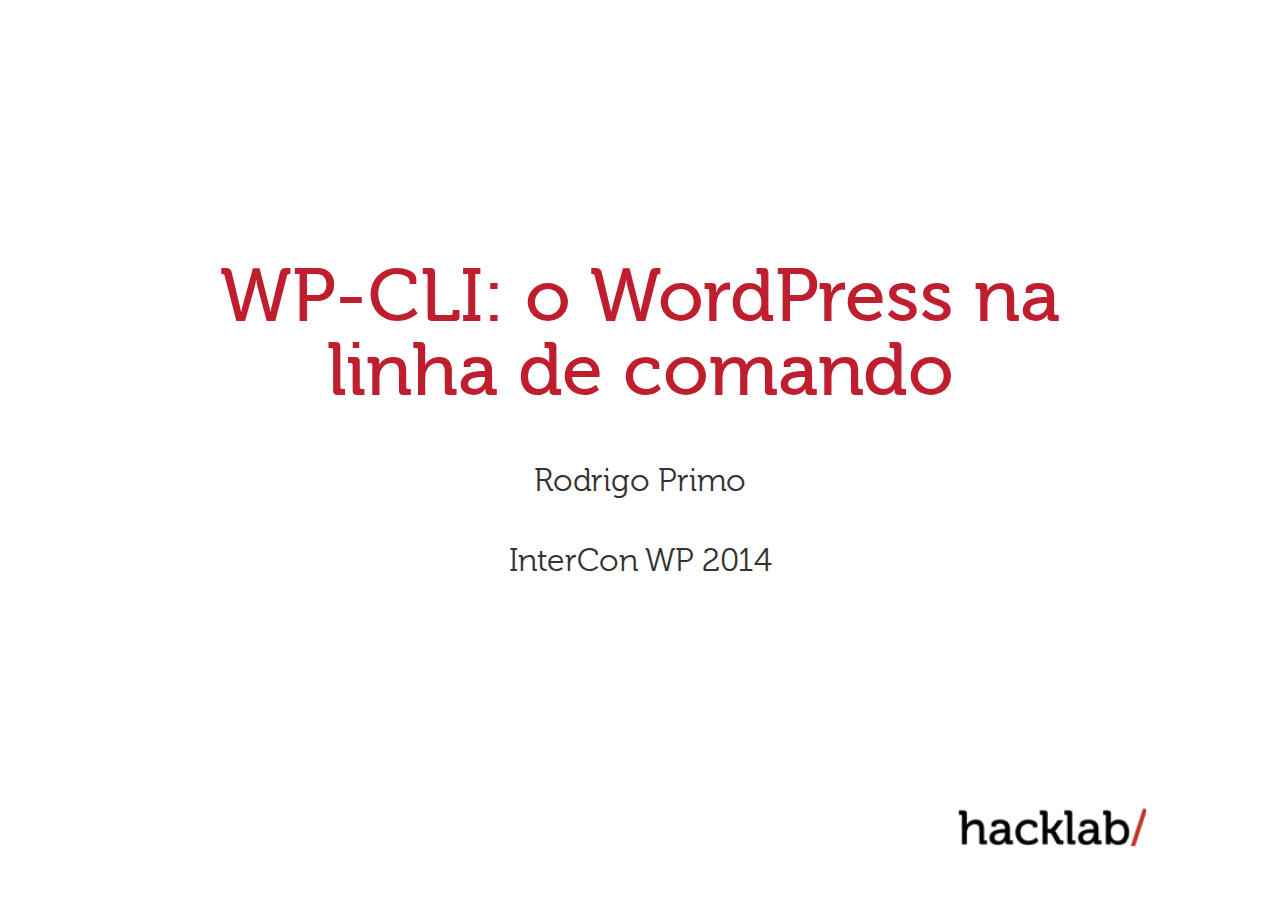
==== index.html @ 54de7437 "primeiro commit a partir do repositório wp-cli-intercon-wp-2014" ====
<!DOCTYPE html>
<!--
  Copyright 2010 Google Inc.

  Licensed under the Apache License, Version 2.0 (the "License");
  you may not use this file except in compliance with the License.
  You may obtain a copy of the License at

     http://www.apache.org/licenses/LICENSE-2.0

  Unless required by applicable law or agreed to in writing, software
  distributed under the License is distributed on an "AS IS" BASIS,
  WITHOUT WARRANTIES OR CONDITIONS OF ANY KIND, either express or implied.
  See the License for the specific language governing permissions and
  limitations under the License.

  Original slides: Marcin Wichary (mwichary@google.com)
  Modifications: Ernest Delgado (ernestd@google.com)
                 Alex Russell (slightlyoff@chromium.org)

  landslide modifications: Adam Zapletal (adamzap@gmail.com)
                           Nicolas Perriault (nperriault@gmail.com)
-->
<html>
<head>
    <meta http-equiv="Content-Type" content="text/html; charset=utf-8" />
    <meta http-equiv="X-UA-Compatible" content="chrome=1">
    <title>WP-CLI: o WordPress na linha de comando</title>
    <!-- Styles -->
    
    <style type="text/css" media="print">
      /*
Letter 612 x 792
A4     498 x 750
*/

/***************************************************************************/
/* The bits that you probably want to override! */
body {
  font-size: 20pt;
  font-family: "Helvetica", "Arial", "Liberation Sans", sans-serif;
  color: black;
  background-color: #fff; /* Colour outside of slide */
}

div.presentation, div.slide {
  background-color: white; /* colour of the slide */
}

div.slide h1, div.slide h2, div.slide h3, div.slide h4, div.slide h5, div.slide h6 {
  color: navy;
  font-weight: normal;
}

div.slide h3, div.slide h4, div.slide h5, div.slide h6 {
  margin-bottom: 6px;
}

div.slide h3 + p, div.slide h4 + p, div.slide h5 + p, div.slide h6 + p {
  margin-top: 6px;
}

pre {
  font-size: 12pt;
  font-family: Monaco, Courier, monospace;
}

li {
  line-height: 1.5em;
  margin-left: 10pt;
  /*padding: 10px 0*/;
}

li ul, li ul li {
  margin-top: 0;
}

table {
  margin-top: 6pt;
  border-collapse: collapse;
  width: 100%;
}
table th {
  text-align: left;
  border-bottom: 1px solid #666;
}
table td, table th {
  padding-left:   10px;
  padding-right:  10px;
  padding-top:    4px;
  padding-bottom: 4px;
}
tr > td:first-child, tr > th:first-child {
  padding-left: 0;
}

/* .notes are displayed when you press '2' */
.notes {
  color: white;
  background: #777;
  opacity:0.90;
}

/* A title slide is a single header */
.slide header:only-child h1 {
  font-weight: bold;
  font-size: 36pt;
}

/* Source and page number */
aside.source, aside.page_number {
  font-size: 14pt;
}

/* Quote and blockquote */
blockquote          { text-indent: -1ex; margin-bottom: 10px;}
blockquote *        { quotes: none; }
blockquote p:before { content: '\201C'; }
blockquote p:after  { content: '\201D'; }
blockquote p        { margin:0; padding:0; }
blockquote q:before { content: '\2018'; }
blockquote q:after  { content: '\2019'; }
.cite { margin:0; text-align:right; margin-right: 40px;}

/***************************************************************************/
/* Specific clases for use with the .fx: macro */

/* smaller and larger */
.smaller section {
  font-size: 18pt;
}

.smaller div h1 {
  font-size: 40pt;
}

.smaller section pre {
  font-size: 10pt;
}

.larger section {
  font-size: 22pt;
}

.larger div h1 {
  font-size: 40pt;
}

.larger section pre {
  font-size: 14pt;
}

/* titleslide: displaying a title(h1) and subtitle(h2) on the same slide */
div.titleslide { text-align: center; }
div.titleslide h1 { padding-top: 50pt; font-size: 60pt; font-weight: bold;}

/* imageslide: covering a whole slide with an image */
div.slides div.imageslide {margin: 0; width: 750pt; height: 460pt; overflow: hidden}
div.imageslide img { 
  position: relative; 
  /*top: -144pt;*/
  /*top: -460pt;*/
  /*left: -10pt; */
  top: -138pt;
  left: -10pt;
  width: 750pt;
  height: 460pt;
  max-width: 750pt !important; 
  max-height: 460pt !important; 
  z-index: 0; 
}

div.imageslide h1 { position: relative; z-index: 3 !important; /*left: 40px; top: -70pt; */}

/* black and white header for use with imageslide */
div.whiteheading h1 {color: #fffffe !important;}
div.blackheading h1 {color: black !important;}

/***************************************************************************/
/* Syntax highlighting is by Pygments - select via config file */
.lineno {color: #aaa; }  /* Line numbers */



/***************************************************************************/
/* The structure - You shouldn't need to change anything from here on down */
body {
  /*padding : 70pt;*/
  margin  : 0;
  overflow: hidden;
}

div.presentation, div.slides {
    transform: scale(1),
    -ms-transform: scale(1),
    -moz-transform: scale(1),
    -webkit-transform: scale(1),
    -o-transform: scale(1),
}

/*div.slides {
  width: 754pt !important;
  height: 502pt !important;
}*/

div.slide {
  display: block !important;
  width: 740pt !important;
  height: 460pt !important;
  border: 2pt solid #ddd;
/*  width      : 100%;
  height     : 100%;*/
  overflow   : hidden;
  page-break-after: always;
}

div.slide div.inner {
  width: 750pt !important;
  height: 460pt !important;
  margin: auto;
  display: table-cell;
  padding: 10pt;
}


/* A title slide is a single header */
.slide header:only-child {
  display: table;
}

.slide header:only-child h1 {
  width: 750pt !important;
  height: 460pt !important;
  text-align    : center;
  display       : table-cell;
  vertical-align: middle;
}

/*.slide header:only-child h1 {
  line-height: 180%;
  text-align: center;
  display: table-cell;
  vertical-align: middle;
  height: 600px;
  width: 800px;
  font-size: 48px;
  margin-top:100px;
  margin-bottom:100px;
}
*/


ol {
  margin-left: 5pt;
}

/* Image alignment options. Note that we align centre by default */
img { display: block; margin: auto; max-width: 600pt; max-height: 340pt;}

section img.align-center, section img.align-centre, section img.center, section img.centre {
  display: block;
  margin-left: auto;
  margin-right: auto;
}

section img.align-right, section img.right {
  display: block;
  margin-left: auto;
  margin-right: 0;
}

section img.align-left, section img.left {
  display: block;
  margin-right: auto;
  margin-left: 0;
}

section img.float-right {
  display: block;
  float: right;
  margin-left: auto;
  margin-right: 0;
}

section img.float-left {
  display: block;
  float: left;
  margin-right: auto;
  margin-left: 0;
}

/* Source and page number */
aside, footer {
  display: block;
  visibility: visible;
}

aside.source {
  display: none;
}

.page_number {
  position: relative; 
  text-align: right;
  display: block !important;
  visibility: visible !important;
  top: -40pt;
  right    : 0px;
  color    : black !important;
  padding  : 5pt !important;  
}


#toc, #help, .slide .notes,
.presenter_notes, #current_presenter_notes, #presenter_note,
 #time {
  display: none;
}


/* Turn of page numbers by uncommenting this */
.page_number {
  display: none !important;
}

/* Custom CSS bits */
.credits {
    float: right; 
    text-align:left;
    padding-top: 150pt !important;
}

.columnlist2 ul {
    vertical-align: top;
    -moz-column-count: 2;
    -moz-column-gap: 20px;
    -webkit-column-count: 2;
    -webkit-column-gap: 20px;
    column-count: 2;
    column-gap: 20px;
}

.columnlist3 ul {
    vertical-align: top;
    -moz-column-count: 3;
    -moz-column-gap: 20px;
    -webkit-column-count: 3;
    -webkit-column-gap: 20px;
    column-count: 3;
    column-gap: 20px;
}

    </style>
    <style type="text/css" media="screen, projection">
      /***************************************************************************/
/* The bits that you probably want to override! */
body {
    font-size: 36px;
    font-family: "Helvetica", "Arial", "Liberation Sans", sans-serif;
    color: black;
    background-color: #333; /* Colour outside of slide */
}

div.presentation, div.slide {
  background-color: white; /* colour of the slide */
}

div.slide h1, div.slide h2, div.slide h3, div.slide h4, div.slide h5, div.slide h6 {
  color: navy;
  font-weight: normal;
}

pre {
  font-size: 26px;
  font-family: Monaco, Courier, monospace;
}

li {
  padding: 10px 0;
}

table {
  margin-top: 10px;
  border-collapse: collapse;
  width: 100%;
}
table th {
  text-align: left;
  border-bottom: 1px solid #666;
}
table td, table th {
  padding-left:   10px;
  padding-right:  10px;
  padding-top:    4px;
  padding-bottom: 4px;
}
tr > td:first-child, tr > th:first-child {
  padding-left: 0;
}

/* .notes are displayed when you press '2' */
.notes {
  color: white;
  background: #777;
  opacity:0.90;
}

/* A title slide is a single header */
.slide header:only-child h1 {
  font-weight: bold;
  font-size: 80px;
}

/* Source and page number */
aside.source, aside.page_number {
  font-size: 20px;
}

/* Quote and blockquote */
blockquote          { text-indent: -1ex; margin-bottom: 10px;}
blockquote *        { quotes: none; }
blockquote p:before { content: '\201C'; }
blockquote p:after  { content: '\201D'; }
blockquote p        { margin:0; padding:0; }
blockquote q:before { content: '\2018'; }
blockquote q:after  { content: '\2019'; }
.cite { margin:0; text-align:right; margin-right: 40px;}

/***************************************************************************/
/* Specific clases for use with the .fx: macro */

/* smaller and larger */
.smaller section {
  font-size: 30px;
}

.smaller div h1 {
  font-size: 72px;
}

.smaller section pre {
  font-size: 24px;
}

.larger section {
  font-size: 42px;
}

.larger div h1 {
  font-size: 72px;
}

.larger section pre {
  font-size: 28px;
}

/* titleslide: displaying a title(h1) and subtitle(h2) on the same slide */
div.titleslide { text-align: center; }
div.titleslide h1 { padding-top: 140px; font-size: 80px; font-weight: bold;}

/* imageslide: covering a whole slide with an image */
div.slides div.imageslide {margin: 0; width: 1024px; height: 768px;}
div.imageslide img { 
  position: absolute; 
  top: 0; left: 0; 
  width: 1024px; 
  max-width: 1024px; max-height: 768px;
  z-index: 0; 
}

div.imageslide h1 { position: absolute; z-index: 3; left: 40px; top: 0; }

/* black and white header for use with imageslide */
div.whiteheading h1 {color: white !important;}
div.blackheading h1 {color: black !important;}

/***************************************************************************/
/* Syntax highlighting is by Pygments - select via config file */
.lineno {color: #aaa; }  /* Line numbers */


/***************************************************************************/
/* Slide transition */
.slide.past {
  opacity: 0;
}

.slide.current {
  opacity: 1;
  -webkit-transition: opacity 0.75s ease;
  -moz-transition: opacity 0.75s ease;
  -o-transition: opacity 0.75s ease;
}

.slide.future {
  opacity: 0;
}

/***************************************************************************/
/* The structure - You shouldn't need to change anything from here on down */
body {
  padding : 0;
  margin  : 0;
  width   : 100%;
  height  : 100%;
  overflow: hidden;
}

div.presentation {
  margin     : 0px auto;
  width      : 1024px;
  height     : 768px;
  position   : absolute;
  top        : 50%;
  left       : 50%;
  margin-left: -512px;
  margin-top : -384px;
}

div.slides {
  width      : 1024px;
  height     : 768px;
}

div.slide {
  display    : none;
  margin-left: 80px; /* Nice big margin */
  margin-top : 40px;
  width      : 864px;
  height     : 688px;
  position   : absolute;
  overflow   : hidden;
}

.slide.past, .slide.current {
  display: block;
}

.slide.future {
  display: none;
}

/* A title slide is a single header */
.slide header:only-child {
  display: table;
}

.slide header:only-child h1 {
  height        : 600px;
  width         : 864px;
  text-align    : center;
  display       : table-cell;
  vertical-align: middle;
}

ol {
  margin-left: 15px;
}

/* Image alignment options. Note that we align centre by default */
img { display: block; margin: auto; max-width: 864px; max-height: 500px;}

section img.align-center, section img.align-centre, section img.center, section img.centre {
  display: block;
  margin-left: auto;
  margin-right: auto;
}

section img.align-right, section img.right {
  display: block;
  margin-left: auto;
  margin-right: 0;
}

section img.align-left, section img.left {
  display: block;
  margin-right: auto;
  margin-left: 0;
}

section img.float-right {
  display: block;
  float: right;
  margin-left: auto;
  margin-right: 0;
}

section img.float-left {
  display: block;
  float: left;
  margin-right: auto;
  margin-left: 0;
}

/* Blank screen */
#blank {
  position: fixed;
  top: 0;
  left: 0;
  background-color: black;
  width: 100%;
  height: 100%;
  z-index: 64;
  display: none;
}
body.presenter_view.blank .slide.current {
   opacity: 0.2;
}

body.presenter_view #blank {
    display: none !important;
}

/* Display notes (keyboard: 2) */
.notes {
  display   : none;
  padding   : 30px;
  color: white;
  position:absolute;
  width     : 710px;
  min-height: 300px;
  left: 51px;
  top: 123px;
  overflow  : hidden;
}

/* Source and page number */
aside {
  display: none;
}
aside.source {
  position: absolute;
  bottom: 6px;
  left: 0px;
}
aside.page_number {
  position: absolute;
  bottom: 6px;
  right: 0px;
}


/* Expose */
body.expose div.slides {
  float           : left;
  position        : relative;
  overflow        : auto;
  margin          : 10px;
  width           : 1024px;
  height          : 768px;
  background-color: #fff !important;
}

body.expose div.slide {
  display                 : block;
  width                   : 864px;
  height                  : 688px;  
  float                   : left;
  position                : relative;
  left                    : auto !important;
  top                     : auto !important;
  margin                  : 0 !important;
  margin-left             : 10px !important;
  margin-top              : 10px !important;
  padding                 : 10px !important;
  -webkit-transition      : none;
  -moz-transition         : none;
  -o-transition           : none;  
  -moz-transform          : scale(.30, .30);
  -moz-transform-origin   : 0 0;
  -webkit-transform       : scale(.30, .30);
  -webkit-transform-origin: 0 0;
  -o-transform            : scale(.30, .30);
  -o-transform-origin     : 0 0;
  cursor                  : pointer;
  border                  : 10px solid #ccc;
  /*background-color        : #eee;*/
}

body.expose div.slide:hover {
  /*background-color: #D7FCFC;*/
  border: 10px solid blue;
}

body.expose .slide-wrapper {
  float   : left;
  position: relative;
  overflow: hidden;
  margin  : .5%;
  width   : 300px;
  height  : 233px;
}

body.expose .slide.far-past,
body.expose .slide.past,
body.expose .slide.future,
body.expose .slide.far-future {
  margin-left: 0;
  opacity: 1;
}

body.expose .slide.current {
  border: 10px solid red;
  -moz-transform: scale(.30, .30);
  -moz-transform-origin: 0 0;
  -webkit-transform: scale(.30, .30);
  -webkit-transform-origin: 0 0;
  -o-transform: scale(.30, .30);
  -o-transform-origin: 0 0;
}

body.expose .slide aside {
  display: block;
}
body.expose .slide aside.source {
  display: none;
}
body.expose .slide aside.page_number {
  display         : block;
  position        : absolute;
  bottom          : 10px;
  right           : 10px;
  font-size       : 40px;
  background-color: #eee;
  color           : black;
  padding         : 10px;
}

body.expose .slide.current aside.page_number {
  background-color: red;
  color: white;
}

body.expose .slide:hover aside.page_number {
  background-color: blue;
  color: white;
}

/* Sidebar for ToC and Help */
.sidebar {
  background-color: #eee;
  color: #000;
  border-right: 5px solid #ddd;
  z-index: 63;
  height: 100%;
  overflow: hidden;
  top: 0;
  position: absolute;
  display: block;
  margin: 0;
  padding: 10px 16px;
  overflow: auto;
  -webkit-transition: margin 0.2s ease-in-out;
  -moz-transition: margin 0.2s ease-in-out;
  -o-transition: margin 0.2s ease-in-out;
  font-size: 14px;
}

.sidebar.hidden {
  margin-left: -500px;
}

.sidebar h2 {
  margin: 0 0 16px;
  padding: 0;
}

.sidebar table {
  width: 100%;
  margin: 0;
  padding: 0;
  border-collapse: collapse;
}

.sidebar table caption {
  display: none;
}

.sidebar tr {
  margin: 2px 0;
  border-bottom: 1px solid #ccc;
}

.sidebar th {
  text-align: left;
  font-weight: normal;
  max-width: 300px;
  overflow: hidden;
}

.sidebar tr.sub th {
  text-indent: 20px;
}

.sidebar td {
  text-align: right;
  min-width: 20px;
}

.sidebar a {
  color: #000;
  display: block;
  text-decoration: none;
  border-bottom: none;
  padding: 4px 0;
}

.sidebar tr.active, .sidebar tr.active:hover, .sidebar tr.active a {
  background: white;
}

.sidebar tr:hover {
  background: #ccc;
}

/* Presenter Mode */
body.presenter_view, body.presenter_view div.presentation {
  background-color: #333 !important;
}
body.presenter_view div.slides {
  margin-left: -40px !important;
  margin-top : -30px !important;
}

body.presenter_view div.slide {
  display: inline;
  position: absolute;
  overflow: hidden;
  -moz-transform: scale(0.55, 0.55);
  -moz-transform-origin: 0 0;
  -webkit-transform: scale(0.55, 0.55);
  -webkit-transform-origin: 0 0;
  -o-transform: scale(0.55, 0.55);
  -o-transform-origin: 0 0;
  opacity: 1;
  width: 864px !important;
  height: 688px !important;
  margin-left: 60px !important;
  margin-top: 90px !important;
}

body.presenter_view .slide.far-past {
  display: none;
}

body.presenter_view .slide.past {
  display: none;
}

body.presenter_view .slide.current {
  display: block;
  border: 8px solid maroon;
  z-index: 2;
}

body.presenter_view .slide.future {
  display: block;
  margin-left: 560px !important;
  z-index: 1;
  opacity: 1;
  margin-top: 90px !important;
  border: 8px solid #aaa;
  -moz-transform: scale(0.55, 0.55);
  -moz-transform-origin: 0 0;
  -webkit-transform: scale(0.55, 0.55);
  -webkit-transform-origin: 0 0;
  -o-transform: scale(0.55, 0.55);
  -o-transform-origin: 0 0;
}

body.presenter_view .slide.far-future {
  display: none;
  margin-left: 525px;
}

body.presenter_view div#current_presenter_notes {
  visibility: visible;
  display: block;
  position: absolute;
  overflow: auto;
  vertical-align: middle;
  left: 0;
  top: 60%;
  height: 38%;
  margin-left: 20px;
  z-index: 2;
  width: 973px;
  border: 4px solid #aaa;
  background-color: #eee;
}

body.presenter_view div#current_presenter_notes section {
    background-color: #eee !important;
}

body.presenter_view .slide aside.page_number {
  display         : block;
  position        : absolute;
  bottom          : 10px;
  right           : 10px;
  font-size       : 70px;
  background-color: #eee;
  color           : black;
  padding         : 10px;
}

body.presenter_view .slide.current aside.page_number {
  background-color: maroon;
  color: white;
}

/* Time display */
#time { display: none; }

body.presenter_view #time {
  display: block;
  color: white;
  float:right;
  width: 200px;
  text-align: right;
  margin-right: 40px;
  margin-top: 20px;
  padding: 0;
  line-height: 0;
  font-size: 55px;
}

body.presenter_view div#current_presenter_notes header {
  border-bottom: 1px solid #ccc;
}
body.presenter_view div#current_presenter_notes header h1 {
  margin: 5px 10px;
}

body.presenter_view div#current_presenter_notes section {
  font-family: "Helvetica", "Arial", "Liberation Sans", sans-serif;
  font-size: 20px;
  color: black;
  display: block;
  overflow: visible;
  position: relative;
  background-color: #fffeff;
  margin: 0;
  padding: 10px;
/*  border: 3px solid blue;*/

}

body.presenter_view div#current_presenter_notes section p {
  margin: 0;
}

body.presenter_view div#current_presenter_notes section li {
  font-size: inherit;
  padding: 0;
}

body.presenter_view div#current_presenter_notes h1 {
  margin-left: 10px;
  font-size: 20px;
  display: block;

}

div#current_presenter_notes {
  display: none;
}

div.slide div.presenter_notes {
  display: none;
}

    </style>
    
    
      
      <style type="text/css" media="screen, projection">
        .highlight .hll { background-color: #49483e }
.highlight  { background: #272822; color: #f8f8f2 }
.highlight .c { color: #75715e } /* Comment */
.highlight .err { color: #960050; background-color: #1e0010 } /* Error */
.highlight .k { color: #66d9ef } /* Keyword */
.highlight .l { color: #ae81ff } /* Literal */
.highlight .n { color: #f8f8f2 } /* Name */
.highlight .o { color: #f92672 } /* Operator */
.highlight .p { color: #f8f8f2 } /* Punctuation */
.highlight .cm { color: #75715e } /* Comment.Multiline */
.highlight .cp { color: #75715e } /* Comment.Preproc */
.highlight .c1 { color: #75715e } /* Comment.Single */
.highlight .cs { color: #75715e } /* Comment.Special */
.highlight .ge { font-style: italic } /* Generic.Emph */
.highlight .gs { font-weight: bold } /* Generic.Strong */
.highlight .kc { color: #66d9ef } /* Keyword.Constant */
.highlight .kd { color: #66d9ef } /* Keyword.Declaration */
.highlight .kn { color: #f92672 } /* Keyword.Namespace */
.highlight .kp { color: #66d9ef } /* Keyword.Pseudo */
.highlight .kr { color: #66d9ef } /* Keyword.Reserved */
.highlight .kt { color: #66d9ef } /* Keyword.Type */
.highlight .ld { color: #e6db74 } /* Literal.Date */
.highlight .m { color: #ae81ff } /* Literal.Number */
.highlight .s { color: #e6db74 } /* Literal.String */
.highlight .na { color: #a6e22e } /* Name.Attribute */
.highlight .nb { color: #f8f8f2 } /* Name.Builtin */
.highlight .nc { color: #a6e22e } /* Name.Class */
.highlight .no { color: #66d9ef } /* Name.Constant */
.highlight .nd { color: #a6e22e } /* Name.Decorator */
.highlight .ni { color: #f8f8f2 } /* Name.Entity */
.highlight .ne { color: #a6e22e } /* Name.Exception */
.highlight .nf { color: #a6e22e } /* Name.Function */
.highlight .nl { color: #f8f8f2 } /* Name.Label */
.highlight .nn { color: #f8f8f2 } /* Name.Namespace */
.highlight .nx { color: #a6e22e } /* Name.Other */
.highlight .py { color: #f8f8f2 } /* Name.Property */
.highlight .nt { color: #f92672 } /* Name.Tag */
.highlight .nv { color: #f8f8f2 } /* Name.Variable */
.highlight .ow { color: #f92672 } /* Operator.Word */
.highlight .w { color: #f8f8f2 } /* Text.Whitespace */
.highlight .mf { color: #ae81ff } /* Literal.Number.Float */
.highlight .mh { color: #ae81ff } /* Literal.Number.Hex */
.highlight .mi { color: #ae81ff } /* Literal.Number.Integer */
.highlight .mo { color: #ae81ff } /* Literal.Number.Oct */
.highlight .sb { color: #e6db74 } /* Literal.String.Backtick */
.highlight .sc { color: #e6db74 } /* Literal.String.Char */
.highlight .sd { color: #e6db74 } /* Literal.String.Doc */
.highlight .s2 { color: #e6db74 } /* Literal.String.Double */
.highlight .se { color: #ae81ff } /* Literal.String.Escape */
.highlight .sh { color: #e6db74 } /* Literal.String.Heredoc */
.highlight .si { color: #e6db74 } /* Literal.String.Interpol */
.highlight .sx { color: #e6db74 } /* Literal.String.Other */
.highlight .sr { color: #e6db74 } /* Literal.String.Regex */
.highlight .s1 { color: #e6db74 } /* Literal.String.Single */
.highlight .ss { color: #e6db74 } /* Literal.String.Symbol */
.highlight .bp { color: #f8f8f2 } /* Name.Builtin.Pseudo */
.highlight .vc { color: #f8f8f2 } /* Name.Variable.Class */
.highlight .vg { color: #f8f8f2 } /* Name.Variable.Global */
.highlight .vi { color: #f8f8f2 } /* Name.Variable.Instance */
.highlight .il { color: #ae81ff } /* Literal.Number.Integer.Long */

      </style>
      
    
      
      <style type="text/css" media="screen, projection">
        body {
    background-color: #FFF;
}

@font-face {
    font-family: 'Museo';
    src: url('fonts/Museo300-Regular-webfont.eot');
    src: url('fonts/Museo300-Regular-webfont.eot?#iefix') format('embedded-opentype'),
         url('fonts/Museo300-Regular-webfont.woff') format('woff'),
         url('fonts/Museo300-Regular-webfont.ttf') format('truetype'),
         url('fonts/Museo300-Regular-webfont.svg#Museo300Regular') format('svg');
    font-weight: normal;
    font-style: normal;
}

@font-face {
    font-family: 'Museo';
    src: url('fonts/Museo500-Regular-webfont.eot');
    src: url('fonts/Museo500-Regular-webfont.eot?#iefix') format('embedded-opentype'),
         url('fonts/Museo500-Regular-webfont.woff') format('woff'),
         url('fonts/Museo500-Regular-webfont.ttf') format('truetype'),
         url('fonts/Museo500-Regular-webfont.svg#Museo500Regular') format('svg');
    font-weight: bold;
    font-style: normal;
}

div.slide h1, div.slide h2, div.slide h3, div.slide h4, div.slide h5, div.slide h6 {
    color: rgb(190, 30, 45);
    font-family: "Museo";
    font-weight: normal;
    line-height: 1;
}

div.slide h1 {
    font-size: 63px;
}

div.titleslide h1 {
    font-weight: bold;
}

div.slide h2 {
    font-size: 54px;
}

div.slide h3 {
    font-size: 45px;
}

div.slide h4 {
    font-size: 36px;
}

div.slide h5 {
    font-size: 36px;
}

div.slide h6 {
    font-size: 36px;
}

div.slide {
    color: #333;
    font-family: "Museo";
    font-size: 27px;
    line-height: 1.5;
}

div.lastslide { text-align: center; }
div.lastslide h1 { padding-top: 60px; padding-bottom: 60px; font-size: 63px; font-weight: bold;}

aside.logo {
    bottom: 6px;
    position: absolute;
    right: 0px;
    display: block;
}

pre {
    font-size: 22px;
    padding: 0 10px;
}

      </style>
      
    
    <!-- /Styles -->
    <!-- Javascripts -->
    
    <script>
      /*! jQuery v1.7.2 jquery.com | jquery.org/license */
(function(a,b){function cy(a){return f.isWindow(a)?a:a.nodeType===9?a.defaultView||a.parentWindow:!1}function cu(a){if(!cj[a]){var b=c.body,d=f("<"+a+">").appendTo(b),e=d.css("display");d.remove();if(e==="none"||e===""){ck||(ck=c.createElement("iframe"),ck.frameBorder=ck.width=ck.height=0),b.appendChild(ck);if(!cl||!ck.createElement)cl=(ck.contentWindow||ck.contentDocument).document,cl.write((f.support.boxModel?"<!doctype html>":"")+"<html><body>"),cl.close();d=cl.createElement(a),cl.body.appendChild(d),e=f.css(d,"display"),b.removeChild(ck)}cj[a]=e}return cj[a]}function ct(a,b){var c={};f.each(cp.concat.apply([],cp.slice(0,b)),function(){c[this]=a});return c}function cs(){cq=b}function cr(){setTimeout(cs,0);return cq=f.now()}function ci(){try{return new a.ActiveXObject("Microsoft.XMLHTTP")}catch(b){}}function ch(){try{return new a.XMLHttpRequest}catch(b){}}function cb(a,c){a.dataFilter&&(c=a.dataFilter(c,a.dataType));var d=a.dataTypes,e={},g,h,i=d.length,j,k=d[0],l,m,n,o,p;for(g=1;g<i;g++){if(g===1)for(h in a.converters)typeof h=="string"&&(e[h.toLowerCase()]=a.converters[h]);l=k,k=d[g];if(k==="*")k=l;else if(l!=="*"&&l!==k){m=l+" "+k,n=e[m]||e["* "+k];if(!n){p=b;for(o in e){j=o.split(" ");if(j[0]===l||j[0]==="*"){p=e[j[1]+" "+k];if(p){o=e[o],o===!0?n=p:p===!0&&(n=o);break}}}}!n&&!p&&f.error("No conversion from "+m.replace(" "," to ")),n!==!0&&(c=n?n(c):p(o(c)))}}return c}function ca(a,c,d){var e=a.contents,f=a.dataTypes,g=a.responseFields,h,i,j,k;for(i in g)i in d&&(c[g[i]]=d[i]);while(f[0]==="*")f.shift(),h===b&&(h=a.mimeType||c.getResponseHeader("content-type"));if(h)for(i in e)if(e[i]&&e[i].test(h)){f.unshift(i);break}if(f[0]in d)j=f[0];else{for(i in d){if(!f[0]||a.converters[i+" "+f[0]]){j=i;break}k||(k=i)}j=j||k}if(j){j!==f[0]&&f.unshift(j);return d[j]}}function b_(a,b,c,d){if(f.isArray(b))f.each(b,function(b,e){c||bD.test(a)?d(a,e):b_(a+"["+(typeof e=="object"?b:"")+"]",e,c,d)});else if(!c&&f.type(b)==="object")for(var e in b)b_(a+"["+e+"]",b[e],c,d);else d(a,b)}function b$(a,c){var d,e,g=f.ajaxSettings.flatOptions||{};for(d in c)c[d]!==b&&((g[d]?a:e||(e={}))[d]=c[d]);e&&f.extend(!0,a,e)}function bZ(a,c,d,e,f,g){f=f||c.dataTypes[0],g=g||{},g[f]=!0;var h=a[f],i=0,j=h?h.length:0,k=a===bS,l;for(;i<j&&(k||!l);i++)l=h[i](c,d,e),typeof l=="string"&&(!k||g[l]?l=b:(c.dataTypes.unshift(l),l=bZ(a,c,d,e,l,g)));(k||!l)&&!g["*"]&&(l=bZ(a,c,d,e,"*",g));return l}function bY(a){return function(b,c){typeof b!="string"&&(c=b,b="*");if(f.isFunction(c)){var d=b.toLowerCase().split(bO),e=0,g=d.length,h,i,j;for(;e<g;e++)h=d[e],j=/^\+/.test(h),j&&(h=h.substr(1)||"*"),i=a[h]=a[h]||[],i[j?"unshift":"push"](c)}}}function bB(a,b,c){var d=b==="width"?a.offsetWidth:a.offsetHeight,e=b==="width"?1:0,g=4;if(d>0){if(c!=="border")for(;e<g;e+=2)c||(d-=parseFloat(f.css(a,"padding"+bx[e]))||0),c==="margin"?d+=parseFloat(f.css(a,c+bx[e]))||0:d-=parseFloat(f.css(a,"border"+bx[e]+"Width"))||0;return d+"px"}d=by(a,b);if(d<0||d==null)d=a.style[b];if(bt.test(d))return d;d=parseFloat(d)||0;if(c)for(;e<g;e+=2)d+=parseFloat(f.css(a,"padding"+bx[e]))||0,c!=="padding"&&(d+=parseFloat(f.css(a,"border"+bx[e]+"Width"))||0),c==="margin"&&(d+=parseFloat(f.css(a,c+bx[e]))||0);return d+"px"}function bo(a){var b=c.createElement("div");bh.appendChild(b),b.innerHTML=a.outerHTML;return b.firstChild}function bn(a){var b=(a.nodeName||"").toLowerCase();b==="input"?bm(a):b!=="script"&&typeof a.getElementsByTagName!="undefined"&&f.grep(a.getElementsByTagName("input"),bm)}function bm(a){if(a.type==="checkbox"||a.type==="radio")a.defaultChecked=a.checked}function bl(a){return typeof a.getElementsByTagName!="undefined"?a.getElementsByTagName("*"):typeof a.querySelectorAll!="undefined"?a.querySelectorAll("*"):[]}function bk(a,b){var c;b.nodeType===1&&(b.clearAttributes&&b.clearAttributes(),b.mergeAttributes&&b.mergeAttributes(a),c=b.nodeName.toLowerCase(),c==="object"?b.outerHTML=a.outerHTML:c!=="input"||a.type!=="checkbox"&&a.type!=="radio"?c==="option"?b.selected=a.defaultSelected:c==="input"||c==="textarea"?b.defaultValue=a.defaultValue:c==="script"&&b.text!==a.text&&(b.text=a.text):(a.checked&&(b.defaultChecked=b.checked=a.checked),b.value!==a.value&&(b.value=a.value)),b.removeAttribute(f.expando),b.removeAttribute("_submit_attached"),b.removeAttribute("_change_attached"))}function bj(a,b){if(b.nodeType===1&&!!f.hasData(a)){var c,d,e,g=f._data(a),h=f._data(b,g),i=g.events;if(i){delete h.handle,h.events={};for(c in i)for(d=0,e=i[c].length;d<e;d++)f.event.add(b,c,i[c][d])}h.data&&(h.data=f.extend({},h.data))}}function bi(a,b){return f.nodeName(a,"table")?a.getElementsByTagName("tbody")[0]||a.appendChild(a.ownerDocument.createElement("tbody")):a}function U(a){var b=V.split("|"),c=a.createDocumentFragment();if(c.createElement)while(b.length)c.createElement(b.pop());return c}function T(a,b,c){b=b||0;if(f.isFunction(b))return f.grep(a,function(a,d){var e=!!b.call(a,d,a);return e===c});if(b.nodeType)return f.grep(a,function(a,d){return a===b===c});if(typeof b=="string"){var d=f.grep(a,function(a){return a.nodeType===1});if(O.test(b))return f.filter(b,d,!c);b=f.filter(b,d)}return f.grep(a,function(a,d){return f.inArray(a,b)>=0===c})}function S(a){return!a||!a.parentNode||a.parentNode.nodeType===11}function K(){return!0}function J(){return!1}function n(a,b,c){var d=b+"defer",e=b+"queue",g=b+"mark",h=f._data(a,d);h&&(c==="queue"||!f._data(a,e))&&(c==="mark"||!f._data(a,g))&&setTimeout(function(){!f._data(a,e)&&!f._data(a,g)&&(f.removeData(a,d,!0),h.fire())},0)}function m(a){for(var b in a){if(b==="data"&&f.isEmptyObject(a[b]))continue;if(b!=="toJSON")return!1}return!0}function l(a,c,d){if(d===b&&a.nodeType===1){var e="data-"+c.replace(k,"-$1").toLowerCase();d=a.getAttribute(e);if(typeof d=="string"){try{d=d==="true"?!0:d==="false"?!1:d==="null"?null:f.isNumeric(d)?+d:j.test(d)?f.parseJSON(d):d}catch(g){}f.data(a,c,d)}else d=b}return d}function h(a){var b=g[a]={},c,d;a=a.split(/\s+/);for(c=0,d=a.length;c<d;c++)b[a[c]]=!0;return b}var c=a.document,d=a.navigator,e=a.location,f=function(){function J(){if(!e.isReady){try{c.documentElement.doScroll("left")}catch(a){setTimeout(J,1);return}e.ready()}}var e=function(a,b){return new e.fn.init(a,b,h)},f=a.jQuery,g=a.$,h,i=/^(?:[^#<]*(<[\w\W]+>)[^>]*$|#([\w\-]*)$)/,j=/\S/,k=/^\s+/,l=/\s+$/,m=/^<(\w+)\s*\/?>(?:<\/\1>)?$/,n=/^[\],:{}\s]*$/,o=/\\(?:["\\\/bfnrt]|u[0-9a-fA-F]{4})/g,p=/"[^"\\\n\r]*"|true|false|null|-?\d+(?:\.\d*)?(?:[eE][+\-]?\d+)?/g,q=/(?:^|:|,)(?:\s*\[)+/g,r=/(webkit)[ \/]([\w.]+)/,s=/(opera)(?:.*version)?[ \/]([\w.]+)/,t=/(msie) ([\w.]+)/,u=/(mozilla)(?:.*? rv:([\w.]+))?/,v=/-([a-z]|[0-9])/ig,w=/^-ms-/,x=function(a,b){return(b+"").toUpperCase()},y=d.userAgent,z,A,B,C=Object.prototype.toString,D=Object.prototype.hasOwnProperty,E=Array.prototype.push,F=Array.prototype.slice,G=String.prototype.trim,H=Array.prototype.indexOf,I={};e.fn=e.prototype={constructor:e,init:function(a,d,f){var g,h,j,k;if(!a)return this;if(a.nodeType){this.context=this[0]=a,this.length=1;return this}if(a==="body"&&!d&&c.body){this.context=c,this[0]=c.body,this.selector=a,this.length=1;return this}if(typeof a=="string"){a.charAt(0)!=="<"||a.charAt(a.length-1)!==">"||a.length<3?g=i.exec(a):g=[null,a,null];if(g&&(g[1]||!d)){if(g[1]){d=d instanceof e?d[0]:d,k=d?d.ownerDocument||d:c,j=m.exec(a),j?e.isPlainObject(d)?(a=[c.createElement(j[1])],e.fn.attr.call(a,d,!0)):a=[k.createElement(j[1])]:(j=e.buildFragment([g[1]],[k]),a=(j.cacheable?e.clone(j.fragment):j.fragment).childNodes);return e.merge(this,a)}h=c.getElementById(g[2]);if(h&&h.parentNode){if(h.id!==g[2])return f.find(a);this.length=1,this[0]=h}this.context=c,this.selector=a;return this}return!d||d.jquery?(d||f).find(a):this.constructor(d).find(a)}if(e.isFunction(a))return f.ready(a);a.selector!==b&&(this.selector=a.selector,this.context=a.context);return e.makeArray(a,this)},selector:"",jquery:"1.7.2",length:0,size:function(){return this.length},toArray:function(){return F.call(this,0)},get:function(a){return a==null?this.toArray():a<0?this[this.length+a]:this[a]},pushStack:function(a,b,c){var d=this.constructor();e.isArray(a)?E.apply(d,a):e.merge(d,a),d.prevObject=this,d.context=this.context,b==="find"?d.selector=this.selector+(this.selector?" ":"")+c:b&&(d.selector=this.selector+"."+b+"("+c+")");return d},each:function(a,b){return e.each(this,a,b)},ready:function(a){e.bindReady(),A.add(a);return this},eq:function(a){a=+a;return a===-1?this.slice(a):this.slice(a,a+1)},first:function(){return this.eq(0)},last:function(){return this.eq(-1)},slice:function(){return this.pushStack(F.apply(this,arguments),"slice",F.call(arguments).join(","))},map:function(a){return this.pushStack(e.map(this,function(b,c){return a.call(b,c,b)}))},end:function(){return this.prevObject||this.constructor(null)},push:E,sort:[].sort,splice:[].splice},e.fn.init.prototype=e.fn,e.extend=e.fn.extend=function(){var a,c,d,f,g,h,i=arguments[0]||{},j=1,k=arguments.length,l=!1;typeof i=="boolean"&&(l=i,i=arguments[1]||{},j=2),typeof i!="object"&&!e.isFunction(i)&&(i={}),k===j&&(i=this,--j);for(;j<k;j++)if((a=arguments[j])!=null)for(c in a){d=i[c],f=a[c];if(i===f)continue;l&&f&&(e.isPlainObject(f)||(g=e.isArray(f)))?(g?(g=!1,h=d&&e.isArray(d)?d:[]):h=d&&e.isPlainObject(d)?d:{},i[c]=e.extend(l,h,f)):f!==b&&(i[c]=f)}return i},e.extend({noConflict:function(b){a.$===e&&(a.$=g),b&&a.jQuery===e&&(a.jQuery=f);return e},isReady:!1,readyWait:1,holdReady:function(a){a?e.readyWait++:e.ready(!0)},ready:function(a){if(a===!0&&!--e.readyWait||a!==!0&&!e.isReady){if(!c.body)return setTimeout(e.ready,1);e.isReady=!0;if(a!==!0&&--e.readyWait>0)return;A.fireWith(c,[e]),e.fn.trigger&&e(c).trigger("ready").off("ready")}},bindReady:function(){if(!A){A=e.Callbacks("once memory");if(c.readyState==="complete")return setTimeout(e.ready,1);if(c.addEventListener)c.addEventListener("DOMContentLoaded",B,!1),a.addEventListener("load",e.ready,!1);else if(c.attachEvent){c.attachEvent("onreadystatechange",B),a.attachEvent("onload",e.ready);var b=!1;try{b=a.frameElement==null}catch(d){}c.documentElement.doScroll&&b&&J()}}},isFunction:function(a){return e.type(a)==="function"},isArray:Array.isArray||function(a){return e.type(a)==="array"},isWindow:function(a){return a!=null&&a==a.window},isNumeric:function(a){return!isNaN(parseFloat(a))&&isFinite(a)},type:function(a){return a==null?String(a):I[C.call(a)]||"object"},isPlainObject:function(a){if(!a||e.type(a)!=="object"||a.nodeType||e.isWindow(a))return!1;try{if(a.constructor&&!D.call(a,"constructor")&&!D.call(a.constructor.prototype,"isPrototypeOf"))return!1}catch(c){return!1}var d;for(d in a);return d===b||D.call(a,d)},isEmptyObject:function(a){for(var b in a)return!1;return!0},error:function(a){throw new Error(a)},parseJSON:function(b){if(typeof b!="string"||!b)return null;b=e.trim(b);if(a.JSON&&a.JSON.parse)return a.JSON.parse(b);if(n.test(b.replace(o,"@").replace(p,"]").replace(q,"")))return(new Function("return "+b))();e.error("Invalid JSON: "+b)},parseXML:function(c){if(typeof c!="string"||!c)return null;var d,f;try{a.DOMParser?(f=new DOMParser,d=f.parseFromString(c,"text/xml")):(d=new ActiveXObject("Microsoft.XMLDOM"),d.async="false",d.loadXML(c))}catch(g){d=b}(!d||!d.documentElement||d.getElementsByTagName("parsererror").length)&&e.error("Invalid XML: "+c);return d},noop:function(){},globalEval:function(b){b&&j.test(b)&&(a.execScript||function(b){a.eval.call(a,b)})(b)},camelCase:function(a){return a.replace(w,"ms-").replace(v,x)},nodeName:function(a,b){return a.nodeName&&a.nodeName.toUpperCase()===b.toUpperCase()},each:function(a,c,d){var f,g=0,h=a.length,i=h===b||e.isFunction(a);if(d){if(i){for(f in a)if(c.apply(a[f],d)===!1)break}else for(;g<h;)if(c.apply(a[g++],d)===!1)break}else if(i){for(f in a)if(c.call(a[f],f,a[f])===!1)break}else for(;g<h;)if(c.call(a[g],g,a[g++])===!1)break;return a},trim:G?function(a){return a==null?"":G.call(a)}:function(a){return a==null?"":(a+"").replace(k,"").replace(l,"")},makeArray:function(a,b){var c=b||[];if(a!=null){var d=e.type(a);a.length==null||d==="string"||d==="function"||d==="regexp"||e.isWindow(a)?E.call(c,a):e.merge(c,a)}return c},inArray:function(a,b,c){var d;if(b){if(H)return H.call(b,a,c);d=b.length,c=c?c<0?Math.max(0,d+c):c:0;for(;c<d;c++)if(c in b&&b[c]===a)return c}return-1},merge:function(a,c){var d=a.length,e=0;if(typeof c.length=="number")for(var f=c.length;e<f;e++)a[d++]=c[e];else while(c[e]!==b)a[d++]=c[e++];a.length=d;return a},grep:function(a,b,c){var d=[],e;c=!!c;for(var f=0,g=a.length;f<g;f++)e=!!b(a[f],f),c!==e&&d.push(a[f]);return d},map:function(a,c,d){var f,g,h=[],i=0,j=a.length,k=a instanceof e||j!==b&&typeof j=="number"&&(j>0&&a[0]&&a[j-1]||j===0||e.isArray(a));if(k)for(;i<j;i++)f=c(a[i],i,d),f!=null&&(h[h.length]=f);else for(g in a)f=c(a[g],g,d),f!=null&&(h[h.length]=f);return h.concat.apply([],h)},guid:1,proxy:function(a,c){if(typeof c=="string"){var d=a[c];c=a,a=d}if(!e.isFunction(a))return b;var f=F.call(arguments,2),g=function(){return a.apply(c,f.concat(F.call(arguments)))};g.guid=a.guid=a.guid||g.guid||e.guid++;return g},access:function(a,c,d,f,g,h,i){var j,k=d==null,l=0,m=a.length;if(d&&typeof d=="object"){for(l in d)e.access(a,c,l,d[l],1,h,f);g=1}else if(f!==b){j=i===b&&e.isFunction(f),k&&(j?(j=c,c=function(a,b,c){return j.call(e(a),c)}):(c.call(a,f),c=null));if(c)for(;l<m;l++)c(a[l],d,j?f.call(a[l],l,c(a[l],d)):f,i);g=1}return g?a:k?c.call(a):m?c(a[0],d):h},now:function(){return(new Date).getTime()},uaMatch:function(a){a=a.toLowerCase();var b=r.exec(a)||s.exec(a)||t.exec(a)||a.indexOf("compatible")<0&&u.exec(a)||[];return{browser:b[1]||"",version:b[2]||"0"}},sub:function(){function a(b,c){return new a.fn.init(b,c)}e.extend(!0,a,this),a.superclass=this,a.fn=a.prototype=this(),a.fn.constructor=a,a.sub=this.sub,a.fn.init=function(d,f){f&&f instanceof e&&!(f instanceof a)&&(f=a(f));return e.fn.init.call(this,d,f,b)},a.fn.init.prototype=a.fn;var b=a(c);return a},browser:{}}),e.each("Boolean Number String Function Array Date RegExp Object".split(" "),function(a,b){I["[object "+b+"]"]=b.toLowerCase()}),z=e.uaMatch(y),z.browser&&(e.browser[z.browser]=!0,e.browser.version=z.version),e.browser.webkit&&(e.browser.safari=!0),j.test(" ")&&(k=/^[\s\xA0]+/,l=/[\s\xA0]+$/),h=e(c),c.addEventListener?B=function(){c.removeEventListener("DOMContentLoaded",B,!1),e.ready()}:c.attachEvent&&(B=function(){c.readyState==="complete"&&(c.detachEvent("onreadystatechange",B),e.ready())});return e}(),g={};f.Callbacks=function(a){a=a?g[a]||h(a):{};var c=[],d=[],e,i,j,k,l,m,n=function(b){var d,e,g,h,i;for(d=0,e=b.length;d<e;d++)g=b[d],h=f.type(g),h==="array"?n(g):h==="function"&&(!a.unique||!p.has(g))&&c.push(g)},o=function(b,f){f=f||[],e=!a.memory||[b,f],i=!0,j=!0,m=k||0,k=0,l=c.length;for(;c&&m<l;m++)if(c[m].apply(b,f)===!1&&a.stopOnFalse){e=!0;break}j=!1,c&&(a.once?e===!0?p.disable():c=[]:d&&d.length&&(e=d.shift(),p.fireWith(e[0],e[1])))},p={add:function(){if(c){var a=c.length;n(arguments),j?l=c.length:e&&e!==!0&&(k=a,o(e[0],e[1]))}return this},remove:function(){if(c){var b=arguments,d=0,e=b.length;for(;d<e;d++)for(var f=0;f<c.length;f++)if(b[d]===c[f]){j&&f<=l&&(l--,f<=m&&m--),c.splice(f--,1);if(a.unique)break}}return this},has:function(a){if(c){var b=0,d=c.length;for(;b<d;b++)if(a===c[b])return!0}return!1},empty:function(){c=[];return this},disable:function(){c=d=e=b;return this},disabled:function(){return!c},lock:function(){d=b,(!e||e===!0)&&p.disable();return this},locked:function(){return!d},fireWith:function(b,c){d&&(j?a.once||d.push([b,c]):(!a.once||!e)&&o(b,c));return this},fire:function(){p.fireWith(this,arguments);return this},fired:function(){return!!i}};return p};var i=[].slice;f.extend({Deferred:function(a){var b=f.Callbacks("once memory"),c=f.Callbacks("once memory"),d=f.Callbacks("memory"),e="pending",g={resolve:b,reject:c,notify:d},h={done:b.add,fail:c.add,progress:d.add,state:function(){return e},isResolved:b.fired,isRejected:c.fired,then:function(a,b,c){i.done(a).fail(b).progress(c);return this},always:function(){i.done.apply(i,arguments).fail.apply(i,arguments);return this},pipe:function(a,b,c){return f.Deferred(function(d){f.each({done:[a,"resolve"],fail:[b,"reject"],progress:[c,"notify"]},function(a,b){var c=b[0],e=b[1],g;f.isFunction(c)?i[a](function(){g=c.apply(this,arguments),g&&f.isFunction(g.promise)?g.promise().then(d.resolve,d.reject,d.notify):d[e+"With"](this===i?d:this,[g])}):i[a](d[e])})}).promise()},promise:function(a){if(a==null)a=h;else for(var b in h)a[b]=h[b];return a}},i=h.promise({}),j;for(j in g)i[j]=g[j].fire,i[j+"With"]=g[j].fireWith;i.done(function(){e="resolved"},c.disable,d.lock).fail(function(){e="rejected"},b.disable,d.lock),a&&a.call(i,i);return i},when:function(a){function m(a){return function(b){e[a]=arguments.length>1?i.call(arguments,0):b,j.notifyWith(k,e)}}function l(a){return function(c){b[a]=arguments.length>1?i.call(arguments,0):c,--g||j.resolveWith(j,b)}}var b=i.call(arguments,0),c=0,d=b.length,e=Array(d),g=d,h=d,j=d<=1&&a&&f.isFunction(a.promise)?a:f.Deferred(),k=j.promise();if(d>1){for(;c<d;c++)b[c]&&b[c].promise&&f.isFunction(b[c].promise)?b[c].promise().then(l(c),j.reject,m(c)):--g;g||j.resolveWith(j,b)}else j!==a&&j.resolveWith(j,d?[a]:[]);return k}}),f.support=function(){var b,d,e,g,h,i,j,k,l,m,n,o,p=c.createElement("div"),q=c.documentElement;p.setAttribute("className","t"),p.innerHTML="   <link/><table></table><a href='/a' style='top:1px;float:left;opacity:.55;'>a</a><input type='checkbox'/>",d=p.getElementsByTagName("*"),e=p.getElementsByTagName("a")[0];if(!d||!d.length||!e)return{};g=c.createElement("select"),h=g.appendChild(c.createElement("option")),i=p.getElementsByTagName("input")[0],b={leadingWhitespace:p.firstChild.nodeType===3,tbody:!p.getElementsByTagName("tbody").length,htmlSerialize:!!p.getElementsByTagName("link").length,style:/top/.test(e.getAttribute("style")),hrefNormalized:e.getAttribute("href")==="/a",opacity:/^0.55/.test(e.style.opacity),cssFloat:!!e.style.cssFloat,checkOn:i.value==="on",optSelected:h.selected,getSetAttribute:p.className!=="t",enctype:!!c.createElement("form").enctype,html5Clone:c.createElement("nav").cloneNode(!0).outerHTML!=="<:nav></:nav>",submitBubbles:!0,changeBubbles:!0,focusinBubbles:!1,deleteExpando:!0,noCloneEvent:!0,inlineBlockNeedsLayout:!1,shrinkWrapBlocks:!1,reliableMarginRight:!0,pixelMargin:!0},f.boxModel=b.boxModel=c.compatMode==="CSS1Compat",i.checked=!0,b.noCloneChecked=i.cloneNode(!0).checked,g.disabled=!0,b.optDisabled=!h.disabled;try{delete p.test}catch(r){b.deleteExpando=!1}!p.addEventListener&&p.attachEvent&&p.fireEvent&&(p.attachEvent("onclick",function(){b.noCloneEvent=!1}),p.cloneNode(!0).fireEvent("onclick")),i=c.createElement("input"),i.value="t",i.setAttribute("type","radio"),b.radioValue=i.value==="t",i.setAttribute("checked","checked"),i.setAttribute("name","t"),p.appendChild(i),j=c.createDocumentFragment(),j.appendChild(p.lastChild),b.checkClone=j.cloneNode(!0).cloneNode(!0).lastChild.checked,b.appendChecked=i.checked,j.removeChild(i),j.appendChild(p);if(p.attachEvent)for(n in{submit:1,change:1,focusin:1})m="on"+n,o=m in p,o||(p.setAttribute(m,"return;"),o=typeof p[m]=="function"),b[n+"Bubbles"]=o;j.removeChild(p),j=g=h=p=i=null,f(function(){var d,e,g,h,i,j,l,m,n,q,r,s,t,u=c.getElementsByTagName("body")[0];!u||(m=1,t="padding:0;margin:0;border:",r="position:absolute;top:0;left:0;width:1px;height:1px;",s=t+"0;visibility:hidden;",n="style='"+r+t+"5px solid #000;",q="<div "+n+"display:block;'><div style='"+t+"0;display:block;overflow:hidden;'></div></div>"+"<table "+n+"' cellpadding='0' cellspacing='0'>"+"<tr><td></td></tr></table>",d=c.createElement("div"),d.style.cssText=s+"width:0;height:0;position:static;top:0;margin-top:"+m+"px",u.insertBefore(d,u.firstChild),p=c.createElement("div"),d.appendChild(p),p.innerHTML="<table><tr><td style='"+t+"0;display:none'></td><td>t</td></tr></table>",k=p.getElementsByTagName("td"),o=k[0].offsetHeight===0,k[0].style.display="",k[1].style.display="none",b.reliableHiddenOffsets=o&&k[0].offsetHeight===0,a.getComputedStyle&&(p.innerHTML="",l=c.createElement("div"),l.style.width="0",l.style.marginRight="0",p.style.width="2px",p.appendChild(l),b.reliableMarginRight=(parseInt((a.getComputedStyle(l,null)||{marginRight:0}).marginRight,10)||0)===0),typeof p.style.zoom!="undefined"&&(p.innerHTML="",p.style.width=p.style.padding="1px",p.style.border=0,p.style.overflow="hidden",p.style.display="inline",p.style.zoom=1,b.inlineBlockNeedsLayout=p.offsetWidth===3,p.style.display="block",p.style.overflow="visible",p.innerHTML="<div style='width:5px;'></div>",b.shrinkWrapBlocks=p.offsetWidth!==3),p.style.cssText=r+s,p.innerHTML=q,e=p.firstChild,g=e.firstChild,i=e.nextSibling.firstChild.firstChild,j={doesNotAddBorder:g.offsetTop!==5,doesAddBorderForTableAndCells:i.offsetTop===5},g.style.position="fixed",g.style.top="20px",j.fixedPosition=g.offsetTop===20||g.offsetTop===15,g.style.position=g.style.top="",e.style.overflow="hidden",e.style.position="relative",j.subtractsBorderForOverflowNotVisible=g.offsetTop===-5,j.doesNotIncludeMarginInBodyOffset=u.offsetTop!==m,a.getComputedStyle&&(p.style.marginTop="1%",b.pixelMargin=(a.getComputedStyle(p,null)||{marginTop:0}).marginTop!=="1%"),typeof d.style.zoom!="undefined"&&(d.style.zoom=1),u.removeChild(d),l=p=d=null,f.extend(b,j))});return b}();var j=/^(?:\{.*\}|\[.*\])$/,k=/([A-Z])/g;f.extend({cache:{},uuid:0,expando:"jQuery"+(f.fn.jquery+Math.random()).replace(/\D/g,""),noData:{embed:!0,object:"clsid:D27CDB6E-AE6D-11cf-96B8-444553540000",applet:!0},hasData:function(a){a=a.nodeType?f.cache[a[f.expando]]:a[f.expando];return!!a&&!m(a)},data:function(a,c,d,e){if(!!f.acceptData(a)){var g,h,i,j=f.expando,k=typeof c=="string",l=a.nodeType,m=l?f.cache:a,n=l?a[j]:a[j]&&j,o=c==="events";if((!n||!m[n]||!o&&!e&&!m[n].data)&&k&&d===b)return;n||(l?a[j]=n=++f.uuid:n=j),m[n]||(m[n]={},l||(m[n].toJSON=f.noop));if(typeof c=="object"||typeof c=="function")e?m[n]=f.extend(m[n],c):m[n].data=f.extend(m[n].data,c);g=h=m[n],e||(h.data||(h.data={}),h=h.data),d!==b&&(h[f.camelCase(c)]=d);if(o&&!h[c])return g.events;k?(i=h[c],i==null&&(i=h[f.camelCase(c)])):i=h;return i}},removeData:function(a,b,c){if(!!f.acceptData(a)){var d,e,g,h=f.expando,i=a.nodeType,j=i?f.cache:a,k=i?a[h]:h;if(!j[k])return;if(b){d=c?j[k]:j[k].data;if(d){f.isArray(b)||(b in d?b=[b]:(b=f.camelCase(b),b in d?b=[b]:b=b.split(" ")));for(e=0,g=b.length;e<g;e++)delete d[b[e]];if(!(c?m:f.isEmptyObject)(d))return}}if(!c){delete j[k].data;if(!m(j[k]))return}f.support.deleteExpando||!j.setInterval?delete j[k]:j[k]=null,i&&(f.support.deleteExpando?delete a[h]:a.removeAttribute?a.removeAttribute(h):a[h]=null)}},_data:function(a,b,c){return f.data(a,b,c,!0)},acceptData:function(a){if(a.nodeName){var b=f.noData[a.nodeName.toLowerCase()];if(b)return b!==!0&&a.getAttribute("classid")===b}return!0}}),f.fn.extend({data:function(a,c){var d,e,g,h,i,j=this[0],k=0,m=null;if(a===b){if(this.length){m=f.data(j);if(j.nodeType===1&&!f._data(j,"parsedAttrs")){g=j.attributes;for(i=g.length;k<i;k++)h=g[k].name,h.indexOf("data-")===0&&(h=f.camelCase(h.substring(5)),l(j,h,m[h]));f._data(j,"parsedAttrs",!0)}}return m}if(typeof a=="object")return this.each(function(){f.data(this,a)});d=a.split(".",2),d[1]=d[1]?"."+d[1]:"",e=d[1]+"!";return f.access(this,function(c){if(c===b){m=this.triggerHandler("getData"+e,[d[0]]),m===b&&j&&(m=f.data(j,a),m=l(j,a,m));return m===b&&d[1]?this.data(d[0]):m}d[1]=c,this.each(function(){var b=f(this);b.triggerHandler("setData"+e,d),f.data(this,a,c),b.triggerHandler("changeData"+e,d)})},null,c,arguments.length>1,null,!1)},removeData:function(a){return this.each(function(){f.removeData(this,a)})}}),f.extend({_mark:function(a,b){a&&(b=(b||"fx")+"mark",f._data(a,b,(f._data(a,b)||0)+1))},_unmark:function(a,b,c){a!==!0&&(c=b,b=a,a=!1);if(b){c=c||"fx";var d=c+"mark",e=a?0:(f._data(b,d)||1)-1;e?f._data(b,d,e):(f.removeData(b,d,!0),n(b,c,"mark"))}},queue:function(a,b,c){var d;if(a){b=(b||"fx")+"queue",d=f._data(a,b),c&&(!d||f.isArray(c)?d=f._data(a,b,f.makeArray(c)):d.push(c));return d||[]}},dequeue:function(a,b){b=b||"fx";var c=f.queue(a,b),d=c.shift(),e={};d==="inprogress"&&(d=c.shift()),d&&(b==="fx"&&c.unshift("inprogress"),f._data(a,b+".run",e),d.call(a,function(){f.dequeue(a,b)},e)),c.length||(f.removeData(a,b+"queue "+b+".run",!0),n(a,b,"queue"))}}),f.fn.extend({queue:function(a,c){var d=2;typeof a!="string"&&(c=a,a="fx",d--);if(arguments.length<d)return f.queue(this[0],a);return c===b?this:this.each(function(){var b=f.queue(this,a,c);a==="fx"&&b[0]!=="inprogress"&&f.dequeue(this,a)})},dequeue:function(a){return this.each(function(){f.dequeue(this,a)})},delay:function(a,b){a=f.fx?f.fx.speeds[a]||a:a,b=b||"fx";return this.queue(b,function(b,c){var d=setTimeout(b,a);c.stop=function(){clearTimeout(d)}})},clearQueue:function(a){return this.queue(a||"fx",[])},promise:function(a,c){function m(){--h||d.resolveWith(e,[e])}typeof a!="string"&&(c=a,a=b),a=a||"fx";var d=f.Deferred(),e=this,g=e.length,h=1,i=a+"defer",j=a+"queue",k=a+"mark",l;while(g--)if(l=f.data(e[g],i,b,!0)||(f.data(e[g],j,b,!0)||f.data(e[g],k,b,!0))&&f.data(e[g],i,f.Callbacks("once memory"),!0))h++,l.add(m);m();return d.promise(c)}});var o=/[\n\t\r]/g,p=/\s+/,q=/\r/g,r=/^(?:button|input)$/i,s=/^(?:button|input|object|select|textarea)$/i,t=/^a(?:rea)?$/i,u=/^(?:autofocus|autoplay|async|checked|controls|defer|disabled|hidden|loop|multiple|open|readonly|required|scoped|selected)$/i,v=f.support.getSetAttribute,w,x,y;f.fn.extend({attr:function(a,b){return f.access(this,f.attr,a,b,arguments.length>1)},removeAttr:function(a){return this.each(function(){f.removeAttr(this,a)})},prop:function(a,b){return f.access(this,f.prop,a,b,arguments.length>1)},removeProp:function(a){a=f.propFix[a]||a;return this.each(function(){try{this[a]=b,delete this[a]}catch(c){}})},addClass:function(a){var b,c,d,e,g,h,i;if(f.isFunction(a))return this.each(function(b){f(this).addClass(a.call(this,b,this.className))});if(a&&typeof a=="string"){b=a.split(p);for(c=0,d=this.length;c<d;c++){e=this[c];if(e.nodeType===1)if(!e.className&&b.length===1)e.className=a;else{g=" "+e.className+" ";for(h=0,i=b.length;h<i;h++)~g.indexOf(" "+b[h]+" ")||(g+=b[h]+" ");e.className=f.trim(g)}}}return this},removeClass:function(a){var c,d,e,g,h,i,j;if(f.isFunction(a))return this.each(function(b){f(this).removeClass(a.call(this,b,this.className))});if(a&&typeof a=="string"||a===b){c=(a||"").split(p);for(d=0,e=this.length;d<e;d++){g=this[d];if(g.nodeType===1&&g.className)if(a){h=(" "+g.className+" ").replace(o," ");for(i=0,j=c.length;i<j;i++)h=h.replace(" "+c[i]+" "," ");g.className=f.trim(h)}else g.className=""}}return this},toggleClass:function(a,b){var c=typeof a,d=typeof b=="boolean";if(f.isFunction(a))return this.each(function(c){f(this).toggleClass(a.call(this,c,this.className,b),b)});return this.each(function(){if(c==="string"){var e,g=0,h=f(this),i=b,j=a.split(p);while(e=j[g++])i=d?i:!h.hasClass(e),h[i?"addClass":"removeClass"](e)}else if(c==="undefined"||c==="boolean")this.className&&f._data(this,"__className__",this.className),this.className=this.className||a===!1?"":f._data(this,"__className__")||""})},hasClass:function(a){var b=" "+a+" ",c=0,d=this.length;for(;c<d;c++)if(this[c].nodeType===1&&(" "+this[c].className+" ").replace(o," ").indexOf(b)>-1)return!0;return!1},val:function(a){var c,d,e,g=this[0];{if(!!arguments.length){e=f.isFunction(a);return this.each(function(d){var g=f(this),h;if(this.nodeType===1){e?h=a.call(this,d,g.val()):h=a,h==null?h="":typeof h=="number"?h+="":f.isArray(h)&&(h=f.map(h,function(a){return a==null?"":a+""})),c=f.valHooks[this.type]||f.valHooks[this.nodeName.toLowerCase()];if(!c||!("set"in c)||c.set(this,h,"value")===b)this.value=h}})}if(g){c=f.valHooks[g.type]||f.valHooks[g.nodeName.toLowerCase()];if(c&&"get"in c&&(d=c.get(g,"value"))!==b)return d;d=g.value;return typeof d=="string"?d.replace(q,""):d==null?"":d}}}}),f.extend({valHooks:{option:{get:function(a){var b=a.attributes.value;return!b||b.specified?a.value:a.text}},select:{get:function(a){var b,c,d,e,g=a.selectedIndex,h=[],i=a.options,j=a.type==="select-one";if(g<0)return null;c=j?g:0,d=j?g+1:i.length;for(;c<d;c++){e=i[c];if(e.selected&&(f.support.optDisabled?!e.disabled:e.getAttribute("disabled")===null)&&(!e.parentNode.disabled||!f.nodeName(e.parentNode,"optgroup"))){b=f(e).val();if(j)return b;h.push(b)}}if(j&&!h.length&&i.length)return f(i[g]).val();return h},set:function(a,b){var c=f.makeArray(b);f(a).find("option").each(function(){this.selected=f.inArray(f(this).val(),c)>=0}),c.length||(a.selectedIndex=-1);return c}}},attrFn:{val:!0,css:!0,html:!0,text:!0,data:!0,width:!0,height:!0,offset:!0},attr:function(a,c,d,e){var g,h,i,j=a.nodeType;if(!!a&&j!==3&&j!==8&&j!==2){if(e&&c in f.attrFn)return f(a)[c](d);if(typeof a.getAttribute=="undefined")return f.prop(a,c,d);i=j!==1||!f.isXMLDoc(a),i&&(c=c.toLowerCase(),h=f.attrHooks[c]||(u.test(c)?x:w));if(d!==b){if(d===null){f.removeAttr(a,c);return}if(h&&"set"in h&&i&&(g=h.set(a,d,c))!==b)return g;a.setAttribute(c,""+d);return d}if(h&&"get"in h&&i&&(g=h.get(a,c))!==null)return g;g=a.getAttribute(c);return g===null?b:g}},removeAttr:function(a,b){var c,d,e,g,h,i=0;if(b&&a.nodeType===1){d=b.toLowerCase().split(p),g=d.length;for(;i<g;i++)e=d[i],e&&(c=f.propFix[e]||e,h=u.test(e),h||f.attr(a,e,""),a.removeAttribute(v?e:c),h&&c in a&&(a[c]=!1))}},attrHooks:{type:{set:function(a,b){if(r.test(a.nodeName)&&a.parentNode)f.error("type property can't be changed");else if(!f.support.radioValue&&b==="radio"&&f.nodeName(a,"input")){var c=a.value;a.setAttribute("type",b),c&&(a.value=c);return b}}},value:{get:function(a,b){if(w&&f.nodeName(a,"button"))return w.get(a,b);return b in a?a.value:null},set:function(a,b,c){if(w&&f.nodeName(a,"button"))return w.set(a,b,c);a.value=b}}},propFix:{tabindex:"tabIndex",readonly:"readOnly","for":"htmlFor","class":"className",maxlength:"maxLength",cellspacing:"cellSpacing",cellpadding:"cellPadding",rowspan:"rowSpan",colspan:"colSpan",usemap:"useMap",frameborder:"frameBorder",contenteditable:"contentEditable"},prop:function(a,c,d){var e,g,h,i=a.nodeType;if(!!a&&i!==3&&i!==8&&i!==2){h=i!==1||!f.isXMLDoc(a),h&&(c=f.propFix[c]||c,g=f.propHooks[c]);return d!==b?g&&"set"in g&&(e=g.set(a,d,c))!==b?e:a[c]=d:g&&"get"in g&&(e=g.get(a,c))!==null?e:a[c]}},propHooks:{tabIndex:{get:function(a){var c=a.getAttributeNode("tabindex");return c&&c.specified?parseInt(c.value,10):s.test(a.nodeName)||t.test(a.nodeName)&&a.href?0:b}}}}),f.attrHooks.tabindex=f.propHooks.tabIndex,x={get:function(a,c){var d,e=f.prop(a,c);return e===!0||typeof e!="boolean"&&(d=a.getAttributeNode(c))&&d.nodeValue!==!1?c.toLowerCase():b},set:function(a,b,c){var d;b===!1?f.removeAttr(a,c):(d=f.propFix[c]||c,d in a&&(a[d]=!0),a.setAttribute(c,c.toLowerCase()));return c}},v||(y={name:!0,id:!0,coords:!0},w=f.valHooks.button={get:function(a,c){var d;d=a.getAttributeNode(c);return d&&(y[c]?d.nodeValue!=="":d.specified)?d.nodeValue:b},set:function(a,b,d){var e=a.getAttributeNode(d);e||(e=c.createAttribute(d),a.setAttributeNode(e));return e.nodeValue=b+""}},f.attrHooks.tabindex.set=w.set,f.each(["width","height"],function(a,b){f.attrHooks[b]=f.extend(f.attrHooks[b],{set:function(a,c){if(c===""){a.setAttribute(b,"auto");return c}}})}),f.attrHooks.contenteditable={get:w.get,set:function(a,b,c){b===""&&(b="false"),w.set(a,b,c)}}),f.support.hrefNormalized||f.each(["href","src","width","height"],function(a,c){f.attrHooks[c]=f.extend(f.attrHooks[c],{get:function(a){var d=a.getAttribute(c,2);return d===null?b:d}})}),f.support.style||(f.attrHooks.style={get:function(a){return a.style.cssText.toLowerCase()||b},set:function(a,b){return a.style.cssText=""+b}}),f.support.optSelected||(f.propHooks.selected=f.extend(f.propHooks.selected,{get:function(a){var b=a.parentNode;b&&(b.selectedIndex,b.parentNode&&b.parentNode.selectedIndex);return null}})),f.support.enctype||(f.propFix.enctype="encoding"),f.support.checkOn||f.each(["radio","checkbox"],function(){f.valHooks[this]={get:function(a){return a.getAttribute("value")===null?"on":a.value}}}),f.each(["radio","checkbox"],function(){f.valHooks[this]=f.extend(f.valHooks[this],{set:function(a,b){if(f.isArray(b))return a.checked=f.inArray(f(a).val(),b)>=0}})});var z=/^(?:textarea|input|select)$/i,A=/^([^\.]*)?(?:\.(.+))?$/,B=/(?:^|\s)hover(\.\S+)?\b/,C=/^key/,D=/^(?:mouse|contextmenu)|click/,E=/^(?:focusinfocus|focusoutblur)$/,F=/^(\w*)(?:#([\w\-]+))?(?:\.([\w\-]+))?$/,G=function(
a){var b=F.exec(a);b&&(b[1]=(b[1]||"").toLowerCase(),b[3]=b[3]&&new RegExp("(?:^|\\s)"+b[3]+"(?:\\s|$)"));return b},H=function(a,b){var c=a.attributes||{};return(!b[1]||a.nodeName.toLowerCase()===b[1])&&(!b[2]||(c.id||{}).value===b[2])&&(!b[3]||b[3].test((c["class"]||{}).value))},I=function(a){return f.event.special.hover?a:a.replace(B,"mouseenter$1 mouseleave$1")};f.event={add:function(a,c,d,e,g){var h,i,j,k,l,m,n,o,p,q,r,s;if(!(a.nodeType===3||a.nodeType===8||!c||!d||!(h=f._data(a)))){d.handler&&(p=d,d=p.handler,g=p.selector),d.guid||(d.guid=f.guid++),j=h.events,j||(h.events=j={}),i=h.handle,i||(h.handle=i=function(a){return typeof f!="undefined"&&(!a||f.event.triggered!==a.type)?f.event.dispatch.apply(i.elem,arguments):b},i.elem=a),c=f.trim(I(c)).split(" ");for(k=0;k<c.length;k++){l=A.exec(c[k])||[],m=l[1],n=(l[2]||"").split(".").sort(),s=f.event.special[m]||{},m=(g?s.delegateType:s.bindType)||m,s=f.event.special[m]||{},o=f.extend({type:m,origType:l[1],data:e,handler:d,guid:d.guid,selector:g,quick:g&&G(g),namespace:n.join(".")},p),r=j[m];if(!r){r=j[m]=[],r.delegateCount=0;if(!s.setup||s.setup.call(a,e,n,i)===!1)a.addEventListener?a.addEventListener(m,i,!1):a.attachEvent&&a.attachEvent("on"+m,i)}s.add&&(s.add.call(a,o),o.handler.guid||(o.handler.guid=d.guid)),g?r.splice(r.delegateCount++,0,o):r.push(o),f.event.global[m]=!0}a=null}},global:{},remove:function(a,b,c,d,e){var g=f.hasData(a)&&f._data(a),h,i,j,k,l,m,n,o,p,q,r,s;if(!!g&&!!(o=g.events)){b=f.trim(I(b||"")).split(" ");for(h=0;h<b.length;h++){i=A.exec(b[h])||[],j=k=i[1],l=i[2];if(!j){for(j in o)f.event.remove(a,j+b[h],c,d,!0);continue}p=f.event.special[j]||{},j=(d?p.delegateType:p.bindType)||j,r=o[j]||[],m=r.length,l=l?new RegExp("(^|\\.)"+l.split(".").sort().join("\\.(?:.*\\.)?")+"(\\.|$)"):null;for(n=0;n<r.length;n++)s=r[n],(e||k===s.origType)&&(!c||c.guid===s.guid)&&(!l||l.test(s.namespace))&&(!d||d===s.selector||d==="**"&&s.selector)&&(r.splice(n--,1),s.selector&&r.delegateCount--,p.remove&&p.remove.call(a,s));r.length===0&&m!==r.length&&((!p.teardown||p.teardown.call(a,l)===!1)&&f.removeEvent(a,j,g.handle),delete o[j])}f.isEmptyObject(o)&&(q=g.handle,q&&(q.elem=null),f.removeData(a,["events","handle"],!0))}},customEvent:{getData:!0,setData:!0,changeData:!0},trigger:function(c,d,e,g){if(!e||e.nodeType!==3&&e.nodeType!==8){var h=c.type||c,i=[],j,k,l,m,n,o,p,q,r,s;if(E.test(h+f.event.triggered))return;h.indexOf("!")>=0&&(h=h.slice(0,-1),k=!0),h.indexOf(".")>=0&&(i=h.split("."),h=i.shift(),i.sort());if((!e||f.event.customEvent[h])&&!f.event.global[h])return;c=typeof c=="object"?c[f.expando]?c:new f.Event(h,c):new f.Event(h),c.type=h,c.isTrigger=!0,c.exclusive=k,c.namespace=i.join("."),c.namespace_re=c.namespace?new RegExp("(^|\\.)"+i.join("\\.(?:.*\\.)?")+"(\\.|$)"):null,o=h.indexOf(":")<0?"on"+h:"";if(!e){j=f.cache;for(l in j)j[l].events&&j[l].events[h]&&f.event.trigger(c,d,j[l].handle.elem,!0);return}c.result=b,c.target||(c.target=e),d=d!=null?f.makeArray(d):[],d.unshift(c),p=f.event.special[h]||{};if(p.trigger&&p.trigger.apply(e,d)===!1)return;r=[[e,p.bindType||h]];if(!g&&!p.noBubble&&!f.isWindow(e)){s=p.delegateType||h,m=E.test(s+h)?e:e.parentNode,n=null;for(;m;m=m.parentNode)r.push([m,s]),n=m;n&&n===e.ownerDocument&&r.push([n.defaultView||n.parentWindow||a,s])}for(l=0;l<r.length&&!c.isPropagationStopped();l++)m=r[l][0],c.type=r[l][1],q=(f._data(m,"events")||{})[c.type]&&f._data(m,"handle"),q&&q.apply(m,d),q=o&&m[o],q&&f.acceptData(m)&&q.apply(m,d)===!1&&c.preventDefault();c.type=h,!g&&!c.isDefaultPrevented()&&(!p._default||p._default.apply(e.ownerDocument,d)===!1)&&(h!=="click"||!f.nodeName(e,"a"))&&f.acceptData(e)&&o&&e[h]&&(h!=="focus"&&h!=="blur"||c.target.offsetWidth!==0)&&!f.isWindow(e)&&(n=e[o],n&&(e[o]=null),f.event.triggered=h,e[h](),f.event.triggered=b,n&&(e[o]=n));return c.result}},dispatch:function(c){c=f.event.fix(c||a.event);var d=(f._data(this,"events")||{})[c.type]||[],e=d.delegateCount,g=[].slice.call(arguments,0),h=!c.exclusive&&!c.namespace,i=f.event.special[c.type]||{},j=[],k,l,m,n,o,p,q,r,s,t,u;g[0]=c,c.delegateTarget=this;if(!i.preDispatch||i.preDispatch.call(this,c)!==!1){if(e&&(!c.button||c.type!=="click")){n=f(this),n.context=this.ownerDocument||this;for(m=c.target;m!=this;m=m.parentNode||this)if(m.disabled!==!0){p={},r=[],n[0]=m;for(k=0;k<e;k++)s=d[k],t=s.selector,p[t]===b&&(p[t]=s.quick?H(m,s.quick):n.is(t)),p[t]&&r.push(s);r.length&&j.push({elem:m,matches:r})}}d.length>e&&j.push({elem:this,matches:d.slice(e)});for(k=0;k<j.length&&!c.isPropagationStopped();k++){q=j[k],c.currentTarget=q.elem;for(l=0;l<q.matches.length&&!c.isImmediatePropagationStopped();l++){s=q.matches[l];if(h||!c.namespace&&!s.namespace||c.namespace_re&&c.namespace_re.test(s.namespace))c.data=s.data,c.handleObj=s,o=((f.event.special[s.origType]||{}).handle||s.handler).apply(q.elem,g),o!==b&&(c.result=o,o===!1&&(c.preventDefault(),c.stopPropagation()))}}i.postDispatch&&i.postDispatch.call(this,c);return c.result}},props:"attrChange attrName relatedNode srcElement altKey bubbles cancelable ctrlKey currentTarget eventPhase metaKey relatedTarget shiftKey target timeStamp view which".split(" "),fixHooks:{},keyHooks:{props:"char charCode key keyCode".split(" "),filter:function(a,b){a.which==null&&(a.which=b.charCode!=null?b.charCode:b.keyCode);return a}},mouseHooks:{props:"button buttons clientX clientY fromElement offsetX offsetY pageX pageY screenX screenY toElement".split(" "),filter:function(a,d){var e,f,g,h=d.button,i=d.fromElement;a.pageX==null&&d.clientX!=null&&(e=a.target.ownerDocument||c,f=e.documentElement,g=e.body,a.pageX=d.clientX+(f&&f.scrollLeft||g&&g.scrollLeft||0)-(f&&f.clientLeft||g&&g.clientLeft||0),a.pageY=d.clientY+(f&&f.scrollTop||g&&g.scrollTop||0)-(f&&f.clientTop||g&&g.clientTop||0)),!a.relatedTarget&&i&&(a.relatedTarget=i===a.target?d.toElement:i),!a.which&&h!==b&&(a.which=h&1?1:h&2?3:h&4?2:0);return a}},fix:function(a){if(a[f.expando])return a;var d,e,g=a,h=f.event.fixHooks[a.type]||{},i=h.props?this.props.concat(h.props):this.props;a=f.Event(g);for(d=i.length;d;)e=i[--d],a[e]=g[e];a.target||(a.target=g.srcElement||c),a.target.nodeType===3&&(a.target=a.target.parentNode),a.metaKey===b&&(a.metaKey=a.ctrlKey);return h.filter?h.filter(a,g):a},special:{ready:{setup:f.bindReady},load:{noBubble:!0},focus:{delegateType:"focusin"},blur:{delegateType:"focusout"},beforeunload:{setup:function(a,b,c){f.isWindow(this)&&(this.onbeforeunload=c)},teardown:function(a,b){this.onbeforeunload===b&&(this.onbeforeunload=null)}}},simulate:function(a,b,c,d){var e=f.extend(new f.Event,c,{type:a,isSimulated:!0,originalEvent:{}});d?f.event.trigger(e,null,b):f.event.dispatch.call(b,e),e.isDefaultPrevented()&&c.preventDefault()}},f.event.handle=f.event.dispatch,f.removeEvent=c.removeEventListener?function(a,b,c){a.removeEventListener&&a.removeEventListener(b,c,!1)}:function(a,b,c){a.detachEvent&&a.detachEvent("on"+b,c)},f.Event=function(a,b){if(!(this instanceof f.Event))return new f.Event(a,b);a&&a.type?(this.originalEvent=a,this.type=a.type,this.isDefaultPrevented=a.defaultPrevented||a.returnValue===!1||a.getPreventDefault&&a.getPreventDefault()?K:J):this.type=a,b&&f.extend(this,b),this.timeStamp=a&&a.timeStamp||f.now(),this[f.expando]=!0},f.Event.prototype={preventDefault:function(){this.isDefaultPrevented=K;var a=this.originalEvent;!a||(a.preventDefault?a.preventDefault():a.returnValue=!1)},stopPropagation:function(){this.isPropagationStopped=K;var a=this.originalEvent;!a||(a.stopPropagation&&a.stopPropagation(),a.cancelBubble=!0)},stopImmediatePropagation:function(){this.isImmediatePropagationStopped=K,this.stopPropagation()},isDefaultPrevented:J,isPropagationStopped:J,isImmediatePropagationStopped:J},f.each({mouseenter:"mouseover",mouseleave:"mouseout"},function(a,b){f.event.special[a]={delegateType:b,bindType:b,handle:function(a){var c=this,d=a.relatedTarget,e=a.handleObj,g=e.selector,h;if(!d||d!==c&&!f.contains(c,d))a.type=e.origType,h=e.handler.apply(this,arguments),a.type=b;return h}}}),f.support.submitBubbles||(f.event.special.submit={setup:function(){if(f.nodeName(this,"form"))return!1;f.event.add(this,"click._submit keypress._submit",function(a){var c=a.target,d=f.nodeName(c,"input")||f.nodeName(c,"button")?c.form:b;d&&!d._submit_attached&&(f.event.add(d,"submit._submit",function(a){a._submit_bubble=!0}),d._submit_attached=!0)})},postDispatch:function(a){a._submit_bubble&&(delete a._submit_bubble,this.parentNode&&!a.isTrigger&&f.event.simulate("submit",this.parentNode,a,!0))},teardown:function(){if(f.nodeName(this,"form"))return!1;f.event.remove(this,"._submit")}}),f.support.changeBubbles||(f.event.special.change={setup:function(){if(z.test(this.nodeName)){if(this.type==="checkbox"||this.type==="radio")f.event.add(this,"propertychange._change",function(a){a.originalEvent.propertyName==="checked"&&(this._just_changed=!0)}),f.event.add(this,"click._change",function(a){this._just_changed&&!a.isTrigger&&(this._just_changed=!1,f.event.simulate("change",this,a,!0))});return!1}f.event.add(this,"beforeactivate._change",function(a){var b=a.target;z.test(b.nodeName)&&!b._change_attached&&(f.event.add(b,"change._change",function(a){this.parentNode&&!a.isSimulated&&!a.isTrigger&&f.event.simulate("change",this.parentNode,a,!0)}),b._change_attached=!0)})},handle:function(a){var b=a.target;if(this!==b||a.isSimulated||a.isTrigger||b.type!=="radio"&&b.type!=="checkbox")return a.handleObj.handler.apply(this,arguments)},teardown:function(){f.event.remove(this,"._change");return z.test(this.nodeName)}}),f.support.focusinBubbles||f.each({focus:"focusin",blur:"focusout"},function(a,b){var d=0,e=function(a){f.event.simulate(b,a.target,f.event.fix(a),!0)};f.event.special[b]={setup:function(){d++===0&&c.addEventListener(a,e,!0)},teardown:function(){--d===0&&c.removeEventListener(a,e,!0)}}}),f.fn.extend({on:function(a,c,d,e,g){var h,i;if(typeof a=="object"){typeof c!="string"&&(d=d||c,c=b);for(i in a)this.on(i,c,d,a[i],g);return this}d==null&&e==null?(e=c,d=c=b):e==null&&(typeof c=="string"?(e=d,d=b):(e=d,d=c,c=b));if(e===!1)e=J;else if(!e)return this;g===1&&(h=e,e=function(a){f().off(a);return h.apply(this,arguments)},e.guid=h.guid||(h.guid=f.guid++));return this.each(function(){f.event.add(this,a,e,d,c)})},one:function(a,b,c,d){return this.on(a,b,c,d,1)},off:function(a,c,d){if(a&&a.preventDefault&&a.handleObj){var e=a.handleObj;f(a.delegateTarget).off(e.namespace?e.origType+"."+e.namespace:e.origType,e.selector,e.handler);return this}if(typeof a=="object"){for(var g in a)this.off(g,c,a[g]);return this}if(c===!1||typeof c=="function")d=c,c=b;d===!1&&(d=J);return this.each(function(){f.event.remove(this,a,d,c)})},bind:function(a,b,c){return this.on(a,null,b,c)},unbind:function(a,b){return this.off(a,null,b)},live:function(a,b,c){f(this.context).on(a,this.selector,b,c);return this},die:function(a,b){f(this.context).off(a,this.selector||"**",b);return this},delegate:function(a,b,c,d){return this.on(b,a,c,d)},undelegate:function(a,b,c){return arguments.length==1?this.off(a,"**"):this.off(b,a,c)},trigger:function(a,b){return this.each(function(){f.event.trigger(a,b,this)})},triggerHandler:function(a,b){if(this[0])return f.event.trigger(a,b,this[0],!0)},toggle:function(a){var b=arguments,c=a.guid||f.guid++,d=0,e=function(c){var e=(f._data(this,"lastToggle"+a.guid)||0)%d;f._data(this,"lastToggle"+a.guid,e+1),c.preventDefault();return b[e].apply(this,arguments)||!1};e.guid=c;while(d<b.length)b[d++].guid=c;return this.click(e)},hover:function(a,b){return this.mouseenter(a).mouseleave(b||a)}}),f.each("blur focus focusin focusout load resize scroll unload click dblclick mousedown mouseup mousemove mouseover mouseout mouseenter mouseleave change select submit keydown keypress keyup error contextmenu".split(" "),function(a,b){f.fn[b]=function(a,c){c==null&&(c=a,a=null);return arguments.length>0?this.on(b,null,a,c):this.trigger(b)},f.attrFn&&(f.attrFn[b]=!0),C.test(b)&&(f.event.fixHooks[b]=f.event.keyHooks),D.test(b)&&(f.event.fixHooks[b]=f.event.mouseHooks)}),function(){function x(a,b,c,e,f,g){for(var h=0,i=e.length;h<i;h++){var j=e[h];if(j){var k=!1;j=j[a];while(j){if(j[d]===c){k=e[j.sizset];break}if(j.nodeType===1){g||(j[d]=c,j.sizset=h);if(typeof b!="string"){if(j===b){k=!0;break}}else if(m.filter(b,[j]).length>0){k=j;break}}j=j[a]}e[h]=k}}}function w(a,b,c,e,f,g){for(var h=0,i=e.length;h<i;h++){var j=e[h];if(j){var k=!1;j=j[a];while(j){if(j[d]===c){k=e[j.sizset];break}j.nodeType===1&&!g&&(j[d]=c,j.sizset=h);if(j.nodeName.toLowerCase()===b){k=j;break}j=j[a]}e[h]=k}}}var a=/((?:\((?:\([^()]+\)|[^()]+)+\)|\[(?:\[[^\[\]]*\]|['"][^'"]*['"]|[^\[\]'"]+)+\]|\\.|[^ >+~,(\[\\]+)+|[>+~])(\s*,\s*)?((?:.|\r|\n)*)/g,d="sizcache"+(Math.random()+"").replace(".",""),e=0,g=Object.prototype.toString,h=!1,i=!0,j=/\\/g,k=/\r\n/g,l=/\W/;[0,0].sort(function(){i=!1;return 0});var m=function(b,d,e,f){e=e||[],d=d||c;var h=d;if(d.nodeType!==1&&d.nodeType!==9)return[];if(!b||typeof b!="string")return e;var i,j,k,l,n,q,r,t,u=!0,v=m.isXML(d),w=[],x=b;do{a.exec(""),i=a.exec(x);if(i){x=i[3],w.push(i[1]);if(i[2]){l=i[3];break}}}while(i);if(w.length>1&&p.exec(b))if(w.length===2&&o.relative[w[0]])j=y(w[0]+w[1],d,f);else{j=o.relative[w[0]]?[d]:m(w.shift(),d);while(w.length)b=w.shift(),o.relative[b]&&(b+=w.shift()),j=y(b,j,f)}else{!f&&w.length>1&&d.nodeType===9&&!v&&o.match.ID.test(w[0])&&!o.match.ID.test(w[w.length-1])&&(n=m.find(w.shift(),d,v),d=n.expr?m.filter(n.expr,n.set)[0]:n.set[0]);if(d){n=f?{expr:w.pop(),set:s(f)}:m.find(w.pop(),w.length===1&&(w[0]==="~"||w[0]==="+")&&d.parentNode?d.parentNode:d,v),j=n.expr?m.filter(n.expr,n.set):n.set,w.length>0?k=s(j):u=!1;while(w.length)q=w.pop(),r=q,o.relative[q]?r=w.pop():q="",r==null&&(r=d),o.relative[q](k,r,v)}else k=w=[]}k||(k=j),k||m.error(q||b);if(g.call(k)==="[object Array]")if(!u)e.push.apply(e,k);else if(d&&d.nodeType===1)for(t=0;k[t]!=null;t++)k[t]&&(k[t]===!0||k[t].nodeType===1&&m.contains(d,k[t]))&&e.push(j[t]);else for(t=0;k[t]!=null;t++)k[t]&&k[t].nodeType===1&&e.push(j[t]);else s(k,e);l&&(m(l,h,e,f),m.uniqueSort(e));return e};m.uniqueSort=function(a){if(u){h=i,a.sort(u);if(h)for(var b=1;b<a.length;b++)a[b]===a[b-1]&&a.splice(b--,1)}return a},m.matches=function(a,b){return m(a,null,null,b)},m.matchesSelector=function(a,b){return m(b,null,null,[a]).length>0},m.find=function(a,b,c){var d,e,f,g,h,i;if(!a)return[];for(e=0,f=o.order.length;e<f;e++){h=o.order[e];if(g=o.leftMatch[h].exec(a)){i=g[1],g.splice(1,1);if(i.substr(i.length-1)!=="\\"){g[1]=(g[1]||"").replace(j,""),d=o.find[h](g,b,c);if(d!=null){a=a.replace(o.match[h],"");break}}}}d||(d=typeof b.getElementsByTagName!="undefined"?b.getElementsByTagName("*"):[]);return{set:d,expr:a}},m.filter=function(a,c,d,e){var f,g,h,i,j,k,l,n,p,q=a,r=[],s=c,t=c&&c[0]&&m.isXML(c[0]);while(a&&c.length){for(h in o.filter)if((f=o.leftMatch[h].exec(a))!=null&&f[2]){k=o.filter[h],l=f[1],g=!1,f.splice(1,1);if(l.substr(l.length-1)==="\\")continue;s===r&&(r=[]);if(o.preFilter[h]){f=o.preFilter[h](f,s,d,r,e,t);if(!f)g=i=!0;else if(f===!0)continue}if(f)for(n=0;(j=s[n])!=null;n++)j&&(i=k(j,f,n,s),p=e^i,d&&i!=null?p?g=!0:s[n]=!1:p&&(r.push(j),g=!0));if(i!==b){d||(s=r),a=a.replace(o.match[h],"");if(!g)return[];break}}if(a===q)if(g==null)m.error(a);else break;q=a}return s},m.error=function(a){throw new Error("Syntax error, unrecognized expression: "+a)};var n=m.getText=function(a){var b,c,d=a.nodeType,e="";if(d){if(d===1||d===9||d===11){if(typeof a.textContent=="string")return a.textContent;if(typeof a.innerText=="string")return a.innerText.replace(k,"");for(a=a.firstChild;a;a=a.nextSibling)e+=n(a)}else if(d===3||d===4)return a.nodeValue}else for(b=0;c=a[b];b++)c.nodeType!==8&&(e+=n(c));return e},o=m.selectors={order:["ID","NAME","TAG"],match:{ID:/#((?:[\w\u00c0-\uFFFF\-]|\\.)+)/,CLASS:/\.((?:[\w\u00c0-\uFFFF\-]|\\.)+)/,NAME:/\[name=['"]*((?:[\w\u00c0-\uFFFF\-]|\\.)+)['"]*\]/,ATTR:/\[\s*((?:[\w\u00c0-\uFFFF\-]|\\.)+)\s*(?:(\S?=)\s*(?:(['"])(.*?)\3|(#?(?:[\w\u00c0-\uFFFF\-]|\\.)*)|)|)\s*\]/,TAG:/^((?:[\w\u00c0-\uFFFF\*\-]|\\.)+)/,CHILD:/:(only|nth|last|first)-child(?:\(\s*(even|odd|(?:[+\-]?\d+|(?:[+\-]?\d*)?n\s*(?:[+\-]\s*\d+)?))\s*\))?/,POS:/:(nth|eq|gt|lt|first|last|even|odd)(?:\((\d*)\))?(?=[^\-]|$)/,PSEUDO:/:((?:[\w\u00c0-\uFFFF\-]|\\.)+)(?:\((['"]?)((?:\([^\)]+\)|[^\(\)]*)+)\2\))?/},leftMatch:{},attrMap:{"class":"className","for":"htmlFor"},attrHandle:{href:function(a){return a.getAttribute("href")},type:function(a){return a.getAttribute("type")}},relative:{"+":function(a,b){var c=typeof b=="string",d=c&&!l.test(b),e=c&&!d;d&&(b=b.toLowerCase());for(var f=0,g=a.length,h;f<g;f++)if(h=a[f]){while((h=h.previousSibling)&&h.nodeType!==1);a[f]=e||h&&h.nodeName.toLowerCase()===b?h||!1:h===b}e&&m.filter(b,a,!0)},">":function(a,b){var c,d=typeof b=="string",e=0,f=a.length;if(d&&!l.test(b)){b=b.toLowerCase();for(;e<f;e++){c=a[e];if(c){var g=c.parentNode;a[e]=g.nodeName.toLowerCase()===b?g:!1}}}else{for(;e<f;e++)c=a[e],c&&(a[e]=d?c.parentNode:c.parentNode===b);d&&m.filter(b,a,!0)}},"":function(a,b,c){var d,f=e++,g=x;typeof b=="string"&&!l.test(b)&&(b=b.toLowerCase(),d=b,g=w),g("parentNode",b,f,a,d,c)},"~":function(a,b,c){var d,f=e++,g=x;typeof b=="string"&&!l.test(b)&&(b=b.toLowerCase(),d=b,g=w),g("previousSibling",b,f,a,d,c)}},find:{ID:function(a,b,c){if(typeof b.getElementById!="undefined"&&!c){var d=b.getElementById(a[1]);return d&&d.parentNode?[d]:[]}},NAME:function(a,b){if(typeof b.getElementsByName!="undefined"){var c=[],d=b.getElementsByName(a[1]);for(var e=0,f=d.length;e<f;e++)d[e].getAttribute("name")===a[1]&&c.push(d[e]);return c.length===0?null:c}},TAG:function(a,b){if(typeof b.getElementsByTagName!="undefined")return b.getElementsByTagName(a[1])}},preFilter:{CLASS:function(a,b,c,d,e,f){a=" "+a[1].replace(j,"")+" ";if(f)return a;for(var g=0,h;(h=b[g])!=null;g++)h&&(e^(h.className&&(" "+h.className+" ").replace(/[\t\n\r]/g," ").indexOf(a)>=0)?c||d.push(h):c&&(b[g]=!1));return!1},ID:function(a){return a[1].replace(j,"")},TAG:function(a,b){return a[1].replace(j,"").toLowerCase()},CHILD:function(a){if(a[1]==="nth"){a[2]||m.error(a[0]),a[2]=a[2].replace(/^\+|\s*/g,"");var b=/(-?)(\d*)(?:n([+\-]?\d*))?/.exec(a[2]==="even"&&"2n"||a[2]==="odd"&&"2n+1"||!/\D/.test(a[2])&&"0n+"+a[2]||a[2]);a[2]=b[1]+(b[2]||1)-0,a[3]=b[3]-0}else a[2]&&m.error(a[0]);a[0]=e++;return a},ATTR:function(a,b,c,d,e,f){var g=a[1]=a[1].replace(j,"");!f&&o.attrMap[g]&&(a[1]=o.attrMap[g]),a[4]=(a[4]||a[5]||"").replace(j,""),a[2]==="~="&&(a[4]=" "+a[4]+" ");return a},PSEUDO:function(b,c,d,e,f){if(b[1]==="not")if((a.exec(b[3])||"").length>1||/^\w/.test(b[3]))b[3]=m(b[3],null,null,c);else{var g=m.filter(b[3],c,d,!0^f);d||e.push.apply(e,g);return!1}else if(o.match.POS.test(b[0])||o.match.CHILD.test(b[0]))return!0;return b},POS:function(a){a.unshift(!0);return a}},filters:{enabled:function(a){return a.disabled===!1&&a.type!=="hidden"},disabled:function(a){return a.disabled===!0},checked:function(a){return a.checked===!0},selected:function(a){a.parentNode&&a.parentNode.selectedIndex;return a.selected===!0},parent:function(a){return!!a.firstChild},empty:function(a){return!a.firstChild},has:function(a,b,c){return!!m(c[3],a).length},header:function(a){return/h\d/i.test(a.nodeName)},text:function(a){var b=a.getAttribute("type"),c=a.type;return a.nodeName.toLowerCase()==="input"&&"text"===c&&(b===c||b===null)},radio:function(a){return a.nodeName.toLowerCase()==="input"&&"radio"===a.type},checkbox:function(a){return a.nodeName.toLowerCase()==="input"&&"checkbox"===a.type},file:function(a){return a.nodeName.toLowerCase()==="input"&&"file"===a.type},password:function(a){return a.nodeName.toLowerCase()==="input"&&"password"===a.type},submit:function(a){var b=a.nodeName.toLowerCase();return(b==="input"||b==="button")&&"submit"===a.type},image:function(a){return a.nodeName.toLowerCase()==="input"&&"image"===a.type},reset:function(a){var b=a.nodeName.toLowerCase();return(b==="input"||b==="button")&&"reset"===a.type},button:function(a){var b=a.nodeName.toLowerCase();return b==="input"&&"button"===a.type||b==="button"},input:function(a){return/input|select|textarea|button/i.test(a.nodeName)},focus:function(a){return a===a.ownerDocument.activeElement}},setFilters:{first:function(a,b){return b===0},last:function(a,b,c,d){return b===d.length-1},even:function(a,b){return b%2===0},odd:function(a,b){return b%2===1},lt:function(a,b,c){return b<c[3]-0},gt:function(a,b,c){return b>c[3]-0},nth:function(a,b,c){return c[3]-0===b},eq:function(a,b,c){return c[3]-0===b}},filter:{PSEUDO:function(a,b,c,d){var e=b[1],f=o.filters[e];if(f)return f(a,c,b,d);if(e==="contains")return(a.textContent||a.innerText||n([a])||"").indexOf(b[3])>=0;if(e==="not"){var g=b[3];for(var h=0,i=g.length;h<i;h++)if(g[h]===a)return!1;return!0}m.error(e)},CHILD:function(a,b){var c,e,f,g,h,i,j,k=b[1],l=a;switch(k){case"only":case"first":while(l=l.previousSibling)if(l.nodeType===1)return!1;if(k==="first")return!0;l=a;case"last":while(l=l.nextSibling)if(l.nodeType===1)return!1;return!0;case"nth":c=b[2],e=b[3];if(c===1&&e===0)return!0;f=b[0],g=a.parentNode;if(g&&(g[d]!==f||!a.nodeIndex)){i=0;for(l=g.firstChild;l;l=l.nextSibling)l.nodeType===1&&(l.nodeIndex=++i);g[d]=f}j=a.nodeIndex-e;return c===0?j===0:j%c===0&&j/c>=0}},ID:function(a,b){return a.nodeType===1&&a.getAttribute("id")===b},TAG:function(a,b){return b==="*"&&a.nodeType===1||!!a.nodeName&&a.nodeName.toLowerCase()===b},CLASS:function(a,b){return(" "+(a.className||a.getAttribute("class"))+" ").indexOf(b)>-1},ATTR:function(a,b){var c=b[1],d=m.attr?m.attr(a,c):o.attrHandle[c]?o.attrHandle[c](a):a[c]!=null?a[c]:a.getAttribute(c),e=d+"",f=b[2],g=b[4];return d==null?f==="!=":!f&&m.attr?d!=null:f==="="?e===g:f==="*="?e.indexOf(g)>=0:f==="~="?(" "+e+" ").indexOf(g)>=0:g?f==="!="?e!==g:f==="^="?e.indexOf(g)===0:f==="$="?e.substr(e.length-g.length)===g:f==="|="?e===g||e.substr(0,g.length+1)===g+"-":!1:e&&d!==!1},POS:function(a,b,c,d){var e=b[2],f=o.setFilters[e];if(f)return f(a,c,b,d)}}},p=o.match.POS,q=function(a,b){return"\\"+(b-0+1)};for(var r in o.match)o.match[r]=new RegExp(o.match[r].source+/(?![^\[]*\])(?![^\(]*\))/.source),o.leftMatch[r]=new RegExp(/(^(?:.|\r|\n)*?)/.source+o.match[r].source.replace(/\\(\d+)/g,q));o.match.globalPOS=p;var s=function(a,b){a=Array.prototype.slice.call(a,0);if(b){b.push.apply(b,a);return b}return a};try{Array.prototype.slice.call(c.documentElement.childNodes,0)[0].nodeType}catch(t){s=function(a,b){var c=0,d=b||[];if(g.call(a)==="[object Array]")Array.prototype.push.apply(d,a);else if(typeof a.length=="number")for(var e=a.length;c<e;c++)d.push(a[c]);else for(;a[c];c++)d.push(a[c]);return d}}var u,v;c.documentElement.compareDocumentPosition?u=function(a,b){if(a===b){h=!0;return 0}if(!a.compareDocumentPosition||!b.compareDocumentPosition)return a.compareDocumentPosition?-1:1;return a.compareDocumentPosition(b)&4?-1:1}:(u=function(a,b){if(a===b){h=!0;return 0}if(a.sourceIndex&&b.sourceIndex)return a.sourceIndex-b.sourceIndex;var c,d,e=[],f=[],g=a.parentNode,i=b.parentNode,j=g;if(g===i)return v(a,b);if(!g)return-1;if(!i)return 1;while(j)e.unshift(j),j=j.parentNode;j=i;while(j)f.unshift(j),j=j.parentNode;c=e.length,d=f.length;for(var k=0;k<c&&k<d;k++)if(e[k]!==f[k])return v(e[k],f[k]);return k===c?v(a,f[k],-1):v(e[k],b,1)},v=function(a,b,c){if(a===b)return c;var d=a.nextSibling;while(d){if(d===b)return-1;d=d.nextSibling}return 1}),function(){var a=c.createElement("div"),d="script"+(new Date).getTime(),e=c.documentElement;a.innerHTML="<a name='"+d+"'/>",e.insertBefore(a,e.firstChild),c.getElementById(d)&&(o.find.ID=function(a,c,d){if(typeof c.getElementById!="undefined"&&!d){var e=c.getElementById(a[1]);return e?e.id===a[1]||typeof e.getAttributeNode!="undefined"&&e.getAttributeNode("id").nodeValue===a[1]?[e]:b:[]}},o.filter.ID=function(a,b){var c=typeof a.getAttributeNode!="undefined"&&a.getAttributeNode("id");return a.nodeType===1&&c&&c.nodeValue===b}),e.removeChild(a),e=a=null}(),function(){var a=c.createElement("div");a.appendChild(c.createComment("")),a.getElementsByTagName("*").length>0&&(o.find.TAG=function(a,b){var c=b.getElementsByTagName(a[1]);if(a[1]==="*"){var d=[];for(var e=0;c[e];e++)c[e].nodeType===1&&d.push(c[e]);c=d}return c}),a.innerHTML="<a href='#'></a>",a.firstChild&&typeof a.firstChild.getAttribute!="undefined"&&a.firstChild.getAttribute("href")!=="#"&&(o.attrHandle.href=function(a){return a.getAttribute("href",2)}),a=null}(),c.querySelectorAll&&function(){var a=m,b=c.createElement("div"),d="__sizzle__";b.innerHTML="<p class='TEST'></p>";if(!b.querySelectorAll||b.querySelectorAll(".TEST").length!==0){m=function(b,e,f,g){e=e||c;if(!g&&!m.isXML(e)){var h=/^(\w+$)|^\.([\w\-]+$)|^#([\w\-]+$)/.exec(b);if(h&&(e.nodeType===1||e.nodeType===9)){if(h[1])return s(e.getElementsByTagName(b),f);if(h[2]&&o.find.CLASS&&e.getElementsByClassName)return s(e.getElementsByClassName(h[2]),f)}if(e.nodeType===9){if(b==="body"&&e.body)return s([e.body],f);if(h&&h[3]){var i=e.getElementById(h[3]);if(!i||!i.parentNode)return s([],f);if(i.id===h[3])return s([i],f)}try{return s(e.querySelectorAll(b),f)}catch(j){}}else if(e.nodeType===1&&e.nodeName.toLowerCase()!=="object"){var k=e,l=e.getAttribute("id"),n=l||d,p=e.parentNode,q=/^\s*[+~]/.test(b);l?n=n.replace(/'/g,"\\$&"):e.setAttribute("id",n),q&&p&&(e=e.parentNode);try{if(!q||p)return s(e.querySelectorAll("[id='"+n+"'] "+b),f)}catch(r){}finally{l||k.removeAttribute("id")}}}return a(b,e,f,g)};for(var e in a)m[e]=a[e];b=null}}(),function(){var a=c.documentElement,b=a.matchesSelector||a.mozMatchesSelector||a.webkitMatchesSelector||a.msMatchesSelector;if(b){var d=!b.call(c.createElement("div"),"div"),e=!1;try{b.call(c.documentElement,"[test!='']:sizzle")}catch(f){e=!0}m.matchesSelector=function(a,c){c=c.replace(/\=\s*([^'"\]]*)\s*\]/g,"='$1']");if(!m.isXML(a))try{if(e||!o.match.PSEUDO.test(c)&&!/!=/.test(c)){var f=b.call(a,c);if(f||!d||a.document&&a.document.nodeType!==11)return f}}catch(g){}return m(c,null,null,[a]).length>0}}}(),function(){var a=c.createElement("div");a.innerHTML="<div class='test e'></div><div class='test'></div>";if(!!a.getElementsByClassName&&a.getElementsByClassName("e").length!==0){a.lastChild.className="e";if(a.getElementsByClassName("e").length===1)return;o.order.splice(1,0,"CLASS"),o.find.CLASS=function(a,b,c){if(typeof b.getElementsByClassName!="undefined"&&!c)return b.getElementsByClassName(a[1])},a=null}}(),c.documentElement.contains?m.contains=function(a,b){return a!==b&&(a.contains?a.contains(b):!0)}:c.documentElement.compareDocumentPosition?m.contains=function(a,b){return!!(a.compareDocumentPosition(b)&16)}:m.contains=function(){return!1},m.isXML=function(a){var b=(a?a.ownerDocument||a:0).documentElement;return b?b.nodeName!=="HTML":!1};var y=function(a,b,c){var d,e=[],f="",g=b.nodeType?[b]:b;while(d=o.match.PSEUDO.exec(a))f+=d[0],a=a.replace(o.match.PSEUDO,"");a=o.relative[a]?a+"*":a;for(var h=0,i=g.length;h<i;h++)m(a,g[h],e,c);return m.filter(f,e)};m.attr=f.attr,m.selectors.attrMap={},f.find=m,f.expr=m.selectors,f.expr[":"]=f.expr.filters,f.unique=m.uniqueSort,f.text=m.getText,f.isXMLDoc=m.isXML,f.contains=m.contains}();var L=/Until$/,M=/^(?:parents|prevUntil|prevAll)/,N=/,/,O=/^.[^:#\[\.,]*$/,P=Array.prototype.slice,Q=f.expr.match.globalPOS,R={children:!0,contents:!0,next:!0,prev:!0};f.fn.extend({find:function(a){var b=this,c,d;if(typeof a!="string")return f(a).filter(function(){for(c=0,d=b.length;c<d;c++)if(f.contains(b[c],this))return!0});var e=this.pushStack("","find",a),g,h,i;for(c=0,d=this.length;c<d;c++){g=e.length,f.find(a,this[c],e);if(c>0)for(h=g;h<e.length;h++)for(i=0;i<g;i++)if(e[i]===e[h]){e.splice(h--,1);break}}return e},has:function(a){var b=f(a);return this.filter(function(){for(var a=0,c=b.length;a<c;a++)if(f.contains(this,b[a]))return!0})},not:function(a){return this.pushStack(T(this,a,!1),"not",a)},filter:function(a){return this.pushStack(T(this,a,!0),"filter",a)},is:function(a){return!!a&&(typeof a=="string"?Q.test(a)?f(a,this.context).index(this[0])>=0:f.filter(a,this).length>0:this.filter(a).length>0)},closest:function(a,b){var c=[],d,e,g=this[0];if(f.isArray(a)){var h=1;while(g&&g.ownerDocument&&g!==b){for(d=0;d<a.length;d++)f(g).is(a[d])&&c.push({selector:a[d],elem:g,level:h});g=g.parentNode,h++}return c}var i=Q.test(a)||typeof a!="string"?f(a,b||this.context):0;for(d=0,e=this.length;d<e;d++){g=this[d];while(g){if(i?i.index(g)>-1:f.find.matchesSelector(g,a)){c.push(g);break}g=g.parentNode;if(!g||!g.ownerDocument||g===b||g.nodeType===11)break}}c=c.length>1?f.unique(c):c;return this.pushStack(c,"closest",a)},index:function(a){if(!a)return this[0]&&this[0].parentNode?this.prevAll().length:-1;if(typeof a=="string")return f.inArray(this[0],f(a));return f.inArray(a.jquery?a[0]:a,this)},add:function(a,b){var c=typeof a=="string"?f(a,b):f.makeArray(a&&a.nodeType?[a]:a),d=f.merge(this.get(),c);return this.pushStack(S(c[0])||S(d[0])?d:f.unique(d))},andSelf:function(){return this.add(this.prevObject)}}),f.each({parent:function(a){var b=a.parentNode;return b&&b.nodeType!==11?b:null},parents:function(a){return f.dir(a,"parentNode")},parentsUntil:function(a,b,c){return f.dir(a,"parentNode",c)},next:function(a){return f.nth(a,2,"nextSibling")},prev:function(a){return f.nth(a,2,"previousSibling")},nextAll:function(a){return f.dir(a,"nextSibling")},prevAll:function(a){return f.dir(a,"previousSibling")},nextUntil:function(a,b,c){return f.dir(a,"nextSibling",c)},prevUntil:function(a,b,c){return f.dir(a,"previousSibling",c)},siblings:function(a){return f.sibling((a.parentNode||{}).firstChild,a)},children:function(a){return f.sibling(a.firstChild)},contents:function(a){return f.nodeName(a,"iframe")?a.contentDocument||a.contentWindow.document:f.makeArray(a.childNodes)}},function(a,b){f.fn[a]=function(c,d){var e=f.map(this,b,c);L.test(a)||(d=c),d&&typeof d=="string"&&(e=f.filter(d,e)),e=this.length>1&&!R[a]?f.unique(e):e,(this.length>1||N.test(d))&&M.test(a)&&(e=e.reverse());return this.pushStack(e,a,P.call(arguments).join(","))}}),f.extend({filter:function(a,b,c){c&&(a=":not("+a+")");return b.length===1?f.find.matchesSelector(b[0],a)?[b[0]]:[]:f.find.matches(a,b)},dir:function(a,c,d){var e=[],g=a[c];while(g&&g.nodeType!==9&&(d===b||g.nodeType!==1||!f(g).is(d)))g.nodeType===1&&e.push(g),g=g[c];return e},nth:function(a,b,c,d){b=b||1;var e=0;for(;a;a=a[c])if(a.nodeType===1&&++e===b)break;return a},sibling:function(a,b){var c=[];for(;a;a=a.nextSibling)a.nodeType===1&&a!==b&&c.push(a);return c}});var V="abbr|article|aside|audio|bdi|canvas|data|datalist|details|figcaption|figure|footer|header|hgroup|mark|meter|nav|output|progress|section|summary|time|video",W=/ jQuery\d+="(?:\d+|null)"/g,X=/^\s+/,Y=/<(?!area|br|col|embed|hr|img|input|link|meta|param)(([\w:]+)[^>]*)\/>/ig,Z=/<([\w:]+)/,$=/<tbody/i,_=/<|&#?\w+;/,ba=/<(?:script|style)/i,bb=/<(?:script|object|embed|option|style)/i,bc=new RegExp("<(?:"+V+")[\\s/>]","i"),bd=/checked\s*(?:[^=]|=\s*.checked.)/i,be=/\/(java|ecma)script/i,bf=/^\s*<!(?:\[CDATA\[|\-\-)/,bg={option:[1,"<select multiple='multiple'>","</select>"],legend:[1,"<fieldset>","</fieldset>"],thead:[1,"<table>","</table>"],tr:[2,"<table><tbody>","</tbody></table>"],td:[3,"<table><tbody><tr>","</tr></tbody></table>"],col:[2,"<table><tbody></tbody><colgroup>","</colgroup></table>"],area:[1,"<map>","</map>"],_default:[0,"",""]},bh=U(c);bg.optgroup=bg.option,bg.tbody=bg.tfoot=bg.colgroup=bg.caption=bg.thead,bg.th=bg.td,f.support.htmlSerialize||(bg._default=[1,"div<div>","</div>"]),f.fn.extend({text:function(a){return f.access(this,function(a){return a===b?f.text(this):this.empty().append((this[0]&&this[0].ownerDocument||c).createTextNode(a))},null,a,arguments.length)},wrapAll:function(a){if(f.isFunction(a))return this.each(function(b){f(this).wrapAll(a.call(this,b))});if(this[0]){var b=f(a,this[0].ownerDocument).eq(0).clone(!0);this[0].parentNode&&b.insertBefore(this[0]),b.map(function(){var a=this;while(a.firstChild&&a.firstChild.nodeType===1)a=a.firstChild;return a}).append(this)}return this},wrapInner:function(a){if(f.isFunction(a))return this.each(function(b){f(this).wrapInner(a.call(this,b))});return this.each(function(){var b=f(this),c=b.contents();c.length?c.wrapAll(a):b.append(a)})},wrap:function(a){var b=f.isFunction(a);return this.each(function(c){f(this).wrapAll(b?a.call(this,c):a)})},unwrap:function(){return this.parent().each(function(){f.nodeName(this,"body")||f(this).replaceWith(this.childNodes)}).end()},append:function(){return this.domManip(arguments,!0,function(a){this.nodeType===1&&this.appendChild(a)})},prepend:function(){return this.domManip(arguments,!0,function(a){this.nodeType===1&&this.insertBefore(a,this.firstChild)})},before:function(){if(this[0]&&this[0].parentNode)return this.domManip(arguments,!1,function(a){this.parentNode.insertBefore(a,this)});if(arguments.length){var a=f
.clean(arguments);a.push.apply(a,this.toArray());return this.pushStack(a,"before",arguments)}},after:function(){if(this[0]&&this[0].parentNode)return this.domManip(arguments,!1,function(a){this.parentNode.insertBefore(a,this.nextSibling)});if(arguments.length){var a=this.pushStack(this,"after",arguments);a.push.apply(a,f.clean(arguments));return a}},remove:function(a,b){for(var c=0,d;(d=this[c])!=null;c++)if(!a||f.filter(a,[d]).length)!b&&d.nodeType===1&&(f.cleanData(d.getElementsByTagName("*")),f.cleanData([d])),d.parentNode&&d.parentNode.removeChild(d);return this},empty:function(){for(var a=0,b;(b=this[a])!=null;a++){b.nodeType===1&&f.cleanData(b.getElementsByTagName("*"));while(b.firstChild)b.removeChild(b.firstChild)}return this},clone:function(a,b){a=a==null?!1:a,b=b==null?a:b;return this.map(function(){return f.clone(this,a,b)})},html:function(a){return f.access(this,function(a){var c=this[0]||{},d=0,e=this.length;if(a===b)return c.nodeType===1?c.innerHTML.replace(W,""):null;if(typeof a=="string"&&!ba.test(a)&&(f.support.leadingWhitespace||!X.test(a))&&!bg[(Z.exec(a)||["",""])[1].toLowerCase()]){a=a.replace(Y,"<$1></$2>");try{for(;d<e;d++)c=this[d]||{},c.nodeType===1&&(f.cleanData(c.getElementsByTagName("*")),c.innerHTML=a);c=0}catch(g){}}c&&this.empty().append(a)},null,a,arguments.length)},replaceWith:function(a){if(this[0]&&this[0].parentNode){if(f.isFunction(a))return this.each(function(b){var c=f(this),d=c.html();c.replaceWith(a.call(this,b,d))});typeof a!="string"&&(a=f(a).detach());return this.each(function(){var b=this.nextSibling,c=this.parentNode;f(this).remove(),b?f(b).before(a):f(c).append(a)})}return this.length?this.pushStack(f(f.isFunction(a)?a():a),"replaceWith",a):this},detach:function(a){return this.remove(a,!0)},domManip:function(a,c,d){var e,g,h,i,j=a[0],k=[];if(!f.support.checkClone&&arguments.length===3&&typeof j=="string"&&bd.test(j))return this.each(function(){f(this).domManip(a,c,d,!0)});if(f.isFunction(j))return this.each(function(e){var g=f(this);a[0]=j.call(this,e,c?g.html():b),g.domManip(a,c,d)});if(this[0]){i=j&&j.parentNode,f.support.parentNode&&i&&i.nodeType===11&&i.childNodes.length===this.length?e={fragment:i}:e=f.buildFragment(a,this,k),h=e.fragment,h.childNodes.length===1?g=h=h.firstChild:g=h.firstChild;if(g){c=c&&f.nodeName(g,"tr");for(var l=0,m=this.length,n=m-1;l<m;l++)d.call(c?bi(this[l],g):this[l],e.cacheable||m>1&&l<n?f.clone(h,!0,!0):h)}k.length&&f.each(k,function(a,b){b.src?f.ajax({type:"GET",global:!1,url:b.src,async:!1,dataType:"script"}):f.globalEval((b.text||b.textContent||b.innerHTML||"").replace(bf,"/*$0*/")),b.parentNode&&b.parentNode.removeChild(b)})}return this}}),f.buildFragment=function(a,b,d){var e,g,h,i,j=a[0];b&&b[0]&&(i=b[0].ownerDocument||b[0]),i.createDocumentFragment||(i=c),a.length===1&&typeof j=="string"&&j.length<512&&i===c&&j.charAt(0)==="<"&&!bb.test(j)&&(f.support.checkClone||!bd.test(j))&&(f.support.html5Clone||!bc.test(j))&&(g=!0,h=f.fragments[j],h&&h!==1&&(e=h)),e||(e=i.createDocumentFragment(),f.clean(a,i,e,d)),g&&(f.fragments[j]=h?e:1);return{fragment:e,cacheable:g}},f.fragments={},f.each({appendTo:"append",prependTo:"prepend",insertBefore:"before",insertAfter:"after",replaceAll:"replaceWith"},function(a,b){f.fn[a]=function(c){var d=[],e=f(c),g=this.length===1&&this[0].parentNode;if(g&&g.nodeType===11&&g.childNodes.length===1&&e.length===1){e[b](this[0]);return this}for(var h=0,i=e.length;h<i;h++){var j=(h>0?this.clone(!0):this).get();f(e[h])[b](j),d=d.concat(j)}return this.pushStack(d,a,e.selector)}}),f.extend({clone:function(a,b,c){var d,e,g,h=f.support.html5Clone||f.isXMLDoc(a)||!bc.test("<"+a.nodeName+">")?a.cloneNode(!0):bo(a);if((!f.support.noCloneEvent||!f.support.noCloneChecked)&&(a.nodeType===1||a.nodeType===11)&&!f.isXMLDoc(a)){bk(a,h),d=bl(a),e=bl(h);for(g=0;d[g];++g)e[g]&&bk(d[g],e[g])}if(b){bj(a,h);if(c){d=bl(a),e=bl(h);for(g=0;d[g];++g)bj(d[g],e[g])}}d=e=null;return h},clean:function(a,b,d,e){var g,h,i,j=[];b=b||c,typeof b.createElement=="undefined"&&(b=b.ownerDocument||b[0]&&b[0].ownerDocument||c);for(var k=0,l;(l=a[k])!=null;k++){typeof l=="number"&&(l+="");if(!l)continue;if(typeof l=="string")if(!_.test(l))l=b.createTextNode(l);else{l=l.replace(Y,"<$1></$2>");var m=(Z.exec(l)||["",""])[1].toLowerCase(),n=bg[m]||bg._default,o=n[0],p=b.createElement("div"),q=bh.childNodes,r;b===c?bh.appendChild(p):U(b).appendChild(p),p.innerHTML=n[1]+l+n[2];while(o--)p=p.lastChild;if(!f.support.tbody){var s=$.test(l),t=m==="table"&&!s?p.firstChild&&p.firstChild.childNodes:n[1]==="<table>"&&!s?p.childNodes:[];for(i=t.length-1;i>=0;--i)f.nodeName(t[i],"tbody")&&!t[i].childNodes.length&&t[i].parentNode.removeChild(t[i])}!f.support.leadingWhitespace&&X.test(l)&&p.insertBefore(b.createTextNode(X.exec(l)[0]),p.firstChild),l=p.childNodes,p&&(p.parentNode.removeChild(p),q.length>0&&(r=q[q.length-1],r&&r.parentNode&&r.parentNode.removeChild(r)))}var u;if(!f.support.appendChecked)if(l[0]&&typeof (u=l.length)=="number")for(i=0;i<u;i++)bn(l[i]);else bn(l);l.nodeType?j.push(l):j=f.merge(j,l)}if(d){g=function(a){return!a.type||be.test(a.type)};for(k=0;j[k];k++){h=j[k];if(e&&f.nodeName(h,"script")&&(!h.type||be.test(h.type)))e.push(h.parentNode?h.parentNode.removeChild(h):h);else{if(h.nodeType===1){var v=f.grep(h.getElementsByTagName("script"),g);j.splice.apply(j,[k+1,0].concat(v))}d.appendChild(h)}}}return j},cleanData:function(a){var b,c,d=f.cache,e=f.event.special,g=f.support.deleteExpando;for(var h=0,i;(i=a[h])!=null;h++){if(i.nodeName&&f.noData[i.nodeName.toLowerCase()])continue;c=i[f.expando];if(c){b=d[c];if(b&&b.events){for(var j in b.events)e[j]?f.event.remove(i,j):f.removeEvent(i,j,b.handle);b.handle&&(b.handle.elem=null)}g?delete i[f.expando]:i.removeAttribute&&i.removeAttribute(f.expando),delete d[c]}}}});var bp=/alpha\([^)]*\)/i,bq=/opacity=([^)]*)/,br=/([A-Z]|^ms)/g,bs=/^[\-+]?(?:\d*\.)?\d+$/i,bt=/^-?(?:\d*\.)?\d+(?!px)[^\d\s]+$/i,bu=/^([\-+])=([\-+.\de]+)/,bv=/^margin/,bw={position:"absolute",visibility:"hidden",display:"block"},bx=["Top","Right","Bottom","Left"],by,bz,bA;f.fn.css=function(a,c){return f.access(this,function(a,c,d){return d!==b?f.style(a,c,d):f.css(a,c)},a,c,arguments.length>1)},f.extend({cssHooks:{opacity:{get:function(a,b){if(b){var c=by(a,"opacity");return c===""?"1":c}return a.style.opacity}}},cssNumber:{fillOpacity:!0,fontWeight:!0,lineHeight:!0,opacity:!0,orphans:!0,widows:!0,zIndex:!0,zoom:!0},cssProps:{"float":f.support.cssFloat?"cssFloat":"styleFloat"},style:function(a,c,d,e){if(!!a&&a.nodeType!==3&&a.nodeType!==8&&!!a.style){var g,h,i=f.camelCase(c),j=a.style,k=f.cssHooks[i];c=f.cssProps[i]||i;if(d===b){if(k&&"get"in k&&(g=k.get(a,!1,e))!==b)return g;return j[c]}h=typeof d,h==="string"&&(g=bu.exec(d))&&(d=+(g[1]+1)*+g[2]+parseFloat(f.css(a,c)),h="number");if(d==null||h==="number"&&isNaN(d))return;h==="number"&&!f.cssNumber[i]&&(d+="px");if(!k||!("set"in k)||(d=k.set(a,d))!==b)try{j[c]=d}catch(l){}}},css:function(a,c,d){var e,g;c=f.camelCase(c),g=f.cssHooks[c],c=f.cssProps[c]||c,c==="cssFloat"&&(c="float");if(g&&"get"in g&&(e=g.get(a,!0,d))!==b)return e;if(by)return by(a,c)},swap:function(a,b,c){var d={},e,f;for(f in b)d[f]=a.style[f],a.style[f]=b[f];e=c.call(a);for(f in b)a.style[f]=d[f];return e}}),f.curCSS=f.css,c.defaultView&&c.defaultView.getComputedStyle&&(bz=function(a,b){var c,d,e,g,h=a.style;b=b.replace(br,"-$1").toLowerCase(),(d=a.ownerDocument.defaultView)&&(e=d.getComputedStyle(a,null))&&(c=e.getPropertyValue(b),c===""&&!f.contains(a.ownerDocument.documentElement,a)&&(c=f.style(a,b))),!f.support.pixelMargin&&e&&bv.test(b)&&bt.test(c)&&(g=h.width,h.width=c,c=e.width,h.width=g);return c}),c.documentElement.currentStyle&&(bA=function(a,b){var c,d,e,f=a.currentStyle&&a.currentStyle[b],g=a.style;f==null&&g&&(e=g[b])&&(f=e),bt.test(f)&&(c=g.left,d=a.runtimeStyle&&a.runtimeStyle.left,d&&(a.runtimeStyle.left=a.currentStyle.left),g.left=b==="fontSize"?"1em":f,f=g.pixelLeft+"px",g.left=c,d&&(a.runtimeStyle.left=d));return f===""?"auto":f}),by=bz||bA,f.each(["height","width"],function(a,b){f.cssHooks[b]={get:function(a,c,d){if(c)return a.offsetWidth!==0?bB(a,b,d):f.swap(a,bw,function(){return bB(a,b,d)})},set:function(a,b){return bs.test(b)?b+"px":b}}}),f.support.opacity||(f.cssHooks.opacity={get:function(a,b){return bq.test((b&&a.currentStyle?a.currentStyle.filter:a.style.filter)||"")?parseFloat(RegExp.$1)/100+"":b?"1":""},set:function(a,b){var c=a.style,d=a.currentStyle,e=f.isNumeric(b)?"alpha(opacity="+b*100+")":"",g=d&&d.filter||c.filter||"";c.zoom=1;if(b>=1&&f.trim(g.replace(bp,""))===""){c.removeAttribute("filter");if(d&&!d.filter)return}c.filter=bp.test(g)?g.replace(bp,e):g+" "+e}}),f(function(){f.support.reliableMarginRight||(f.cssHooks.marginRight={get:function(a,b){return f.swap(a,{display:"inline-block"},function(){return b?by(a,"margin-right"):a.style.marginRight})}})}),f.expr&&f.expr.filters&&(f.expr.filters.hidden=function(a){var b=a.offsetWidth,c=a.offsetHeight;return b===0&&c===0||!f.support.reliableHiddenOffsets&&(a.style&&a.style.display||f.css(a,"display"))==="none"},f.expr.filters.visible=function(a){return!f.expr.filters.hidden(a)}),f.each({margin:"",padding:"",border:"Width"},function(a,b){f.cssHooks[a+b]={expand:function(c){var d,e=typeof c=="string"?c.split(" "):[c],f={};for(d=0;d<4;d++)f[a+bx[d]+b]=e[d]||e[d-2]||e[0];return f}}});var bC=/%20/g,bD=/\[\]$/,bE=/\r?\n/g,bF=/#.*$/,bG=/^(.*?):[ \t]*([^\r\n]*)\r?$/mg,bH=/^(?:color|date|datetime|datetime-local|email|hidden|month|number|password|range|search|tel|text|time|url|week)$/i,bI=/^(?:about|app|app\-storage|.+\-extension|file|res|widget):$/,bJ=/^(?:GET|HEAD)$/,bK=/^\/\//,bL=/\?/,bM=/<script\b[^<]*(?:(?!<\/script>)<[^<]*)*<\/script>/gi,bN=/^(?:select|textarea)/i,bO=/\s+/,bP=/([?&])_=[^&]*/,bQ=/^([\w\+\.\-]+:)(?:\/\/([^\/?#:]*)(?::(\d+))?)?/,bR=f.fn.load,bS={},bT={},bU,bV,bW=["*/"]+["*"];try{bU=e.href}catch(bX){bU=c.createElement("a"),bU.href="",bU=bU.href}bV=bQ.exec(bU.toLowerCase())||[],f.fn.extend({load:function(a,c,d){if(typeof a!="string"&&bR)return bR.apply(this,arguments);if(!this.length)return this;var e=a.indexOf(" ");if(e>=0){var g=a.slice(e,a.length);a=a.slice(0,e)}var h="GET";c&&(f.isFunction(c)?(d=c,c=b):typeof c=="object"&&(c=f.param(c,f.ajaxSettings.traditional),h="POST"));var i=this;f.ajax({url:a,type:h,dataType:"html",data:c,complete:function(a,b,c){c=a.responseText,a.isResolved()&&(a.done(function(a){c=a}),i.html(g?f("<div>").append(c.replace(bM,"")).find(g):c)),d&&i.each(d,[c,b,a])}});return this},serialize:function(){return f.param(this.serializeArray())},serializeArray:function(){return this.map(function(){return this.elements?f.makeArray(this.elements):this}).filter(function(){return this.name&&!this.disabled&&(this.checked||bN.test(this.nodeName)||bH.test(this.type))}).map(function(a,b){var c=f(this).val();return c==null?null:f.isArray(c)?f.map(c,function(a,c){return{name:b.name,value:a.replace(bE,"\r\n")}}):{name:b.name,value:c.replace(bE,"\r\n")}}).get()}}),f.each("ajaxStart ajaxStop ajaxComplete ajaxError ajaxSuccess ajaxSend".split(" "),function(a,b){f.fn[b]=function(a){return this.on(b,a)}}),f.each(["get","post"],function(a,c){f[c]=function(a,d,e,g){f.isFunction(d)&&(g=g||e,e=d,d=b);return f.ajax({type:c,url:a,data:d,success:e,dataType:g})}}),f.extend({getScript:function(a,c){return f.get(a,b,c,"script")},getJSON:function(a,b,c){return f.get(a,b,c,"json")},ajaxSetup:function(a,b){b?b$(a,f.ajaxSettings):(b=a,a=f.ajaxSettings),b$(a,b);return a},ajaxSettings:{url:bU,isLocal:bI.test(bV[1]),global:!0,type:"GET",contentType:"application/x-www-form-urlencoded; charset=UTF-8",processData:!0,async:!0,accepts:{xml:"application/xml, text/xml",html:"text/html",text:"text/plain",json:"application/json, text/javascript","*":bW},contents:{xml:/xml/,html:/html/,json:/json/},responseFields:{xml:"responseXML",text:"responseText"},converters:{"* text":a.String,"text html":!0,"text json":f.parseJSON,"text xml":f.parseXML},flatOptions:{context:!0,url:!0}},ajaxPrefilter:bY(bS),ajaxTransport:bY(bT),ajax:function(a,c){function w(a,c,l,m){if(s!==2){s=2,q&&clearTimeout(q),p=b,n=m||"",v.readyState=a>0?4:0;var o,r,u,w=c,x=l?ca(d,v,l):b,y,z;if(a>=200&&a<300||a===304){if(d.ifModified){if(y=v.getResponseHeader("Last-Modified"))f.lastModified[k]=y;if(z=v.getResponseHeader("Etag"))f.etag[k]=z}if(a===304)w="notmodified",o=!0;else try{r=cb(d,x),w="success",o=!0}catch(A){w="parsererror",u=A}}else{u=w;if(!w||a)w="error",a<0&&(a=0)}v.status=a,v.statusText=""+(c||w),o?h.resolveWith(e,[r,w,v]):h.rejectWith(e,[v,w,u]),v.statusCode(j),j=b,t&&g.trigger("ajax"+(o?"Success":"Error"),[v,d,o?r:u]),i.fireWith(e,[v,w]),t&&(g.trigger("ajaxComplete",[v,d]),--f.active||f.event.trigger("ajaxStop"))}}typeof a=="object"&&(c=a,a=b),c=c||{};var d=f.ajaxSetup({},c),e=d.context||d,g=e!==d&&(e.nodeType||e instanceof f)?f(e):f.event,h=f.Deferred(),i=f.Callbacks("once memory"),j=d.statusCode||{},k,l={},m={},n,o,p,q,r,s=0,t,u,v={readyState:0,setRequestHeader:function(a,b){if(!s){var c=a.toLowerCase();a=m[c]=m[c]||a,l[a]=b}return this},getAllResponseHeaders:function(){return s===2?n:null},getResponseHeader:function(a){var c;if(s===2){if(!o){o={};while(c=bG.exec(n))o[c[1].toLowerCase()]=c[2]}c=o[a.toLowerCase()]}return c===b?null:c},overrideMimeType:function(a){s||(d.mimeType=a);return this},abort:function(a){a=a||"abort",p&&p.abort(a),w(0,a);return this}};h.promise(v),v.success=v.done,v.error=v.fail,v.complete=i.add,v.statusCode=function(a){if(a){var b;if(s<2)for(b in a)j[b]=[j[b],a[b]];else b=a[v.status],v.then(b,b)}return this},d.url=((a||d.url)+"").replace(bF,"").replace(bK,bV[1]+"//"),d.dataTypes=f.trim(d.dataType||"*").toLowerCase().split(bO),d.crossDomain==null&&(r=bQ.exec(d.url.toLowerCase()),d.crossDomain=!(!r||r[1]==bV[1]&&r[2]==bV[2]&&(r[3]||(r[1]==="http:"?80:443))==(bV[3]||(bV[1]==="http:"?80:443)))),d.data&&d.processData&&typeof d.data!="string"&&(d.data=f.param(d.data,d.traditional)),bZ(bS,d,c,v);if(s===2)return!1;t=d.global,d.type=d.type.toUpperCase(),d.hasContent=!bJ.test(d.type),t&&f.active++===0&&f.event.trigger("ajaxStart");if(!d.hasContent){d.data&&(d.url+=(bL.test(d.url)?"&":"?")+d.data,delete d.data),k=d.url;if(d.cache===!1){var x=f.now(),y=d.url.replace(bP,"$1_="+x);d.url=y+(y===d.url?(bL.test(d.url)?"&":"?")+"_="+x:"")}}(d.data&&d.hasContent&&d.contentType!==!1||c.contentType)&&v.setRequestHeader("Content-Type",d.contentType),d.ifModified&&(k=k||d.url,f.lastModified[k]&&v.setRequestHeader("If-Modified-Since",f.lastModified[k]),f.etag[k]&&v.setRequestHeader("If-None-Match",f.etag[k])),v.setRequestHeader("Accept",d.dataTypes[0]&&d.accepts[d.dataTypes[0]]?d.accepts[d.dataTypes[0]]+(d.dataTypes[0]!=="*"?", "+bW+"; q=0.01":""):d.accepts["*"]);for(u in d.headers)v.setRequestHeader(u,d.headers[u]);if(d.beforeSend&&(d.beforeSend.call(e,v,d)===!1||s===2)){v.abort();return!1}for(u in{success:1,error:1,complete:1})v[u](d[u]);p=bZ(bT,d,c,v);if(!p)w(-1,"No Transport");else{v.readyState=1,t&&g.trigger("ajaxSend",[v,d]),d.async&&d.timeout>0&&(q=setTimeout(function(){v.abort("timeout")},d.timeout));try{s=1,p.send(l,w)}catch(z){if(s<2)w(-1,z);else throw z}}return v},param:function(a,c){var d=[],e=function(a,b){b=f.isFunction(b)?b():b,d[d.length]=encodeURIComponent(a)+"="+encodeURIComponent(b)};c===b&&(c=f.ajaxSettings.traditional);if(f.isArray(a)||a.jquery&&!f.isPlainObject(a))f.each(a,function(){e(this.name,this.value)});else for(var g in a)b_(g,a[g],c,e);return d.join("&").replace(bC,"+")}}),f.extend({active:0,lastModified:{},etag:{}});var cc=f.now(),cd=/(\=)\?(&|$)|\?\?/i;f.ajaxSetup({jsonp:"callback",jsonpCallback:function(){return f.expando+"_"+cc++}}),f.ajaxPrefilter("json jsonp",function(b,c,d){var e=typeof b.data=="string"&&/^application\/x\-www\-form\-urlencoded/.test(b.contentType);if(b.dataTypes[0]==="jsonp"||b.jsonp!==!1&&(cd.test(b.url)||e&&cd.test(b.data))){var g,h=b.jsonpCallback=f.isFunction(b.jsonpCallback)?b.jsonpCallback():b.jsonpCallback,i=a[h],j=b.url,k=b.data,l="$1"+h+"$2";b.jsonp!==!1&&(j=j.replace(cd,l),b.url===j&&(e&&(k=k.replace(cd,l)),b.data===k&&(j+=(/\?/.test(j)?"&":"?")+b.jsonp+"="+h))),b.url=j,b.data=k,a[h]=function(a){g=[a]},d.always(function(){a[h]=i,g&&f.isFunction(i)&&a[h](g[0])}),b.converters["script json"]=function(){g||f.error(h+" was not called");return g[0]},b.dataTypes[0]="json";return"script"}}),f.ajaxSetup({accepts:{script:"text/javascript, application/javascript, application/ecmascript, application/x-ecmascript"},contents:{script:/javascript|ecmascript/},converters:{"text script":function(a){f.globalEval(a);return a}}}),f.ajaxPrefilter("script",function(a){a.cache===b&&(a.cache=!1),a.crossDomain&&(a.type="GET",a.global=!1)}),f.ajaxTransport("script",function(a){if(a.crossDomain){var d,e=c.head||c.getElementsByTagName("head")[0]||c.documentElement;return{send:function(f,g){d=c.createElement("script"),d.async="async",a.scriptCharset&&(d.charset=a.scriptCharset),d.src=a.url,d.onload=d.onreadystatechange=function(a,c){if(c||!d.readyState||/loaded|complete/.test(d.readyState))d.onload=d.onreadystatechange=null,e&&d.parentNode&&e.removeChild(d),d=b,c||g(200,"success")},e.insertBefore(d,e.firstChild)},abort:function(){d&&d.onload(0,1)}}}});var ce=a.ActiveXObject?function(){for(var a in cg)cg[a](0,1)}:!1,cf=0,cg;f.ajaxSettings.xhr=a.ActiveXObject?function(){return!this.isLocal&&ch()||ci()}:ch,function(a){f.extend(f.support,{ajax:!!a,cors:!!a&&"withCredentials"in a})}(f.ajaxSettings.xhr()),f.support.ajax&&f.ajaxTransport(function(c){if(!c.crossDomain||f.support.cors){var d;return{send:function(e,g){var h=c.xhr(),i,j;c.username?h.open(c.type,c.url,c.async,c.username,c.password):h.open(c.type,c.url,c.async);if(c.xhrFields)for(j in c.xhrFields)h[j]=c.xhrFields[j];c.mimeType&&h.overrideMimeType&&h.overrideMimeType(c.mimeType),!c.crossDomain&&!e["X-Requested-With"]&&(e["X-Requested-With"]="XMLHttpRequest");try{for(j in e)h.setRequestHeader(j,e[j])}catch(k){}h.send(c.hasContent&&c.data||null),d=function(a,e){var j,k,l,m,n;try{if(d&&(e||h.readyState===4)){d=b,i&&(h.onreadystatechange=f.noop,ce&&delete cg[i]);if(e)h.readyState!==4&&h.abort();else{j=h.status,l=h.getAllResponseHeaders(),m={},n=h.responseXML,n&&n.documentElement&&(m.xml=n);try{m.text=h.responseText}catch(a){}try{k=h.statusText}catch(o){k=""}!j&&c.isLocal&&!c.crossDomain?j=m.text?200:404:j===1223&&(j=204)}}}catch(p){e||g(-1,p)}m&&g(j,k,m,l)},!c.async||h.readyState===4?d():(i=++cf,ce&&(cg||(cg={},f(a).unload(ce)),cg[i]=d),h.onreadystatechange=d)},abort:function(){d&&d(0,1)}}}});var cj={},ck,cl,cm=/^(?:toggle|show|hide)$/,cn=/^([+\-]=)?([\d+.\-]+)([a-z%]*)$/i,co,cp=[["height","marginTop","marginBottom","paddingTop","paddingBottom"],["width","marginLeft","marginRight","paddingLeft","paddingRight"],["opacity"]],cq;f.fn.extend({show:function(a,b,c){var d,e;if(a||a===0)return this.animate(ct("show",3),a,b,c);for(var g=0,h=this.length;g<h;g++)d=this[g],d.style&&(e=d.style.display,!f._data(d,"olddisplay")&&e==="none"&&(e=d.style.display=""),(e===""&&f.css(d,"display")==="none"||!f.contains(d.ownerDocument.documentElement,d))&&f._data(d,"olddisplay",cu(d.nodeName)));for(g=0;g<h;g++){d=this[g];if(d.style){e=d.style.display;if(e===""||e==="none")d.style.display=f._data(d,"olddisplay")||""}}return this},hide:function(a,b,c){if(a||a===0)return this.animate(ct("hide",3),a,b,c);var d,e,g=0,h=this.length;for(;g<h;g++)d=this[g],d.style&&(e=f.css(d,"display"),e!=="none"&&!f._data(d,"olddisplay")&&f._data(d,"olddisplay",e));for(g=0;g<h;g++)this[g].style&&(this[g].style.display="none");return this},_toggle:f.fn.toggle,toggle:function(a,b,c){var d=typeof a=="boolean";f.isFunction(a)&&f.isFunction(b)?this._toggle.apply(this,arguments):a==null||d?this.each(function(){var b=d?a:f(this).is(":hidden");f(this)[b?"show":"hide"]()}):this.animate(ct("toggle",3),a,b,c);return this},fadeTo:function(a,b,c,d){return this.filter(":hidden").css("opacity",0).show().end().animate({opacity:b},a,c,d)},animate:function(a,b,c,d){function g(){e.queue===!1&&f._mark(this);var b=f.extend({},e),c=this.nodeType===1,d=c&&f(this).is(":hidden"),g,h,i,j,k,l,m,n,o,p,q;b.animatedProperties={};for(i in a){g=f.camelCase(i),i!==g&&(a[g]=a[i],delete a[i]);if((k=f.cssHooks[g])&&"expand"in k){l=k.expand(a[g]),delete a[g];for(i in l)i in a||(a[i]=l[i])}}for(g in a){h=a[g],f.isArray(h)?(b.animatedProperties[g]=h[1],h=a[g]=h[0]):b.animatedProperties[g]=b.specialEasing&&b.specialEasing[g]||b.easing||"swing";if(h==="hide"&&d||h==="show"&&!d)return b.complete.call(this);c&&(g==="height"||g==="width")&&(b.overflow=[this.style.overflow,this.style.overflowX,this.style.overflowY],f.css(this,"display")==="inline"&&f.css(this,"float")==="none"&&(!f.support.inlineBlockNeedsLayout||cu(this.nodeName)==="inline"?this.style.display="inline-block":this.style.zoom=1))}b.overflow!=null&&(this.style.overflow="hidden");for(i in a)j=new f.fx(this,b,i),h=a[i],cm.test(h)?(q=f._data(this,"toggle"+i)||(h==="toggle"?d?"show":"hide":0),q?(f._data(this,"toggle"+i,q==="show"?"hide":"show"),j[q]()):j[h]()):(m=cn.exec(h),n=j.cur(),m?(o=parseFloat(m[2]),p=m[3]||(f.cssNumber[i]?"":"px"),p!=="px"&&(f.style(this,i,(o||1)+p),n=(o||1)/j.cur()*n,f.style(this,i,n+p)),m[1]&&(o=(m[1]==="-="?-1:1)*o+n),j.custom(n,o,p)):j.custom(n,h,""));return!0}var e=f.speed(b,c,d);if(f.isEmptyObject(a))return this.each(e.complete,[!1]);a=f.extend({},a);return e.queue===!1?this.each(g):this.queue(e.queue,g)},stop:function(a,c,d){typeof a!="string"&&(d=c,c=a,a=b),c&&a!==!1&&this.queue(a||"fx",[]);return this.each(function(){function h(a,b,c){var e=b[c];f.removeData(a,c,!0),e.stop(d)}var b,c=!1,e=f.timers,g=f._data(this);d||f._unmark(!0,this);if(a==null)for(b in g)g[b]&&g[b].stop&&b.indexOf(".run")===b.length-4&&h(this,g,b);else g[b=a+".run"]&&g[b].stop&&h(this,g,b);for(b=e.length;b--;)e[b].elem===this&&(a==null||e[b].queue===a)&&(d?e[b](!0):e[b].saveState(),c=!0,e.splice(b,1));(!d||!c)&&f.dequeue(this,a)})}}),f.each({slideDown:ct("show",1),slideUp:ct("hide",1),slideToggle:ct("toggle",1),fadeIn:{opacity:"show"},fadeOut:{opacity:"hide"},fadeToggle:{opacity:"toggle"}},function(a,b){f.fn[a]=function(a,c,d){return this.animate(b,a,c,d)}}),f.extend({speed:function(a,b,c){var d=a&&typeof a=="object"?f.extend({},a):{complete:c||!c&&b||f.isFunction(a)&&a,duration:a,easing:c&&b||b&&!f.isFunction(b)&&b};d.duration=f.fx.off?0:typeof d.duration=="number"?d.duration:d.duration in f.fx.speeds?f.fx.speeds[d.duration]:f.fx.speeds._default;if(d.queue==null||d.queue===!0)d.queue="fx";d.old=d.complete,d.complete=function(a){f.isFunction(d.old)&&d.old.call(this),d.queue?f.dequeue(this,d.queue):a!==!1&&f._unmark(this)};return d},easing:{linear:function(a){return a},swing:function(a){return-Math.cos(a*Math.PI)/2+.5}},timers:[],fx:function(a,b,c){this.options=b,this.elem=a,this.prop=c,b.orig=b.orig||{}}}),f.fx.prototype={update:function(){this.options.step&&this.options.step.call(this.elem,this.now,this),(f.fx.step[this.prop]||f.fx.step._default)(this)},cur:function(){if(this.elem[this.prop]!=null&&(!this.elem.style||this.elem.style[this.prop]==null))return this.elem[this.prop];var a,b=f.css(this.elem,this.prop);return isNaN(a=parseFloat(b))?!b||b==="auto"?0:b:a},custom:function(a,c,d){function h(a){return e.step(a)}var e=this,g=f.fx;this.startTime=cq||cr(),this.end=c,this.now=this.start=a,this.pos=this.state=0,this.unit=d||this.unit||(f.cssNumber[this.prop]?"":"px"),h.queue=this.options.queue,h.elem=this.elem,h.saveState=function(){f._data(e.elem,"fxshow"+e.prop)===b&&(e.options.hide?f._data(e.elem,"fxshow"+e.prop,e.start):e.options.show&&f._data(e.elem,"fxshow"+e.prop,e.end))},h()&&f.timers.push(h)&&!co&&(co=setInterval(g.tick,g.interval))},show:function(){var a=f._data(this.elem,"fxshow"+this.prop);this.options.orig[this.prop]=a||f.style(this.elem,this.prop),this.options.show=!0,a!==b?this.custom(this.cur(),a):this.custom(this.prop==="width"||this.prop==="height"?1:0,this.cur()),f(this.elem).show()},hide:function(){this.options.orig[this.prop]=f._data(this.elem,"fxshow"+this.prop)||f.style(this.elem,this.prop),this.options.hide=!0,this.custom(this.cur(),0)},step:function(a){var b,c,d,e=cq||cr(),g=!0,h=this.elem,i=this.options;if(a||e>=i.duration+this.startTime){this.now=this.end,this.pos=this.state=1,this.update(),i.animatedProperties[this.prop]=!0;for(b in i.animatedProperties)i.animatedProperties[b]!==!0&&(g=!1);if(g){i.overflow!=null&&!f.support.shrinkWrapBlocks&&f.each(["","X","Y"],function(a,b){h.style["overflow"+b]=i.overflow[a]}),i.hide&&f(h).hide();if(i.hide||i.show)for(b in i.animatedProperties)f.style(h,b,i.orig[b]),f.removeData(h,"fxshow"+b,!0),f.removeData(h,"toggle"+b,!0);d=i.complete,d&&(i.complete=!1,d.call(h))}return!1}i.duration==Infinity?this.now=e:(c=e-this.startTime,this.state=c/i.duration,this.pos=f.easing[i.animatedProperties[this.prop]](this.state,c,0,1,i.duration),this.now=this.start+(this.end-this.start)*this.pos),this.update();return!0}},f.extend(f.fx,{tick:function(){var a,b=f.timers,c=0;for(;c<b.length;c++)a=b[c],!a()&&b[c]===a&&b.splice(c--,1);b.length||f.fx.stop()},interval:13,stop:function(){clearInterval(co),co=null},speeds:{slow:600,fast:200,_default:400},step:{opacity:function(a){f.style(a.elem,"opacity",a.now)},_default:function(a){a.elem.style&&a.elem.style[a.prop]!=null?a.elem.style[a.prop]=a.now+a.unit:a.elem[a.prop]=a.now}}}),f.each(cp.concat.apply([],cp),function(a,b){b.indexOf("margin")&&(f.fx.step[b]=function(a){f.style(a.elem,b,Math.max(0,a.now)+a.unit)})}),f.expr&&f.expr.filters&&(f.expr.filters.animated=function(a){return f.grep(f.timers,function(b){return a===b.elem}).length});var cv,cw=/^t(?:able|d|h)$/i,cx=/^(?:body|html)$/i;"getBoundingClientRect"in c.documentElement?cv=function(a,b,c,d){try{d=a.getBoundingClientRect()}catch(e){}if(!d||!f.contains(c,a))return d?{top:d.top,left:d.left}:{top:0,left:0};var g=b.body,h=cy(b),i=c.clientTop||g.clientTop||0,j=c.clientLeft||g.clientLeft||0,k=h.pageYOffset||f.support.boxModel&&c.scrollTop||g.scrollTop,l=h.pageXOffset||f.support.boxModel&&c.scrollLeft||g.scrollLeft,m=d.top+k-i,n=d.left+l-j;return{top:m,left:n}}:cv=function(a,b,c){var d,e=a.offsetParent,g=a,h=b.body,i=b.defaultView,j=i?i.getComputedStyle(a,null):a.currentStyle,k=a.offsetTop,l=a.offsetLeft;while((a=a.parentNode)&&a!==h&&a!==c){if(f.support.fixedPosition&&j.position==="fixed")break;d=i?i.getComputedStyle(a,null):a.currentStyle,k-=a.scrollTop,l-=a.scrollLeft,a===e&&(k+=a.offsetTop,l+=a.offsetLeft,f.support.doesNotAddBorder&&(!f.support.doesAddBorderForTableAndCells||!cw.test(a.nodeName))&&(k+=parseFloat(d.borderTopWidth)||0,l+=parseFloat(d.borderLeftWidth)||0),g=e,e=a.offsetParent),f.support.subtractsBorderForOverflowNotVisible&&d.overflow!=="visible"&&(k+=parseFloat(d.borderTopWidth)||0,l+=parseFloat(d.borderLeftWidth)||0),j=d}if(j.position==="relative"||j.position==="static")k+=h.offsetTop,l+=h.offsetLeft;f.support.fixedPosition&&j.position==="fixed"&&(k+=Math.max(c.scrollTop,h.scrollTop),l+=Math.max(c.scrollLeft,h.scrollLeft));return{top:k,left:l}},f.fn.offset=function(a){if(arguments.length)return a===b?this:this.each(function(b){f.offset.setOffset(this,a,b)});var c=this[0],d=c&&c.ownerDocument;if(!d)return null;if(c===d.body)return f.offset.bodyOffset(c);return cv(c,d,d.documentElement)},f.offset={bodyOffset:function(a){var b=a.offsetTop,c=a.offsetLeft;f.support.doesNotIncludeMarginInBodyOffset&&(b+=parseFloat(f.css(a,"marginTop"))||0,c+=parseFloat(f.css(a,"marginLeft"))||0);return{top:b,left:c}},setOffset:function(a,b,c){var d=f.css(a,"position");d==="static"&&(a.style.position="relative");var e=f(a),g=e.offset(),h=f.css(a,"top"),i=f.css(a,"left"),j=(d==="absolute"||d==="fixed")&&f.inArray("auto",[h,i])>-1,k={},l={},m,n;j?(l=e.position(),m=l.top,n=l.left):(m=parseFloat(h)||0,n=parseFloat(i)||0),f.isFunction(b)&&(b=b.call(a,c,g)),b.top!=null&&(k.top=b.top-g.top+m),b.left!=null&&(k.left=b.left-g.left+n),"using"in b?b.using.call(a,k):e.css(k)}},f.fn.extend({position:function(){if(!this[0])return null;var a=this[0],b=this.offsetParent(),c=this.offset(),d=cx.test(b[0].nodeName)?{top:0,left:0}:b.offset();c.top-=parseFloat(f.css(a,"marginTop"))||0,c.left-=parseFloat(f.css(a,"marginLeft"))||0,d.top+=parseFloat(f.css(b[0],"borderTopWidth"))||0,d.left+=parseFloat(f.css(b[0],"borderLeftWidth"))||0;return{top:c.top-d.top,left:c.left-d.left}},offsetParent:function(){return this.map(function(){var a=this.offsetParent||c.body;while(a&&!cx.test(a.nodeName)&&f.css(a,"position")==="static")a=a.offsetParent;return a})}}),f.each({scrollLeft:"pageXOffset",scrollTop:"pageYOffset"},function(a,c){var d=/Y/.test(c);f.fn[a]=function(e){return f.access(this,function(a,e,g){var h=cy(a);if(g===b)return h?c in h?h[c]:f.support.boxModel&&h.document.documentElement[e]||h.document.body[e]:a[e];h?h.scrollTo(d?f(h).scrollLeft():g,d?g:f(h).scrollTop()):a[e]=g},a,e,arguments.length,null)}}),f.each({Height:"height",Width:"width"},function(a,c){var d="client"+a,e="scroll"+a,g="offset"+a;f.fn["inner"+a]=function(){var a=this[0];return a?a.style?parseFloat(f.css(a,c,"padding")):this[c]():null},f.fn["outer"+a]=function(a){var b=this[0];return b?b.style?parseFloat(f.css(b,c,a?"margin":"border")):this[c]():null},f.fn[c]=function(a){return f.access(this,function(a,c,h){var i,j,k,l;if(f.isWindow(a)){i=a.document,j=i.documentElement[d];return f.support.boxModel&&j||i.body&&i.body[d]||j}if(a.nodeType===9){i=a.documentElement;if(i[d]>=i[e])return i[d];return Math.max(a.body[e],i[e],a.body[g],i[g])}if(h===b){k=f.css(a,c),l=parseFloat(k);return f.isNumeric(l)?l:k}f(a).css(c,h)},c,a,arguments.length,null)}}),a.jQuery=a.$=f,typeof define=="function"&&define.amd&&define.amd.jQuery&&define("jquery",[],function(){return f})})(window);
/*!
 * jQuery Landslide Plugin
 * Copyright (c) 2012 Evan Coury
 * Dual licensed under the MIT and GPL licenses.
 */
(function($){
   /**
    * Landslide initializer
    */
    var landslideInit = function(options) {
        var self = this;

        var defaults = {
            scalingEnabled: true,
            closePresenterViewOnClose: true,
        };
        var options = $.extend(defaults, options);

        var state = {
            currentSlide: 1,
            modifierKeyDown: false,
            blanked: false,
            scalingEnabled: true,
            exposeActive: false,
            presenterViewOpen: false,
            isPresenterView: false,
            presenterViewWindow: null,
        };

        var updateSlideClasses = function(updateOther) {
            var slide = getSlide(state.currentSlide);
            window.location.hash = (state.isPresenterView ? "presenter" : "slide") + state.currentSlide;
            $('.slide').removeClass('far-past past current future far-future');

            for (i=1; i<state.currentSlide-1; i++) {
                getSlide(i).addClass('far-past');
            }

            getSlide(state.currentSlide-1).addClass('past');
            slide.addClass('current');
            getSlide(state.currentSlide+1).addClass('future');

            for (i=state.currentSlide+2; i<$('.slide').length+1; i++) {
                getSlide(i).addClass('far-future');
            }

            // Update active ToC row
            $('#toc tr').removeClass('active');
            $('#toc-row-'+state.currentSlide).addClass('active');

            // Update title
            var header = slide.find('div.inner header');
            if (header.length > 0) {
                $('title').text(header.text());
            }

            // update presenter notes
            $('#current_presenter_notes #presenter_note').html($('.slide.current .presenter_notes').html());

            if (updateOther) sendRemoteCommand('slide#'+state.currentSlide);
        };

        var nextSlide = function() {
            if (state.currentSlide < $('.slide').length) {
                state.currentSlide++;
            }
            updateSlideClasses(true);
        };

        var prevSlide = function() {
            if (state.currentSlide > 1) {
                state.currentSlide--;
            }
            updateSlideClasses(true);
        };

        var toggleBlank = function(updateOther) {
            state.blanked = $('#blank').toggle().is(':visible');
            $('body').toggleClass('blank');
            if (updateOther) sendRemoteCommand('blank');
        };

        /**
         * Scale the contents of the .presentation div proportionately to the browser window size.
         */
        var updateScale = function() {
            computeScale = function() {
                var cSlide = $('.presentation')[0];
                var sx = $(cSlide).width() / $(window).width();
                var sy = $(cSlide).height() / $(window).height();
                return 1 / Math.max(sx, sy);
            };
            scale = state.scalingEnabled ? computeScale() : 1;
            presentation = $('.presentation')[0];
            transform = 'scale(' + scale + ')';
            $(presentation).css({
                'transform': transform,
                '-ms-transform': transform,
                '-moz-transform': transform,
                '-webkit-transform': transform,
                '-o-transform': transform,
            });
        };

        var togglePresenterView = function() {
            if (state.isPresenterView) {
                window.close();
                return;
            }

            if (state.presenterViewOpen && state.presenterViewWindow.closed) {
                state.presenterViewOpen = false;
                state.presenterViewWindow = null;
            }

            if (state.presenterViewOpen) {
                state.presenterViewWindow.close();
                state.presenterViewWindow = null;
                state.presenterViewOpen = false;
            } else {
                state.presenterViewWindow = open(window.location.pathname + "#presenter" + state.currentSlide, 'presenter_notes', 'directories=no,location=no,toolbar=no,menubar=no,copyhistory=no');
                if (state.presenterViewWindow == null) {
                    //console.log('Presenter view pop-up blocked! For local files in Firefox, add "<file>" (sans quotes) to your popup whitelist.');
                    return false;
                }
                state.presenterViewOpen = true;
            }
        };

        var getSlide = function(slideNumber) {
            return $($('.slide')[slideNumber - 1]);
        };

        var toggleFullScreen = function() {
            if (document.mozFullScreen !== undefined && !document.mozFullScreen) {
                document.body.mozRequestFullScreen(Element.ALLOW_KEYBOARD_INPUT);
            } else if (document.webkitIsFullScreen !== undefined && !document.webkitIsFullScreen) {
                document.body.webkitRequestFullScreen(Element.ALLOW_KEYBOARD_INPUT);
            } else {
                // TODO: Error in firefox, no method webkitCancelFullScreen
                document.webkitCancelFullScreen() || document.mozCancelFullScreen();
            }
        };

        var toggleExposeMode = function() {
            state.exposeActive = $('body').toggleClass('expose').hasClass('expose');
            if (state.isPresenterView) $('body').toggleClass('presenter_view');
        };

        var toggleModifierKey = function(keyCode, upOrDown) {
            switch (keyCode) {
                case 16: // shift
                case 17: // ctrl
                case 18: // alt
                case 91: // command
                    // TODO: This is buggy with multiple modifier keys: ctrl+shift, etc
                    state.modifierKeyDown = (upOrDown == 'down') ? true :  false;
                    break;
            }
        };

        var sendRemoteCommand = function(command) {
            if (state.presenterViewWindow == null){
                return; // if the presenter view isn't open, there's no reason to send a command
            }
            var w = state.isPresenterView ? window.opener : state.presenterViewWindow;
            w.postMessage(command, '*');
        };

        var startClock = function() {
            var addZero = function(num) {
                return num < 10 ? '0' + num : num;
            }
            var updateClock = function() {
                var now = new Date();
                $('#time #hours').text(addZero(now.getHours()));
                $('#time #minutes').text(addZero(now.getMinutes()));
                $('#time #seconds').text(addZero(now.getSeconds()));
            };
            updateClock(); // no delay before starting time
            setInterval(function() { updateClock(); }, 1000);
        };

        /**
         * Key shortcuts
         */
        $(window).keydown(function(event) {
            switch (event.keyCode) {
                // Toggle expose mode
                case 27: // ESC
                    toggleExposeMode();
                    //if (state.isPresenterView) $('body').toggleClass('presenter_view');
                    break;

                // Leave expose mode
                case 13: // Enter
                    if (!state.exposeActive) return;
                    toggleExposeMode();
                    //if (state.isPresenterView) $('body').addClass('presenter_view');
                    break;

                // Next slide
                case 39: // right arrow
                case 32: // space
                case 34: // page down
                case 40: // down arrow
                    event.preventDefault();
                    nextSlide();
                    break;

                // Previous slide
                case 37: // left arrow
                case 33: // page up
                case 38: // up arrow
                    event.preventDefault();
                    prevSlide();
                    break;

                case 80: // p
                    if (state.modifierKeyDown) return;
                    togglePresenterView();
                    break;

                // Toggle page numbers
                case 78: // n
                    if (state.modifierKeyDown || state.exposeActive) return
                    $('.page_number').toggle();
                    break;

                case 50: // 2
                    if (state.modifierKeyDown) return;
                    getSlide(state.currentSlide).find('.notes').toggle();
                    break;

                // Toggle blank screen
                case 190: // .
                case 48:  // 0
                case 66:  // b
                    if (state.modifierKeyDown || state.exposeActive) return;
                    toggleBlank(true);
                    break;

                // Toggle scaling
                case 69: // e
                    if (state.modifierKeyDown) return;
                    state.scalingEnabled = !state.scalingEnabled;
                    updateScale();
                    break;

                // Toggle table of contents
                case 84: // t
                    if (state.modifierKeyDown) return;
                    $('#toc').toggleClass('hidden');
                    if (!$('#help, #toc').hasClass('hidden')) $('#help').toggleClass('hidden');
                    break;

                // Toggle help
                case 72: // h
                    if (state.modifierKeyDown) return;
                    $('#help').toggleClass('hidden');
                    if(!$('#help, #toc').hasClass('hidden')) $('#toc').toggleClass('hidden');
                    break;

                // Toggle fullscreen
                case 70: // f
                    // From http://io-2012-slides.googlecode.com/
                    // Only respect 'f' on body. Don't want to capture keys from an <input>.
                    // Also, ignore browser's fullscreen shortcut (cmd+shift+f) so we don't
                    // get trapped in fullscreen!
                    if (event.target == document.body && !state.modifierKeyDown) {
                        toggleFullScreen();
                    }
                    break;
            }
        });

        /**
         * Monitor modifier key status
         */
        $(window).keydown(function(event) {
            toggleModifierKey(event.keyCode, 'down');
        });
        $(window).keyup(function(event) {
            toggleModifierKey(event.keyCode, 'up');
        });

        $(window).resize(function(event) {
            updateScale();
        });

        if (window.location.hash.indexOf("#presenter") != -1) {
            state.currentSlide = Number(window.location.hash.replace('#presenter', ''));
            state.isPresenterView = true;
            state.presenterViewOpen = true;
            state.presenterViewWindow = window;
            $('body').addClass('presenter_view');
        } else {
            state.currentSlide = (window.location.hash == "") ? 1 : Number(window.location.hash.replace('#slide', ''));
        }

        $('#toc a').click(function(event) {
            event.preventDefault();
            state.currentSlide = Number($(this).attr('href').replace('#slide', ''));
            updateSlideClasses(true);
        });

        $('.slide').each(function(i, slide) {
            $(slide).data('slide', i+1);
        });

        $('.slide').click(function(event) {
            if (!state.exposeActive) return;
            console.log('toggle expose');
            toggleExposeMode();
            state.currentSlide = $(this).data('slide');
            updateSlideClasses(true);
            event.preventDefault();
        });

        updateSlideClasses();

        state.scalingEnabled = options.scalingEnabled;
        updateScale();
        startClock();

        /**
         * Cross-window messaging (for remote control via presenter view)
         */
        window.addEventListener("message", function(event) {
            // TODO: Validate event.origin against whitelist
            if (event.data.indexOf("slide#") != -1) {
                state.currentSlide = Number(event.data.replace('slide#', ''));
                updateSlideClasses(false);
            }
            switch (event.data) {
                case 'blank':
                    toggleBlank(false);
                    break;
            }
        }, false);

        /**
         * Close presenter window if parent window is closed
         */
        if (options.closePresenterViewOnClose && !state.isPresenterView) {
            window.onunload = function() {
                if (state.presenterViewOpen) {
                    togglePresenterView();
                }
            };
        }

        return this;
    };

    /**
     * Expose jQuery methods
     */
    var methods = {
        'init': landslideInit,
    };

    $.fn.landslide = function(method) {
        if (methods[method]) {
            return methods[method].apply(this, Array.prototype.slice.call(arguments, 1));
        } else if (typeof method === 'object' || ! method) {
            return methods.init.apply(this, arguments);
        } else {
            $.error('Method ' +  method + ' does not exist on jQuery.landslide');
        }
    };
})(jQuery);

    </script>
    
    
    <!-- /Javascripts -->
</head>
<body>
  <div id="blank"></div>
  <div class="presentation">
    <div id="time">
      <span id="hours">00</span>:<span id="minutes">00</span>:<span id="seconds">00</span>
    </div>            
    <div id="current_presenter_notes">
      <div id="presenter_note"></div>
    </div>
    <div class="slides">
      
      <!-- slide source: apresentacao.md -->
      <div class="slide-wrapper">
        <div class="slide titleslide">
          <div class="inner">
            
            <header><h1>WP-CLI: o WordPress na linha de comando</h1></header>
            
            
            <section><p>Rodrigo Primo</p>
<p>InterCon WP 2014</p>
</section>
            
          </div>
          <div class="presenter_notes">
            <header><h1>Notes</h1></header>
            <section>
            
            </section>
          </div>
          <footer>
            
              <aside class="logo">
                <img src="hacklab.png" />
              </aside>
            
            
            <aside class="source">
              Source: <a href="apresentacao.md">apresentacao.md</a>
            </aside>
            
            <aside class="page_number">
              1/28
            </aside>
          </footer>
        </div>
      </div>
      
      <!-- slide source: apresentacao.md -->
      <div class="slide-wrapper">
        <div class="slide">
          <div class="inner">
            
            <header><h1>Quem sou eu</h1></header>
            
            
            <section><ul>
<li>Sócio e desenvolvedor no Hacklab</li>
<li>Trabalho com WordPress desde 2009</li>
<li>Defensor do software livre</li>
</ul></section>
            
          </div>
          <div class="presenter_notes">
            <header><h1>Notes</h1></header>
            <section>
            
            </section>
          </div>
          <footer>
            
            
            <aside class="source">
              Source: <a href="apresentacao.md">apresentacao.md</a>
            </aside>
            
            <aside class="page_number">
              2/28
            </aside>
          </footer>
        </div>
      </div>
      
      <!-- slide source: apresentacao.md -->
      <div class="slide-wrapper">
        <div class="slide">
          <div class="inner">
            
            <header><h1>O que é o WP-CLI</h1></header>
            
            
            <section><ul>
<li>É um conjunto de ferramentas para gerenciar o WordPress a partir da linha de comando.</li>
<li>Permite atualizar plugins, alterar opções, instalar temas, entre outras funções.</li>
<li>Escrito em PHP e publicado como software livre (MIT Public license).</li>
<li>Construído reaproveitando o código do próprio WP.</li>
<li>Criado por Cristi Burcă (scribu) e Andreas Creten em 2011.</li>
</ul></section>
            
          </div>
          <div class="presenter_notes">
            <header><h1>Notes</h1></header>
            <section>
            
            </section>
          </div>
          <footer>
            
            
            <aside class="source">
              Source: <a href="apresentacao.md">apresentacao.md</a>
            </aside>
            
            <aside class="page_number">
              3/28
            </aside>
          </footer>
        </div>
      </div>
      
      <!-- slide source: apresentacao.md -->
      <div class="slide-wrapper">
        <div class="slide">
          <div class="inner">
            
            <header><h1>Para que serve?</h1></header>
            
            
          </div>
          <div class="presenter_notes">
            <header><h1>Notes</h1></header>
            <section>
            
            </section>
          </div>
          <footer>
            
            
            <aside class="source">
              Source: <a href="apresentacao.md">apresentacao.md</a>
            </aside>
            
            <aside class="page_number">
              4/28
            </aside>
          </footer>
        </div>
      </div>
      
      <!-- slide source: apresentacao.md -->
      <div class="slide-wrapper">
        <div class="slide has_code">
          <div class="inner">
            
            <header><h2>Automação</h2></header>
            
            
            <section><p>Backups periódicos da base de dados:</p>
<div class="highlight"><pre><span class="go">#!/bin/bash</span>

<span class="go">cd /diretorio/wp/</span>

<span class="go">wp db export /diretorio/backup/wordpress.sql</span>
</pre></div>
</section>
            
          </div>
          <div class="presenter_notes">
            <header><h1>Notes</h1></header>
            <section>
            
            </section>
          </div>
          <footer>
            
            
            <aside class="source">
              Source: <a href="apresentacao.md">apresentacao.md</a>
            </aside>
            
            <aside class="page_number">
              5/28
            </aside>
          </footer>
        </div>
      </div>
      
      <!-- slide source: apresentacao.md -->
      <div class="slide-wrapper">
        <div class="slide has_code">
          <div class="inner">
            
            <header><h2>Integração</h2></header>
            
            
            <section><p>Script Python para pegar informações de um usuário:</p>
<div class="highlight"><pre><span class="kn">import</span> <span class="nn">subprocess</span>

<span class="k">def</span> <span class="nf">get_wp_user_info</span><span class="p">(</span><span class="n">user_name</span><span class="p">):</span>
    <span class="n">command</span> <span class="o">=</span> <span class="p">[</span><span class="s">&quot;wp&quot;</span><span class="p">,</span> <span class="s">&quot;user&quot;</span><span class="p">,</span> <span class="s">&quot;get&quot;</span><span class="p">,</span> <span class="n">user_name</span><span class="p">]</span>

    <span class="n">proc</span> <span class="o">=</span> <span class="n">subprocess</span><span class="o">.</span><span class="n">Popen</span><span class="p">(</span><span class="n">command</span><span class="p">,</span>
        <span class="n">stdout</span><span class="o">=</span><span class="n">subprocess</span><span class="o">.</span><span class="n">PIPE</span><span class="p">)</span>
    <span class="n">out</span><span class="p">,</span> <span class="n">err</span> <span class="o">=</span> <span class="n">proc</span><span class="o">.</span><span class="n">communicate</span><span class="p">()</span>

    <span class="k">return</span> <span class="n">out</span><span class="o">.</span><span class="n">strip</span><span class="p">(</span><span class="s">&quot;</span><span class="se">\n</span><span class="s">&quot;</span><span class="p">)</span>

<span class="k">print</span> <span class="n">get_wp_user_info</span><span class="p">(</span><span class="s">&quot;admin&quot;</span><span class="p">)</span>
</pre></div>
</section>
            
          </div>
          <div class="presenter_notes">
            <header><h1>Notes</h1></header>
            <section>
            
            </section>
          </div>
          <footer>
            
            
            <aside class="source">
              Source: <a href="apresentacao.md">apresentacao.md</a>
            </aside>
            
            <aside class="page_number">
              6/28
            </aside>
          </footer>
        </div>
      </div>
      
      <!-- slide source: apresentacao.md -->
      <div class="slide-wrapper">
        <div class="slide has_code">
          <div class="inner">
            
            <header><h2>Desenvolvimento</h2></header>
            
            
            <section><p>Geração de código:</p>
<div class="highlight"><pre><span class="go">$ wp scaffold plugin wordcamp</span>
<span class="go">$ wp scaffold post-type slides --plugin=wordcamp</span>
</pre></div>

<p>Depuração:</p>
<div class="highlight"><pre><span class="go">$ wp shell</span>
<span class="go">wp&gt; get_bloginfo(&#39;blogname&#39;)</span>
<span class="go">string(13) &quot;Intercon WP 2014&quot;</span>
<span class="go">wp&gt; get_the_title(1)</span>
<span class="go">string(23) &quot;WP-CLI: o WordPress na linha de comando&quot;</span>
</pre></div>
</section>
            
          </div>
          <div class="presenter_notes">
            <header><h1>Notes</h1></header>
            <section>
            
            </section>
          </div>
          <footer>
            
            
            <aside class="source">
              Source: <a href="apresentacao.md">apresentacao.md</a>
            </aside>
            
            <aside class="page_number">
              7/28
            </aside>
          </footer>
        </div>
      </div>
      
      <!-- slide source: apresentacao.md -->
      <div class="slide-wrapper">
        <div class="slide has_code">
          <div class="inner">
            
            <header><h2>Administração</h2></header>
            
            
            <section><p>Atualizar o WP, plugins e temas:</p>
<div class="highlight"><pre><span class="go">$ wp core update</span>
<span class="go">$ wp core update-db</span>
<span class="go">$ wp theme update --all</span>
<span class="go">$ wp plugin update --all</span>
</pre></div>
</section>
            
          </div>
          <div class="presenter_notes">
            <header><h1>Notes</h1></header>
            <section>
            
            </section>
          </div>
          <footer>
            
            
            <aside class="source">
              Source: <a href="apresentacao.md">apresentacao.md</a>
            </aside>
            
            <aside class="page_number">
              8/28
            </aside>
          </footer>
        </div>
      </div>
      
      <!-- slide source: apresentacao.md -->
      <div class="slide-wrapper">
        <div class="slide">
          <div class="inner">
            
            <header><h1>Requisitos</h1></header>
            
            
            <section><ul>
<li>Acesso ao shell</li>
<li>Linux ou OS X<ul>
<li>Suporte não oficial ao Windows através do projeto WP-PowerShell - https://github.com/ericmann/WP-PowerShell</li>
</ul>
</li>
<li>PHP &gt;= 5.3 e php5-cli</li>
<li>WordPress &gt;= 3.5</li>
</ul></section>
            
          </div>
          <div class="presenter_notes">
            <header><h1>Notes</h1></header>
            <section>
            
            </section>
          </div>
          <footer>
            
            
            <aside class="source">
              Source: <a href="apresentacao.md">apresentacao.md</a>
            </aside>
            
            <aside class="page_number">
              9/28
            </aside>
          </footer>
        </div>
      </div>
      
      <!-- slide source: apresentacao.md -->
      <div class="slide-wrapper">
        <div class="slide has_code">
          <div class="inner">
            
            <header><h1>Como instalar</h1></header>
            
            
            <section><p>No terminal:</p>
<div class="highlight"><pre><span class="go">$ curl -L https://raw.github.com/wp-cli/builds/gh-pages/phar/</span>
<span class="go">wp-cli.phar &gt; wp-cli.phar</span>
<span class="go">$ chmod +x wp-cli.phar</span>
<span class="go">$ sudo mv wp-cli.phar /usr/bin/wp</span>
</pre></div>

<p>Mais informações em http://wp-cli.org</p></section>
            
          </div>
          <div class="presenter_notes">
            <header><h1>Notes</h1></header>
            <section>
            
            </section>
          </div>
          <footer>
            
            
            <aside class="source">
              Source: <a href="apresentacao.md">apresentacao.md</a>
            </aside>
            
            <aside class="page_number">
              10/28
            </aside>
          </footer>
        </div>
      </div>
      
      <!-- slide source: apresentacao.md -->
      <div class="slide-wrapper">
        <div class="slide has_code">
          <div class="inner">
            
            <header><h1>Como instalar</h1></header>
            
            
            <section><p>Para instalar o auto-complete dos comandos, primeiro baixar o arquivo wp-completion.bash:</p>
<div class="highlight"><pre><span class="go">$ wget https://github.com/wp-cli/wp-cli/raw/master/utils/</span>
<span class="go">wp-completion.bash</span>
</pre></div>

<p>E então adicionar as linhas abaixo ao .bash_profile:</p>
<div class="highlight"><pre><span class="go"># WP-CLI Bash completions</span>
<span class="go">source /caminho/para/wp-completion.bash</span>
</pre></div>
</section>
            
          </div>
          <div class="presenter_notes">
            <header><h1>Notes</h1></header>
            <section>
            
            </section>
          </div>
          <footer>
            
            
            <aside class="source">
              Source: <a href="apresentacao.md">apresentacao.md</a>
            </aside>
            
            <aside class="page_number">
              11/28
            </aside>
          </footer>
        </div>
      </div>
      
      <!-- slide source: apresentacao.md -->
      <div class="slide-wrapper">
        <div class="slide has_code">
          <div class="inner">
            
            <header><h1>Uso básico</h1></header>
            
            
            <section><p>Lista dos comandos disponíveis:</p>
<div class="highlight"><pre><span class="go">$ wp</span>
</pre></div>

<p>Estrutura dos comandos:</p>
<div class="highlight"><pre><span class="go">$ wp comando subcomando --flag --assoc_arg1=value1 arg1</span>
<span class="go">$ wp user get --format=json admin</span>
</pre></div>

<p>Ajuda de um comando:</p>
<div class="highlight"><pre><span class="go">$ wp help theme</span>
</pre></div>

<p>Ajuda de um sub-comando:</p>
<div class="highlight"><pre><span class="go">$ wp help theme list</span>
</pre></div>
</section>
            
          </div>
          <div class="presenter_notes">
            <header><h1>Notes</h1></header>
            <section>
            
            </section>
          </div>
          <footer>
            
            
            <aside class="source">
              Source: <a href="apresentacao.md">apresentacao.md</a>
            </aside>
            
            <aside class="page_number">
              12/28
            </aside>
          </footer>
        </div>
      </div>
      
      <!-- slide source: apresentacao.md -->
      <div class="slide-wrapper">
        <div class="slide">
          <div class="inner">
            
            <header><h1>Arquivo de configuração</h1></header>
            
            
            <section><ul>
<li>Permite definir um valor padrão para os parâmetros globais ou parâmetros de um comando específico</li>
<li>Escrito no formato YAML</li>
<li>Pode ser criado dentro de um projeto ou então na home do usuário</li>
<li>Para mais informações: http://wp-cli.org/config/</li>
</ul></section>
            
          </div>
          <div class="presenter_notes">
            <header><h1>Notes</h1></header>
            <section>
            
            </section>
          </div>
          <footer>
            
            
            <aside class="source">
              Source: <a href="apresentacao.md">apresentacao.md</a>
            </aside>
            
            <aside class="page_number">
              13/28
            </aside>
          </footer>
        </div>
      </div>
      
      <!-- slide source: apresentacao.md -->
      <div class="slide-wrapper">
        <div class="slide has_code">
          <div class="inner">
            
            <header><h1>Exemplo de arquivo de configuração</h1></header>
            
            
            <section><div class="highlight"><pre><span class="go">path: src</span>
<span class="go">disabled_commands:</span>
<span class="go">  - db drop</span>
<span class="go">  - plugin install</span>
<span class="go">require:</span>
<span class="go">  - path-to/command.php</span>

<span class="go">core install:</span>
<span class="go">  admin_user: wordcamp</span>
<span class="go">  admin_email: wordcamp@example.com</span>
</pre></div>
</section>
            
          </div>
          <div class="presenter_notes">
            <header><h1>Notes</h1></header>
            <section>
            
            </section>
          </div>
          <footer>
            
            
            <aside class="source">
              Source: <a href="apresentacao.md">apresentacao.md</a>
            </aside>
            
            <aside class="page_number">
              14/28
            </aside>
          </footer>
        </div>
      </div>
      
      <!-- slide source: apresentacao.md -->
      <div class="slide-wrapper">
        <div class="slide">
          <div class="inner">
            
            <header><h1>Mais exemplos de comandos</h1></header>
            
            
          </div>
          <div class="presenter_notes">
            <header><h1>Notes</h1></header>
            <section>
            
            </section>
          </div>
          <footer>
            
            
            <aside class="source">
              Source: <a href="apresentacao.md">apresentacao.md</a>
            </aside>
            
            <aside class="page_number">
              15/28
            </aside>
          </footer>
        </div>
      </div>
      
      <!-- slide source: apresentacao.md -->
      <div class="slide-wrapper">
        <div class="slide has_code">
          <div class="inner">
            
            <header><h2>Baixar e instalar o WP</h2></header>
            
            
            <section><p>Baixar:</p>
<div class="highlight"><pre><span class="go">$ wp core download</span>
</pre></div>

<p>Criar o wp-config.php:</p>
<div class="highlight"><pre><span class="go">$ wp core config --dbname=baseDeDados --dbuser=usuario</span>
</pre></div>

<p>Criar a base de dados:</p>
<div class="highlight"><pre><span class="go">$ wp db create</span>
</pre></div>

<p>Instalar:</p>
<div class="highlight"><pre><span class="go">$ wp core install --url=http://wc.dev --title=WC</span>
<span class="go">--admin_user=admin --admin_password=wc</span>
<span class="go">--admin_email=wordcamp@wordpress.org</span>
</pre></div>
</section>
            
          </div>
          <div class="presenter_notes">
            <header><h1>Notes</h1></header>
            <section>
            
            </section>
          </div>
          <footer>
            
            
            <aside class="source">
              Source: <a href="apresentacao.md">apresentacao.md</a>
            </aside>
            
            <aside class="page_number">
              16/28
            </aside>
          </footer>
        </div>
      </div>
      
      <!-- slide source: apresentacao.md -->
      <div class="slide-wrapper">
        <div class="slide has_code">
          <div class="inner">
            
            <header><h2>Tarefas de administração</h2></header>
            
            
            <section><p>Instalar plugin:</p>
<div class="highlight"><pre><span class="go">$ wp plugin install --activate query-monitor</span>
</pre></div>

<p>Instalar tema:</p>
<div class="highlight"><pre><span class="go">$ wp theme install p2</span>
</pre></div>

<p>Ativar tema:</p>
<div class="highlight"><pre><span class="go">$ wp theme activate twentytwelve</span>
</pre></div>
</section>
            
          </div>
          <div class="presenter_notes">
            <header><h1>Notes</h1></header>
            <section>
            
            </section>
          </div>
          <footer>
            
            
            <aside class="source">
              Source: <a href="apresentacao.md">apresentacao.md</a>
            </aside>
            
            <aside class="page_number">
              17/28
            </aside>
          </footer>
        </div>
      </div>
      
      <!-- slide source: apresentacao.md -->
      <div class="slide-wrapper">
        <div class="slide has_code">
          <div class="inner">
            
            <header><h2>Tarefas de desenvolvimento</h2></header>
            
            
            <section><p>Alterar uma string no banco de dados (em especial a URL do WP):</p>
<div class="highlight"><pre><span class="go">$ wp search-replace textoAntigo textoNovo</span>
</pre></div>

<p>Ver o valor de uma opção serializada:</p>
<div class="highlight"><pre><span class="go">$ wp option get sidebars_widgets</span>
</pre></div>

<p>Gerar dados para teste:</p>
<div class="highlight"><pre><span class="go">$ wp post generate --count=500</span>
</pre></div>
</section>
            
          </div>
          <div class="presenter_notes">
            <header><h1>Notes</h1></header>
            <section>
            
            </section>
          </div>
          <footer>
            
            
            <aside class="source">
              Source: <a href="apresentacao.md">apresentacao.md</a>
            </aside>
            
            <aside class="page_number">
              18/28
            </aside>
          </footer>
        </div>
      </div>
      
      <!-- slide source: apresentacao.md -->
      <div class="slide-wrapper">
        <div class="slide has_code">
          <div class="inner">
            
            <header><h2>Banco de dados</h2></header>
            
            
            <section><p>Exporta a base de dados para um arquivo SQL:</p>
<div class="highlight"><pre><span class="go">$ wp db export dump.sql</span>
</pre></div>

<p>Importa um arquivo SQL para a base de dados:</p>
<div class="highlight"><pre><span class="go">$ wp db import dump.sql</span>
</pre></div>

<p>Abre o shell do MySQL:</p>
<div class="highlight"><pre><span class="go">$ wp db cli</span>
</pre></div>
</section>
            
          </div>
          <div class="presenter_notes">
            <header><h1>Notes</h1></header>
            <section>
            
            </section>
          </div>
          <footer>
            
            
            <aside class="source">
              Source: <a href="apresentacao.md">apresentacao.md</a>
            </aside>
            
            <aside class="page_number">
              19/28
            </aside>
          </footer>
        </div>
      </div>
      
      <!-- slide source: apresentacao.md -->
      <div class="slide-wrapper">
        <div class="slide has_code">
          <div class="inner">
            
            <header><h2>Combinando comandos</h2></header>
            
            
            <section><p>Deletar um conjunto de posts:</p>
<div class="highlight"><pre><span class="go">$ wp post delete $(wp post list --post_type=&#39;post&#39; --format=ids)</span>
</pre></div>
</section>
            
          </div>
          <div class="presenter_notes">
            <header><h1>Notes</h1></header>
            <section>
            
            </section>
          </div>
          <footer>
            
            
            <aside class="source">
              Source: <a href="apresentacao.md">apresentacao.md</a>
            </aside>
            
            <aside class="page_number">
              20/28
            </aside>
          </footer>
        </div>
      </div>
      
      <!-- slide source: apresentacao.md -->
      <div class="slide-wrapper">
        <div class="slide">
          <div class="inner">
            
            <header><h1>O WP-CLI é extensível</h1></header>
            
            
            <section><ul>
<li>Existe uma API que permite a criação de novos comandos ou subcomandos.</li>
<li>Um novo comando pode ser distribuído através de um plugin ou pode ser incluído localmente no arquivo de configuração do WP-CLI.</li>
<li>Para mais informações sobre como criar um comando: https://github.com/wp-cli/wp-cli/wiki/Commands-Cookbook</li>
<li>Lista de comandos criados pela comunidade disponível em: https://github.com/wp-cli/wp-cli/wiki/List-of-community-commands</li>
</ul></section>
            
          </div>
          <div class="presenter_notes">
            <header><h1>Notes</h1></header>
            <section>
            
            </section>
          </div>
          <footer>
            
            
            <aside class="source">
              Source: <a href="apresentacao.md">apresentacao.md</a>
            </aside>
            
            <aside class="page_number">
              21/28
            </aside>
          </footer>
        </div>
      </div>
      
      <!-- slide source: apresentacao.md -->
      <div class="slide-wrapper">
        <div class="slide has_code">
          <div class="inner">
            
            <header><h1>CLI para o wp-super-cache</h1></header>
            
            
            <section><p>Carregar novos comandos:</p>
<div class="highlight"><pre><span class="k">function</span> <span class="nf">wpsc_cli_init</span><span class="p">()</span> <span class="p">{</span>
    <span class="k">if</span> <span class="p">(</span> <span class="o">!</span><span class="nb">function_exists</span><span class="p">(</span> <span class="s1">&#39;wp_super_cache_enable&#39;</span> <span class="p">)</span> <span class="p">)</span>
        <span class="k">return</span><span class="p">;</span>

    <span class="k">if</span> <span class="p">(</span> <span class="nb">defined</span><span class="p">(</span><span class="s1">&#39;WP_CLI&#39;</span><span class="p">)</span> <span class="o">&amp;&amp;</span> <span class="nx">WP_CLI</span> <span class="p">)</span> <span class="p">{</span>
        <span class="k">include</span> <span class="nb">dirname</span><span class="p">(</span><span class="k">__FILE__</span><span class="p">)</span> <span class="o">.</span> <span class="s1">&#39;/cli.php&#39;</span><span class="p">;</span>
    <span class="p">}</span>
<span class="p">}</span>

<span class="nx">add_action</span><span class="p">(</span> <span class="s1">&#39;plugins_loaded&#39;</span><span class="p">,</span> <span class="s1">&#39;wpsc_cli_init&#39;</span> <span class="p">);</span>
</pre></div>

<p>Fonte: https://github.com/wp-cli/wp-super-cache-cli</p></section>
            
          </div>
          <div class="presenter_notes">
            <header><h1>Notes</h1></header>
            <section>
            
            </section>
          </div>
          <footer>
            
            
            <aside class="source">
              Source: <a href="apresentacao.md">apresentacao.md</a>
            </aside>
            
            <aside class="page_number">
              22/28
            </aside>
          </footer>
        </div>
      </div>
      
      <!-- slide source: apresentacao.md -->
      <div class="slide-wrapper">
        <div class="slide has_code">
          <div class="inner">
            
            <header><h1>CLI para o wp-super-cache</h1></header>
            
            
            <section><p>Adicionar novo comando no arquivo cli.php:</p>
<div class="highlight"><pre><span class="nx">WP_CLI</span><span class="o">::</span><span class="na">add_command</span><span class="p">(</span> <span class="s1">&#39;super-cache&#39;</span><span class="p">,</span> <span class="s1">&#39;WPSuperCache_Command&#39;</span> <span class="p">);</span>

<span class="sd">/**</span>
<span class="sd"> * Command line interface for wp-super-cache</span>
<span class="sd"> */</span>
<span class="k">class</span> <span class="nc">WPSuperCache_Command</span> <span class="k">extends</span> <span class="nx">WP_CLI_Command</span> <span class="p">{</span>
    <span class="p">[</span><span class="o">...</span><span class="p">]</span>
<span class="p">}</span>
</pre></div>
</section>
            
          </div>
          <div class="presenter_notes">
            <header><h1>Notes</h1></header>
            <section>
            
            </section>
          </div>
          <footer>
            
            
            <aside class="source">
              Source: <a href="apresentacao.md">apresentacao.md</a>
            </aside>
            
            <aside class="page_number">
              23/28
            </aside>
          </footer>
        </div>
      </div>
      
      <!-- slide source: apresentacao.md -->
      <div class="slide-wrapper">
        <div class="slide has_code">
          <div class="inner">
            
            <header><h1>CLI para o wp-super-cache</h1></header>
            
            
            <section><p>Exemplo de comando:</p>
<div class="highlight"><pre><span class="sd">/**</span>
<span class="sd"> * Clear something from the cache.</span>
<span class="sd"> *</span>
<span class="sd"> * @synopsis [--post_id=&lt;post-id&gt;]</span>
<span class="sd"> */</span>
<span class="k">function</span> <span class="nf">flush</span><span class="p">(</span> <span class="nv">$args</span> <span class="o">=</span> <span class="k">array</span><span class="p">(),</span> <span class="nv">$assoc_args</span> <span class="o">=</span> <span class="k">array</span><span class="p">()</span> <span class="p">)</span> <span class="p">{</span>
    <span class="p">[</span><span class="o">...</span><span class="p">]</span>
<span class="p">}</span>
</pre></div>
</section>
            
          </div>
          <div class="presenter_notes">
            <header><h1>Notes</h1></header>
            <section>
            
            </section>
          </div>
          <footer>
            
            
            <aside class="source">
              Source: <a href="apresentacao.md">apresentacao.md</a>
            </aside>
            
            <aside class="page_number">
              24/28
            </aside>
          </footer>
        </div>
      </div>
      
      <!-- slide source: apresentacao.md -->
      <div class="slide-wrapper">
        <div class="slide has_code">
          <div class="inner">
            
            <header><h1>CLI para o wp-super-cache</h1></header>
            
            
            <section><div class="highlight"><pre><span class="k">function</span> <span class="nf">flush</span><span class="p">(</span> <span class="nv">$args</span> <span class="o">=</span> <span class="k">array</span><span class="p">(),</span> <span class="nv">$assoc_args</span> <span class="o">=</span> <span class="k">array</span><span class="p">()</span> <span class="p">)</span> <span class="p">{</span>
    <span class="k">if</span> <span class="p">(</span> <span class="nb">isset</span><span class="p">(</span><span class="nv">$assoc_args</span><span class="p">[</span><span class="s1">&#39;post_id&#39;</span><span class="p">])</span> <span class="p">)</span> <span class="p">{</span>
        <span class="k">if</span> <span class="p">(</span> <span class="nb">is_numeric</span><span class="p">(</span> <span class="nv">$assoc_args</span><span class="p">[</span><span class="s1">&#39;post_id&#39;</span><span class="p">]</span> <span class="p">)</span> <span class="p">)</span> <span class="p">{</span>
            <span class="nx">wp_cache_post_change</span><span class="p">(</span> <span class="nv">$assoc_args</span><span class="p">[</span><span class="s1">&#39;post_id&#39;</span><span class="p">]</span> <span class="p">);</span>
            <span class="nx">WP_CLI</span><span class="o">::</span><span class="na">success</span><span class="p">(</span> <span class="s1">&#39;Cache cleared.&#39;</span> <span class="p">);</span>
        <span class="p">}</span> <span class="k">else</span> <span class="p">{</span>
            <span class="nx">WP_CLI</span><span class="o">::</span><span class="na">error</span><span class="p">(</span> <span class="s1">&#39;This is not a valid post id.&#39;</span> <span class="p">);</span>
        <span class="p">}</span>
    <span class="p">}</span> <span class="k">else</span> <span class="p">{</span>
        <span class="k">global</span> <span class="nv">$file_prefix</span><span class="p">;</span>

        <span class="nx">wp_cache_clean_cache</span><span class="p">(</span> <span class="nv">$file_prefix</span><span class="p">,</span> <span class="k">true</span> <span class="p">);</span>
        <span class="nx">WP_CLI</span><span class="o">::</span><span class="na">success</span><span class="p">(</span> <span class="s1">&#39;Cache cleared.&#39;</span> <span class="p">);</span>
    <span class="p">}</span>
<span class="p">}</span>
</pre></div>
</section>
            
          </div>
          <div class="presenter_notes">
            <header><h1>Notes</h1></header>
            <section>
            
            </section>
          </div>
          <footer>
            
            
            <aside class="source">
              Source: <a href="apresentacao.md">apresentacao.md</a>
            </aside>
            
            <aside class="page_number">
              25/28
            </aside>
          </footer>
        </div>
      </div>
      
      <!-- slide source: apresentacao.md -->
      <div class="slide-wrapper">
        <div class="slide">
          <div class="inner">
            
            <header><h1>Como contribuir</h1></header>
            
            
            <section><ul>
<li>http://wp-cli.org</li>
<li>&#35;wordpress-cli no irc.freenode.net</li>
<li>https://github.com/wp-cli/wp-cli/issues</li>
</ul></section>
            
          </div>
          <div class="presenter_notes">
            <header><h1>Notes</h1></header>
            <section>
            
            </section>
          </div>
          <footer>
            
            
            <aside class="source">
              Source: <a href="apresentacao.md">apresentacao.md</a>
            </aside>
            
            <aside class="page_number">
              26/28
            </aside>
          </footer>
        </div>
      </div>
      
      <!-- slide source: apresentacao.md -->
      <div class="slide-wrapper">
        <div class="slide">
          <div class="inner">
            
            <header><h1>Perguntas?</h1></header>
            
            
          </div>
          <div class="presenter_notes">
            <header><h1>Notes</h1></header>
            <section>
            
            </section>
          </div>
          <footer>
            
            
            <aside class="source">
              Source: <a href="apresentacao.md">apresentacao.md</a>
            </aside>
            
            <aside class="page_number">
              27/28
            </aside>
          </footer>
        </div>
      </div>
      
      <!-- slide source: apresentacao.md -->
      <div class="slide-wrapper">
        <div class="slide lastslide  ">
          <div class="inner">
            
            <header><h1>Obrigado!</h1></header>
            
            
            <section><p><strong>Rodrigo Primo</strong></p>
<p>rodrigo@hacklab.com.br</p>
<p>http://rodrigoprimo.com</p>
<p>http://github.com/rodrigoprimo</p>
</section>
            
          </div>
          <div class="presenter_notes">
            <header><h1>Notes</h1></header>
            <section>
            
            </section>
          </div>
          <footer>
            
            
            <aside class="source">
              Source: <a href="apresentacao.md">apresentacao.md</a>
            </aside>
            
            <aside class="page_number">
              28/28
            </aside>
          </footer>
        </div>
      </div>
      
    </div>
  </div>
  
  
  <div id="toc" class="sidebar hidden">
    <h2>Table of Contents</h2>
    <table>
      <caption>Table of Contents</caption>
      
      <tr id="toc-row-1">
        <th><a href="#slide1">WP-CLI: o WordPress na linha de comando</a></th>
        <td><a href="#slide1">1</a></td>
      </tr>
      
      
      <tr id="toc-row-2">
        <th><a href="#slide2">Quem sou eu</a></th>
        <td><a href="#slide2">2</a></td>
      </tr>
      
      
      <tr id="toc-row-3">
        <th><a href="#slide3">O que é o WP-CLI</a></th>
        <td><a href="#slide3">3</a></td>
      </tr>
      
      
      <tr id="toc-row-4">
        <th><a href="#slide4">Para que serve?</a></th>
        <td><a href="#slide4">4</a></td>
      </tr>
      
        
        <tr id="toc-row-5" class="sub">
          <th><a href="#slide5">Automação</a></th>
          <td><a href="#slide5">5</a></td>
        </tr>
        
        <tr id="toc-row-6" class="sub">
          <th><a href="#slide6">Integração</a></th>
          <td><a href="#slide6">6</a></td>
        </tr>
        
        <tr id="toc-row-7" class="sub">
          <th><a href="#slide7">Desenvolvimento</a></th>
          <td><a href="#slide7">7</a></td>
        </tr>
        
        <tr id="toc-row-8" class="sub">
          <th><a href="#slide8">Administração</a></th>
          <td><a href="#slide8">8</a></td>
        </tr>
        
      
      
      <tr id="toc-row-9">
        <th><a href="#slide9">Requisitos</a></th>
        <td><a href="#slide9">9</a></td>
      </tr>
      
      
      <tr id="toc-row-10">
        <th><a href="#slide10">Como instalar</a></th>
        <td><a href="#slide10">10</a></td>
      </tr>
      
      
      <tr id="toc-row-11">
        <th><a href="#slide11">Como instalar</a></th>
        <td><a href="#slide11">11</a></td>
      </tr>
      
      
      <tr id="toc-row-12">
        <th><a href="#slide12">Uso básico</a></th>
        <td><a href="#slide12">12</a></td>
      </tr>
      
      
      <tr id="toc-row-13">
        <th><a href="#slide13">Arquivo de configuração</a></th>
        <td><a href="#slide13">13</a></td>
      </tr>
      
      
      <tr id="toc-row-14">
        <th><a href="#slide14">Exemplo de arquivo de configuração</a></th>
        <td><a href="#slide14">14</a></td>
      </tr>
      
      
      <tr id="toc-row-15">
        <th><a href="#slide15">Mais exemplos de comandos</a></th>
        <td><a href="#slide15">15</a></td>
      </tr>
      
        
        <tr id="toc-row-16" class="sub">
          <th><a href="#slide16">Baixar e instalar o WP</a></th>
          <td><a href="#slide16">16</a></td>
        </tr>
        
        <tr id="toc-row-17" class="sub">
          <th><a href="#slide17">Tarefas de administração</a></th>
          <td><a href="#slide17">17</a></td>
        </tr>
        
        <tr id="toc-row-18" class="sub">
          <th><a href="#slide18">Tarefas de desenvolvimento</a></th>
          <td><a href="#slide18">18</a></td>
        </tr>
        
        <tr id="toc-row-19" class="sub">
          <th><a href="#slide19">Banco de dados</a></th>
          <td><a href="#slide19">19</a></td>
        </tr>
        
        <tr id="toc-row-20" class="sub">
          <th><a href="#slide20">Combinando comandos</a></th>
          <td><a href="#slide20">20</a></td>
        </tr>
        
      
      
      <tr id="toc-row-21">
        <th><a href="#slide21">O WP-CLI é extensível</a></th>
        <td><a href="#slide21">21</a></td>
      </tr>
      
      
      <tr id="toc-row-22">
        <th><a href="#slide22">CLI para o wp-super-cache</a></th>
        <td><a href="#slide22">22</a></td>
      </tr>
      
      
      <tr id="toc-row-23">
        <th><a href="#slide23">CLI para o wp-super-cache</a></th>
        <td><a href="#slide23">23</a></td>
      </tr>
      
      
      <tr id="toc-row-24">
        <th><a href="#slide24">CLI para o wp-super-cache</a></th>
        <td><a href="#slide24">24</a></td>
      </tr>
      
      
      <tr id="toc-row-25">
        <th><a href="#slide25">CLI para o wp-super-cache</a></th>
        <td><a href="#slide25">25</a></td>
      </tr>
      
      
      <tr id="toc-row-26">
        <th><a href="#slide26">Como contribuir</a></th>
        <td><a href="#slide26">26</a></td>
      </tr>
      
      
      <tr id="toc-row-27">
        <th><a href="#slide27">Perguntas?</a></th>
        <td><a href="#slide27">27</a></td>
      </tr>
      
      
      <tr id="toc-row-28">
        <th><a href="#slide28">Obrigado!</a></th>
        <td><a href="#slide28">28</a></td>
      </tr>
      
      
    </table>
  </div>
  
  <div id="help" class="sidebar hidden">
    <h2>Help</h2>
    <table>
      <caption>Help</caption>
      <tr>
        <th>Table of contents</th>
        <td>t</td>
      </tr>
      <tr>
        <th>Exposé</th>
        <td>ESC</td>
      </tr>
      <tr>
        <th>Autoscale</th>
        <td>e</td>
      </tr>
      <tr>
        <th>Full screen slides</th>
        <td>f</td>
      </tr>
      <tr>
        <th>Presenter view</th>
        <td>p</td>
      </tr>
      <tr>
        <th>Source files</th>
        <td>s</td>
      </tr>
      <tr>
        <th>Slide numbers</th>
        <td>n</td>
      </tr>
      <tr>
        <th>Blank screen</th>
        <td>b</td>
      </tr>
      <tr>
        <th>Notes</th>
        <td>2</td>
      </tr>
      <tr>
        <th>Help</th>
        <td>h</td>
      </tr>
    </table>
  </div>
  <script>$().landslide();</script>
</body>
</html>
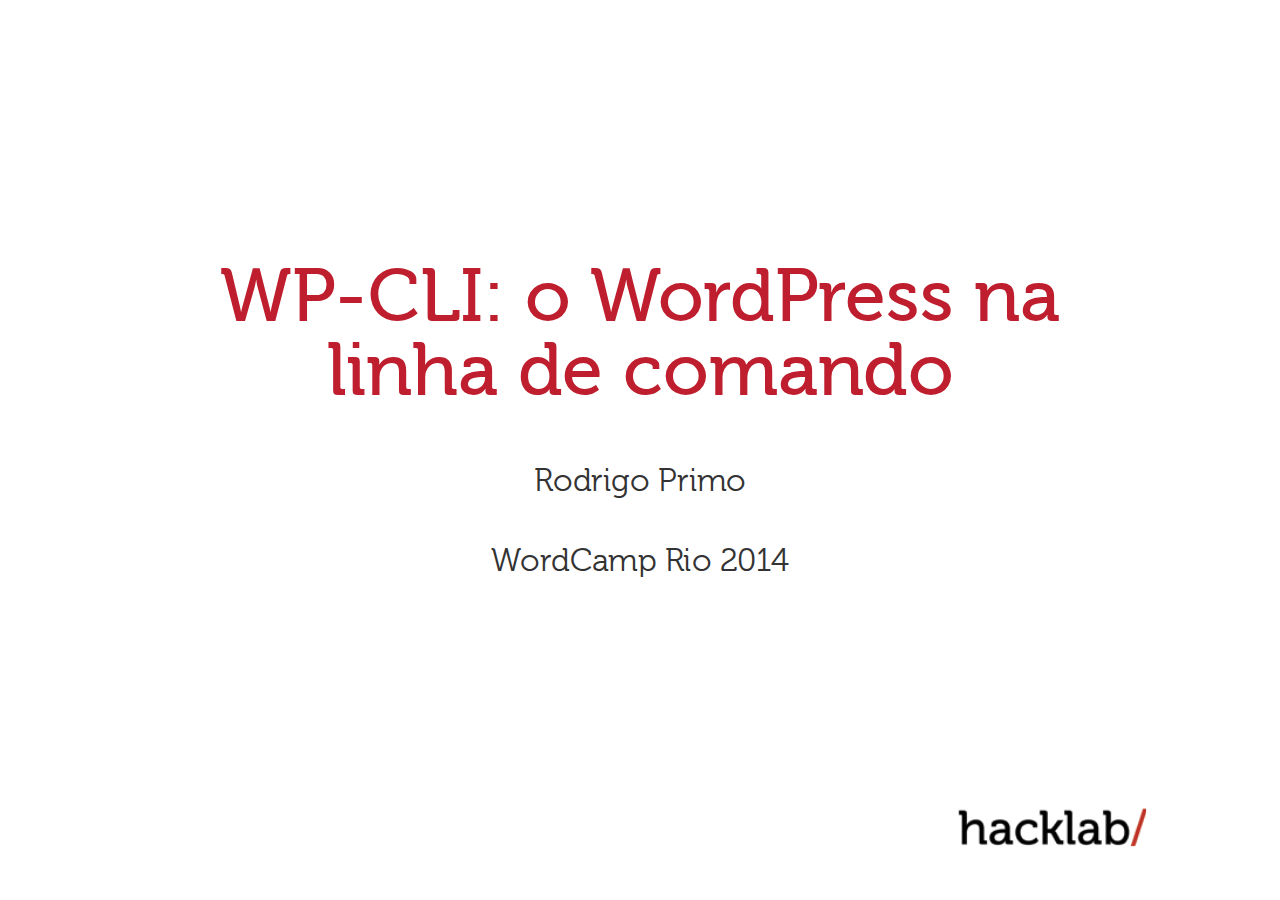
==== commit ce7db8b7: "atualiza apresentacao" ====
--- a/index.html
+++ b/index.html
@@ -1533,7 +1533,7 @@
             
             
             <section><p>Rodrigo Primo</p>
-<p>InterCon WP 2014</p>
+<p>WordCamp Rio 2014</p>
 </section>
             
           </div>
@@ -1555,7 +1555,7 @@
             </aside>
             
             <aside class="page_number">
-              1/28
+              1/26
             </aside>
           </footer>
         </div>
@@ -1590,7 +1590,7 @@
             </aside>
             
             <aside class="page_number">
-              2/28
+              2/26
             </aside>
           </footer>
         </div>
@@ -1627,7 +1627,7 @@
             </aside>
             
             <aside class="page_number">
-              3/28
+              3/26
             </aside>
           </footer>
         </div>
@@ -1656,7 +1656,7 @@
             </aside>
             
             <aside class="page_number">
-              4/28
+              4/26
             </aside>
           </footer>
         </div>
@@ -1694,7 +1694,7 @@
             </aside>
             
             <aside class="page_number">
-              5/28
+              5/26
             </aside>
           </footer>
         </div>
@@ -1739,7 +1739,7 @@
             </aside>
             
             <aside class="page_number">
-              6/28
+              6/26
             </aside>
           </footer>
         </div>
@@ -1761,7 +1761,7 @@
 <p>Depuração:</p>
 <div class="highlight"><pre><span class="go">$ wp shell</span>
 <span class="go">wp&gt; get_bloginfo(&#39;blogname&#39;)</span>
-<span class="go">string(13) &quot;Intercon WP 2014&quot;</span>
+<span class="go">string(13) &quot;WordCamp Rio 2014&quot;</span>
 <span class="go">wp&gt; get_the_title(1)</span>
 <span class="go">string(23) &quot;WP-CLI: o WordPress na linha de comando&quot;</span>
 </pre></div>
@@ -1782,7 +1782,7 @@
             </aside>
             
             <aside class="page_number">
-              7/28
+              7/26
             </aside>
           </footer>
         </div>
@@ -1819,7 +1819,7 @@
             </aside>
             
             <aside class="page_number">
-              8/28
+              8/26
             </aside>
           </footer>
         </div>
@@ -1840,7 +1840,7 @@
 </ul>
 </li>
 <li>PHP &gt;= 5.3 e php5-cli</li>
-<li>WordPress &gt;= 3.5</li>
+<li>WordPress &gt;= 3.5.2</li>
 </ul></section>
             
           </div>
@@ -1858,7 +1858,7 @@
             </aside>
             
             <aside class="page_number">
-              9/28
+              9/26
             </aside>
           </footer>
         </div>
@@ -1896,7 +1896,7 @@
             </aside>
             
             <aside class="page_number">
-              10/28
+              10/26
             </aside>
           </footer>
         </div>
@@ -1936,7 +1936,7 @@
             </aside>
             
             <aside class="page_number">
-              11/28
+              11/26
             </aside>
           </footer>
         </div>
@@ -1983,7 +1983,7 @@
             </aside>
             
             <aside class="page_number">
-              12/28
+              12/26
             </aside>
           </footer>
         </div>
@@ -1994,15 +1994,8 @@
         <div class="slide">
           <div class="inner">
             
-            <header><h1>Arquivo de configuração</h1></header>
-            
-            
-            <section><ul>
-<li>Permite definir um valor padrão para os parâmetros globais ou parâmetros de um comando específico</li>
-<li>Escrito no formato YAML</li>
-<li>Pode ser criado dentro de um projeto ou então na home do usuário</li>
-<li>Para mais informações: http://wp-cli.org/config/</li>
-</ul></section>
+            <header><h1>Mais exemplos de comandos</h1></header>
+            
             
           </div>
           <div class="presenter_notes">
@@ -2019,7 +2012,7 @@
             </aside>
             
             <aside class="page_number">
-              13/28
+              13/26
             </aside>
           </footer>
         </div>
@@ -2030,19 +2023,25 @@
         <div class="slide has_code">
           <div class="inner">
             
-            <header><h1>Exemplo de arquivo de configuração</h1></header>
-            
-            
-            <section><div class="highlight"><pre><span class="go">path: src</span>
-<span class="go">disabled_commands:</span>
-<span class="go">  - db drop</span>
-<span class="go">  - plugin install</span>
-<span class="go">require:</span>
-<span class="go">  - path-to/command.php</span>
-
-<span class="go">core install:</span>
-<span class="go">  admin_user: wordcamp</span>
-<span class="go">  admin_email: wordcamp@example.com</span>
+            <header><h2>Baixar e instalar o WP</h2></header>
+            
+            
+            <section><p>Baixar:</p>
+<div class="highlight"><pre><span class="go">$ wp core download</span>
+</pre></div>
+
+<p>Criar o wp-config.php:</p>
+<div class="highlight"><pre><span class="go">$ wp core config --dbname=baseDeDados --dbuser=usuario</span>
+</pre></div>
+
+<p>Criar a base de dados:</p>
+<div class="highlight"><pre><span class="go">$ wp db create</span>
+</pre></div>
+
+<p>Instalar:</p>
+<div class="highlight"><pre><span class="go">$ wp core install --url=http://wc.dev --title=WC</span>
+<span class="go">--admin_user=admin --admin_password=wc</span>
+<span class="go">--admin_email=wordcamp@wordpress.org</span>
 </pre></div>
 </section>
             
@@ -2061,36 +2060,7 @@
             </aside>
             
             <aside class="page_number">
-              14/28
-            </aside>
-          </footer>
-        </div>
-      </div>
-      
-      <!-- slide source: apresentacao.md -->
-      <div class="slide-wrapper">
-        <div class="slide">
-          <div class="inner">
-            
-            <header><h1>Mais exemplos de comandos</h1></header>
-            
-            
-          </div>
-          <div class="presenter_notes">
-            <header><h1>Notes</h1></header>
-            <section>
-            
-            </section>
-          </div>
-          <footer>
-            
-            
-            <aside class="source">
-              Source: <a href="apresentacao.md">apresentacao.md</a>
-            </aside>
-            
-            <aside class="page_number">
-              15/28
+              14/26
             </aside>
           </footer>
         </div>
@@ -2101,25 +2071,19 @@
         <div class="slide has_code">
           <div class="inner">
             
-            <header><h2>Baixar e instalar o WP</h2></header>
-            
-            
-            <section><p>Baixar:</p>
-<div class="highlight"><pre><span class="go">$ wp core download</span>
-</pre></div>
-
-<p>Criar o wp-config.php:</p>
-<div class="highlight"><pre><span class="go">$ wp core config --dbname=baseDeDados --dbuser=usuario</span>
-</pre></div>
-
-<p>Criar a base de dados:</p>
-<div class="highlight"><pre><span class="go">$ wp db create</span>
-</pre></div>
-
-<p>Instalar:</p>
-<div class="highlight"><pre><span class="go">$ wp core install --url=http://wc.dev --title=WC</span>
-<span class="go">--admin_user=admin --admin_password=wc</span>
-<span class="go">--admin_email=wordcamp@wordpress.org</span>
+            <header><h2>Tarefas de administração</h2></header>
+            
+            
+            <section><p>Instalar plugin:</p>
+<div class="highlight"><pre><span class="go">$ wp plugin install --activate query-monitor</span>
+</pre></div>
+
+<p>Instalar tema:</p>
+<div class="highlight"><pre><span class="go">$ wp theme install p2</span>
+</pre></div>
+
+<p>Ativar tema:</p>
+<div class="highlight"><pre><span class="go">$ wp theme activate twentytwelve</span>
 </pre></div>
 </section>
             
@@ -2138,7 +2102,7 @@
             </aside>
             
             <aside class="page_number">
-              16/28
+              15/26
             </aside>
           </footer>
         </div>
@@ -2149,19 +2113,19 @@
         <div class="slide has_code">
           <div class="inner">
             
-            <header><h2>Tarefas de administração</h2></header>
-            
-            
-            <section><p>Instalar plugin:</p>
-<div class="highlight"><pre><span class="go">$ wp plugin install --activate query-monitor</span>
-</pre></div>
-
-<p>Instalar tema:</p>
-<div class="highlight"><pre><span class="go">$ wp theme install p2</span>
-</pre></div>
-
-<p>Ativar tema:</p>
-<div class="highlight"><pre><span class="go">$ wp theme activate twentytwelve</span>
+            <header><h2>Tarefas de desenvolvimento</h2></header>
+            
+            
+            <section><p>Alterar uma string no banco de dados (em especial a URL do WP):</p>
+<div class="highlight"><pre><span class="go">$ wp search-replace textoAntigo textoNovo</span>
+</pre></div>
+
+<p>Ver o valor de uma opção serializada:</p>
+<div class="highlight"><pre><span class="go">$ wp option get sidebars_widgets</span>
+</pre></div>
+
+<p>Gerar dados para teste:</p>
+<div class="highlight"><pre><span class="go">$ wp post generate --count=500</span>
 </pre></div>
 </section>
             
@@ -2180,7 +2144,7 @@
             </aside>
             
             <aside class="page_number">
-              17/28
+              16/26
             </aside>
           </footer>
         </div>
@@ -2191,19 +2155,19 @@
         <div class="slide has_code">
           <div class="inner">
             
-            <header><h2>Tarefas de desenvolvimento</h2></header>
-            
-            
-            <section><p>Alterar uma string no banco de dados (em especial a URL do WP):</p>
-<div class="highlight"><pre><span class="go">$ wp search-replace textoAntigo textoNovo</span>
-</pre></div>
-
-<p>Ver o valor de uma opção serializada:</p>
-<div class="highlight"><pre><span class="go">$ wp option get sidebars_widgets</span>
-</pre></div>
-
-<p>Gerar dados para teste:</p>
-<div class="highlight"><pre><span class="go">$ wp post generate --count=500</span>
+            <header><h2>Banco de dados</h2></header>
+            
+            
+            <section><p>Exporta a base de dados para um arquivo SQL:</p>
+<div class="highlight"><pre><span class="go">$ wp db export dump.sql</span>
+</pre></div>
+
+<p>Importa um arquivo SQL para a base de dados:</p>
+<div class="highlight"><pre><span class="go">$ wp db import dump.sql</span>
+</pre></div>
+
+<p>Abre o shell do MySQL:</p>
+<div class="highlight"><pre><span class="go">$ wp db cli</span>
 </pre></div>
 </section>
             
@@ -2222,7 +2186,7 @@
             </aside>
             
             <aside class="page_number">
-              18/28
+              17/26
             </aside>
           </footer>
         </div>
@@ -2233,19 +2197,11 @@
         <div class="slide has_code">
           <div class="inner">
             
-            <header><h2>Banco de dados</h2></header>
-            
-            
-            <section><p>Exporta a base de dados para um arquivo SQL:</p>
-<div class="highlight"><pre><span class="go">$ wp db export dump.sql</span>
-</pre></div>
-
-<p>Importa um arquivo SQL para a base de dados:</p>
-<div class="highlight"><pre><span class="go">$ wp db import dump.sql</span>
-</pre></div>
-
-<p>Abre o shell do MySQL:</p>
-<div class="highlight"><pre><span class="go">$ wp db cli</span>
+            <header><h2>Combinando comandos</h2></header>
+            
+            
+            <section><p>Deletar um conjunto de posts:</p>
+<div class="highlight"><pre><span class="go">$ wp post delete $(wp post list --post_type=&#39;post&#39; --format=ids)</span>
 </pre></div>
 </section>
             
@@ -2264,41 +2220,7 @@
             </aside>
             
             <aside class="page_number">
-              19/28
-            </aside>
-          </footer>
-        </div>
-      </div>
-      
-      <!-- slide source: apresentacao.md -->
-      <div class="slide-wrapper">
-        <div class="slide has_code">
-          <div class="inner">
-            
-            <header><h2>Combinando comandos</h2></header>
-            
-            
-            <section><p>Deletar um conjunto de posts:</p>
-<div class="highlight"><pre><span class="go">$ wp post delete $(wp post list --post_type=&#39;post&#39; --format=ids)</span>
-</pre></div>
-</section>
-            
-          </div>
-          <div class="presenter_notes">
-            <header><h1>Notes</h1></header>
-            <section>
-            
-            </section>
-          </div>
-          <footer>
-            
-            
-            <aside class="source">
-              Source: <a href="apresentacao.md">apresentacao.md</a>
-            </aside>
-            
-            <aside class="page_number">
-              20/28
+              18/26
             </aside>
           </footer>
         </div>
@@ -2334,7 +2256,7 @@
             </aside>
             
             <aside class="page_number">
-              21/28
+              19/26
             </aside>
           </footer>
         </div>
@@ -2378,7 +2300,7 @@
             </aside>
             
             <aside class="page_number">
-              22/28
+              20/26
             </aside>
           </footer>
         </div>
@@ -2419,7 +2341,7 @@
             </aside>
             
             <aside class="page_number">
-              23/28
+              21/26
             </aside>
           </footer>
         </div>
@@ -2460,7 +2382,7 @@
             </aside>
             
             <aside class="page_number">
-              24/28
+              22/26
             </aside>
           </footer>
         </div>
@@ -2507,7 +2429,7 @@
             </aside>
             
             <aside class="page_number">
-              25/28
+              23/26
             </aside>
           </footer>
         </div>
@@ -2542,7 +2464,7 @@
             </aside>
             
             <aside class="page_number">
-              26/28
+              24/26
             </aside>
           </footer>
         </div>
@@ -2571,7 +2493,7 @@
             </aside>
             
             <aside class="page_number">
-              27/28
+              25/26
             </aside>
           </footer>
         </div>
@@ -2606,7 +2528,7 @@
             </aside>
             
             <aside class="page_number">
-              28/28
+              26/26
             </aside>
           </footer>
         </div>
@@ -2692,52 +2614,52 @@
       
       
       <tr id="toc-row-13">
-        <th><a href="#slide13">Arquivo de configuração</a></th>
+        <th><a href="#slide13">Mais exemplos de comandos</a></th>
         <td><a href="#slide13">13</a></td>
       </tr>
       
-      
-      <tr id="toc-row-14">
-        <th><a href="#slide14">Exemplo de arquivo de configuração</a></th>
-        <td><a href="#slide14">14</a></td>
-      </tr>
-      
-      
-      <tr id="toc-row-15">
-        <th><a href="#slide15">Mais exemplos de comandos</a></th>
-        <td><a href="#slide15">15</a></td>
-      </tr>
-      
+        
+        <tr id="toc-row-14" class="sub">
+          <th><a href="#slide14">Baixar e instalar o WP</a></th>
+          <td><a href="#slide14">14</a></td>
+        </tr>
+        
+        <tr id="toc-row-15" class="sub">
+          <th><a href="#slide15">Tarefas de administração</a></th>
+          <td><a href="#slide15">15</a></td>
+        </tr>
         
         <tr id="toc-row-16" class="sub">
-          <th><a href="#slide16">Baixar e instalar o WP</a></th>
+          <th><a href="#slide16">Tarefas de desenvolvimento</a></th>
           <td><a href="#slide16">16</a></td>
         </tr>
         
         <tr id="toc-row-17" class="sub">
-          <th><a href="#slide17">Tarefas de administração</a></th>
+          <th><a href="#slide17">Banco de dados</a></th>
           <td><a href="#slide17">17</a></td>
         </tr>
         
         <tr id="toc-row-18" class="sub">
-          <th><a href="#slide18">Tarefas de desenvolvimento</a></th>
+          <th><a href="#slide18">Combinando comandos</a></th>
           <td><a href="#slide18">18</a></td>
         </tr>
         
-        <tr id="toc-row-19" class="sub">
-          <th><a href="#slide19">Banco de dados</a></th>
-          <td><a href="#slide19">19</a></td>
-        </tr>
-        
-        <tr id="toc-row-20" class="sub">
-          <th><a href="#slide20">Combinando comandos</a></th>
-          <td><a href="#slide20">20</a></td>
-        </tr>
-        
+      
+      
+      <tr id="toc-row-19">
+        <th><a href="#slide19">O WP-CLI é extensível</a></th>
+        <td><a href="#slide19">19</a></td>
+      </tr>
+      
+      
+      <tr id="toc-row-20">
+        <th><a href="#slide20">CLI para o wp-super-cache</a></th>
+        <td><a href="#slide20">20</a></td>
+      </tr>
       
       
       <tr id="toc-row-21">
-        <th><a href="#slide21">O WP-CLI é extensível</a></th>
+        <th><a href="#slide21">CLI para o wp-super-cache</a></th>
         <td><a href="#slide21">21</a></td>
       </tr>
       
@@ -2755,32 +2677,20 @@
       
       
       <tr id="toc-row-24">
-        <th><a href="#slide24">CLI para o wp-super-cache</a></th>
+        <th><a href="#slide24">Como contribuir</a></th>
         <td><a href="#slide24">24</a></td>
       </tr>
       
       
       <tr id="toc-row-25">
-        <th><a href="#slide25">CLI para o wp-super-cache</a></th>
+        <th><a href="#slide25">Perguntas?</a></th>
         <td><a href="#slide25">25</a></td>
       </tr>
       
       
       <tr id="toc-row-26">
-        <th><a href="#slide26">Como contribuir</a></th>
+        <th><a href="#slide26">Obrigado!</a></th>
         <td><a href="#slide26">26</a></td>
-      </tr>
-      
-      
-      <tr id="toc-row-27">
-        <th><a href="#slide27">Perguntas?</a></th>
-        <td><a href="#slide27">27</a></td>
-      </tr>
-      
-      
-      <tr id="toc-row-28">
-        <th><a href="#slide28">Obrigado!</a></th>
-        <td><a href="#slide28">28</a></td>
       </tr>
       
       
